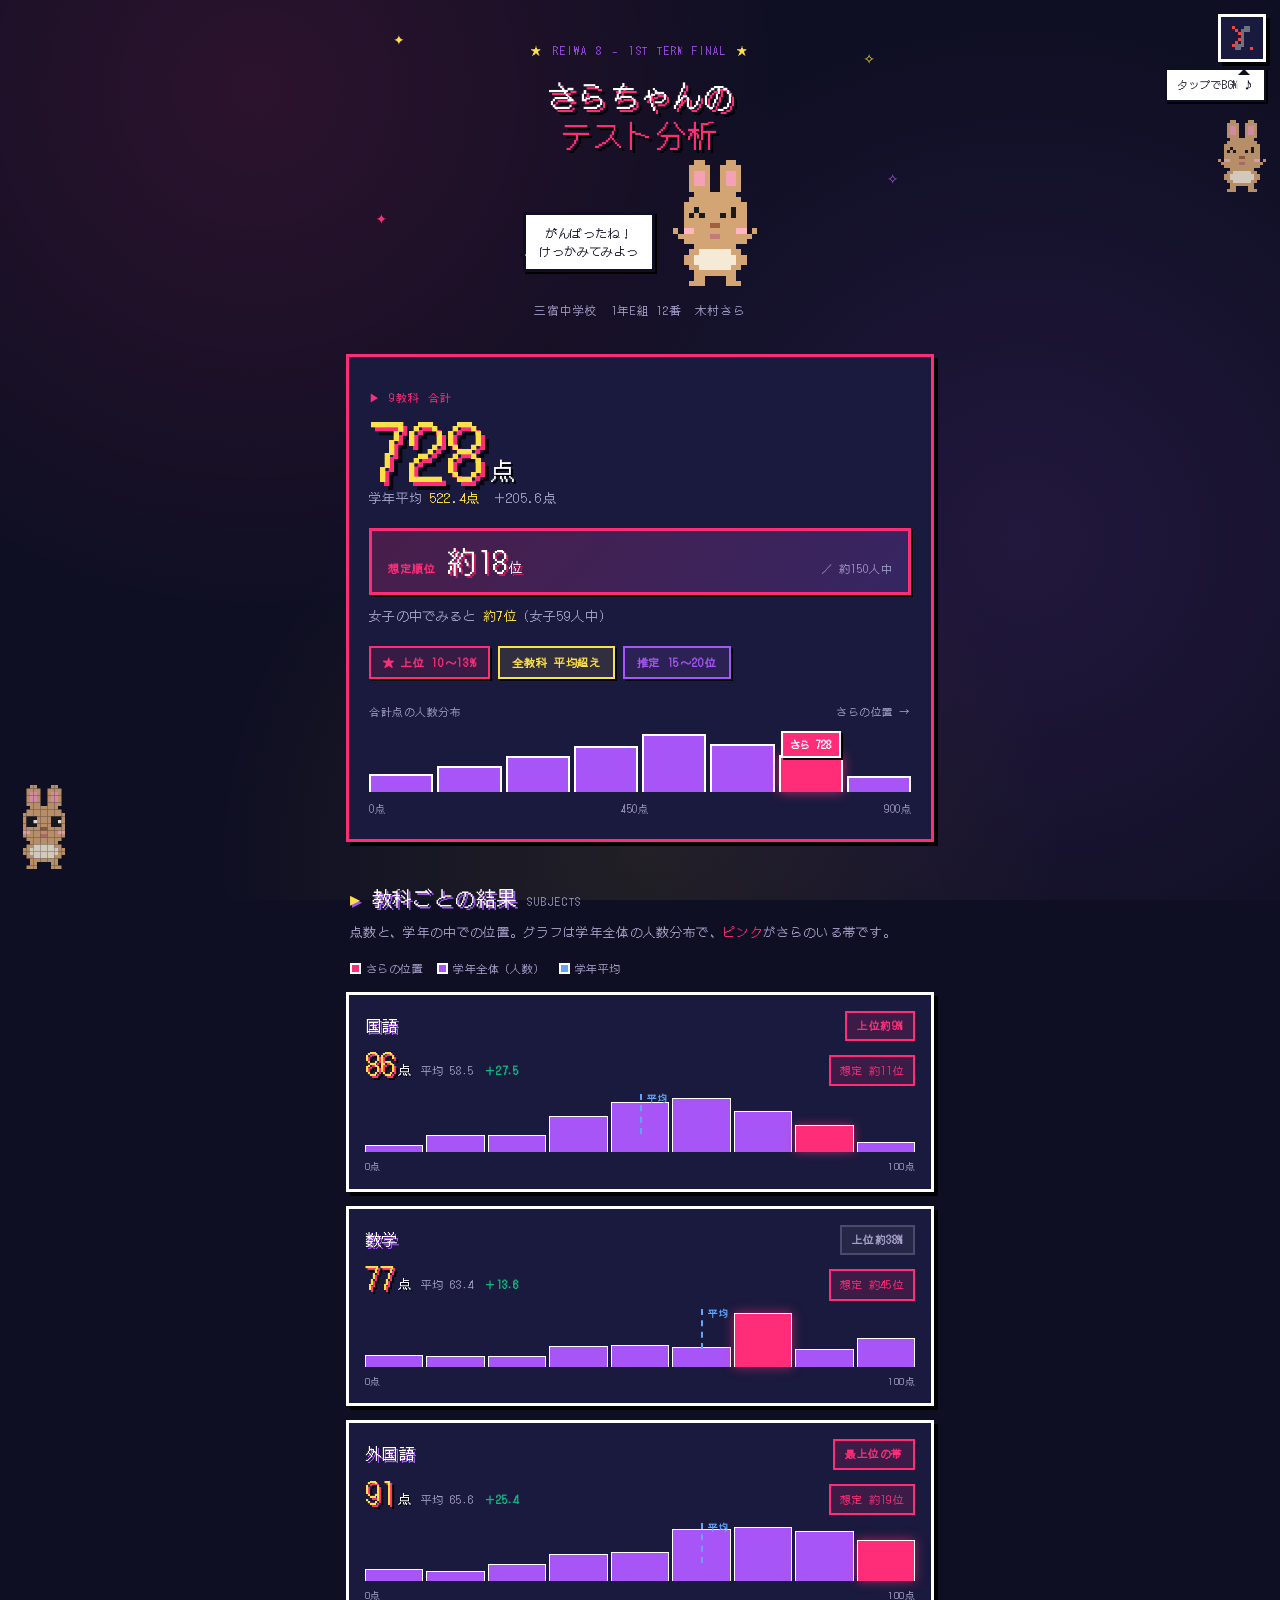
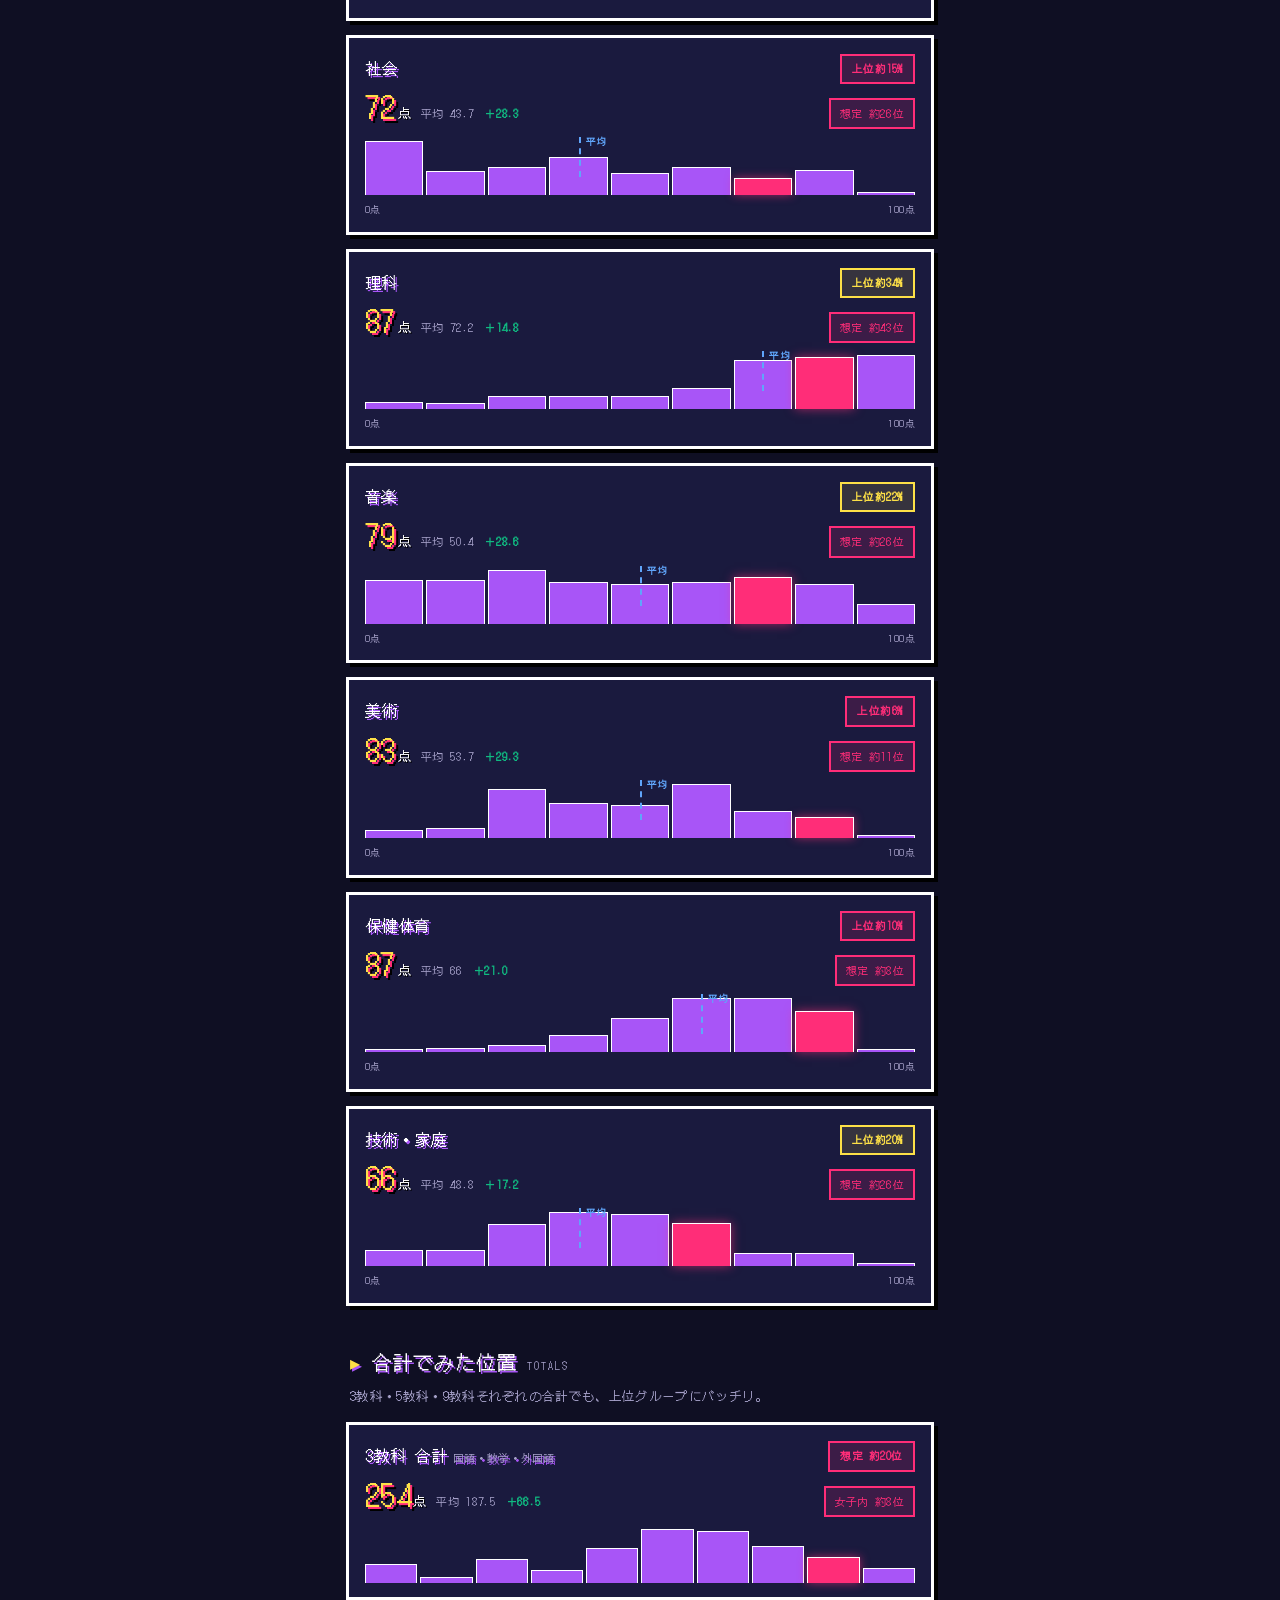
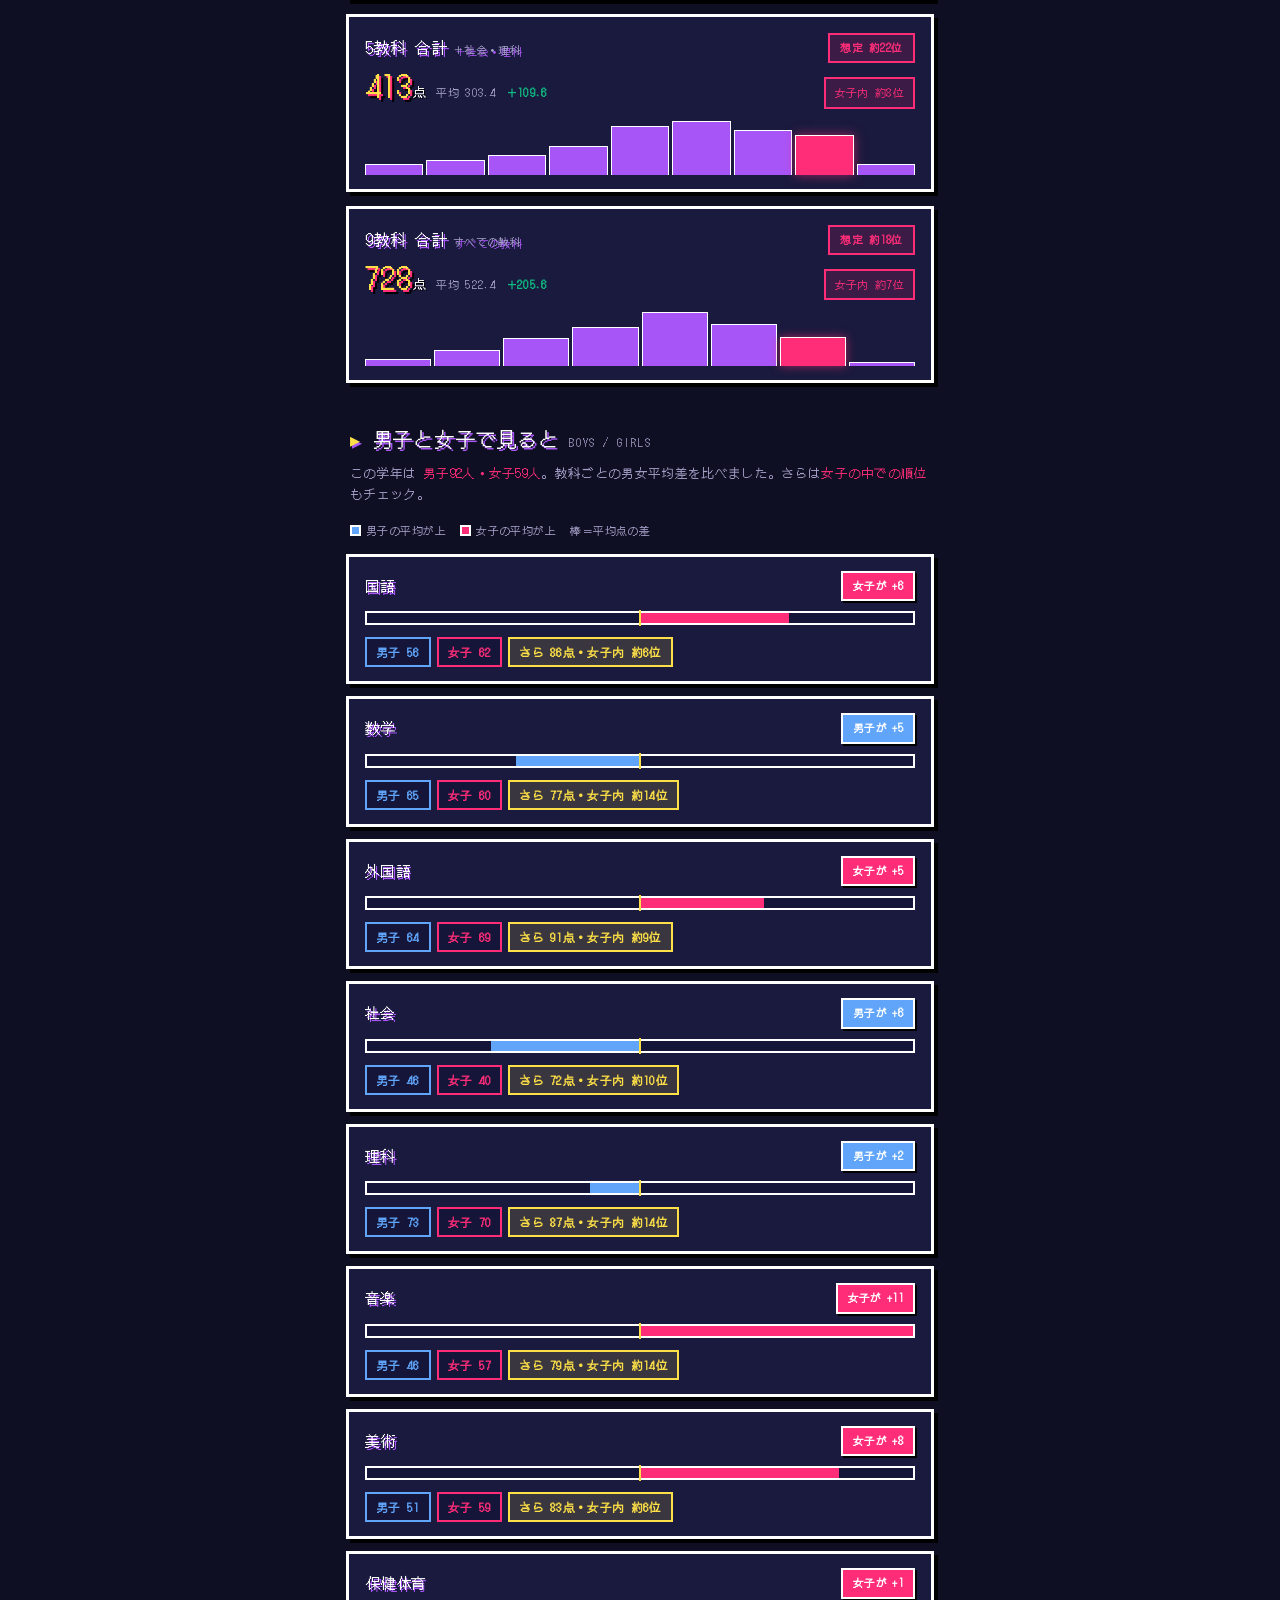
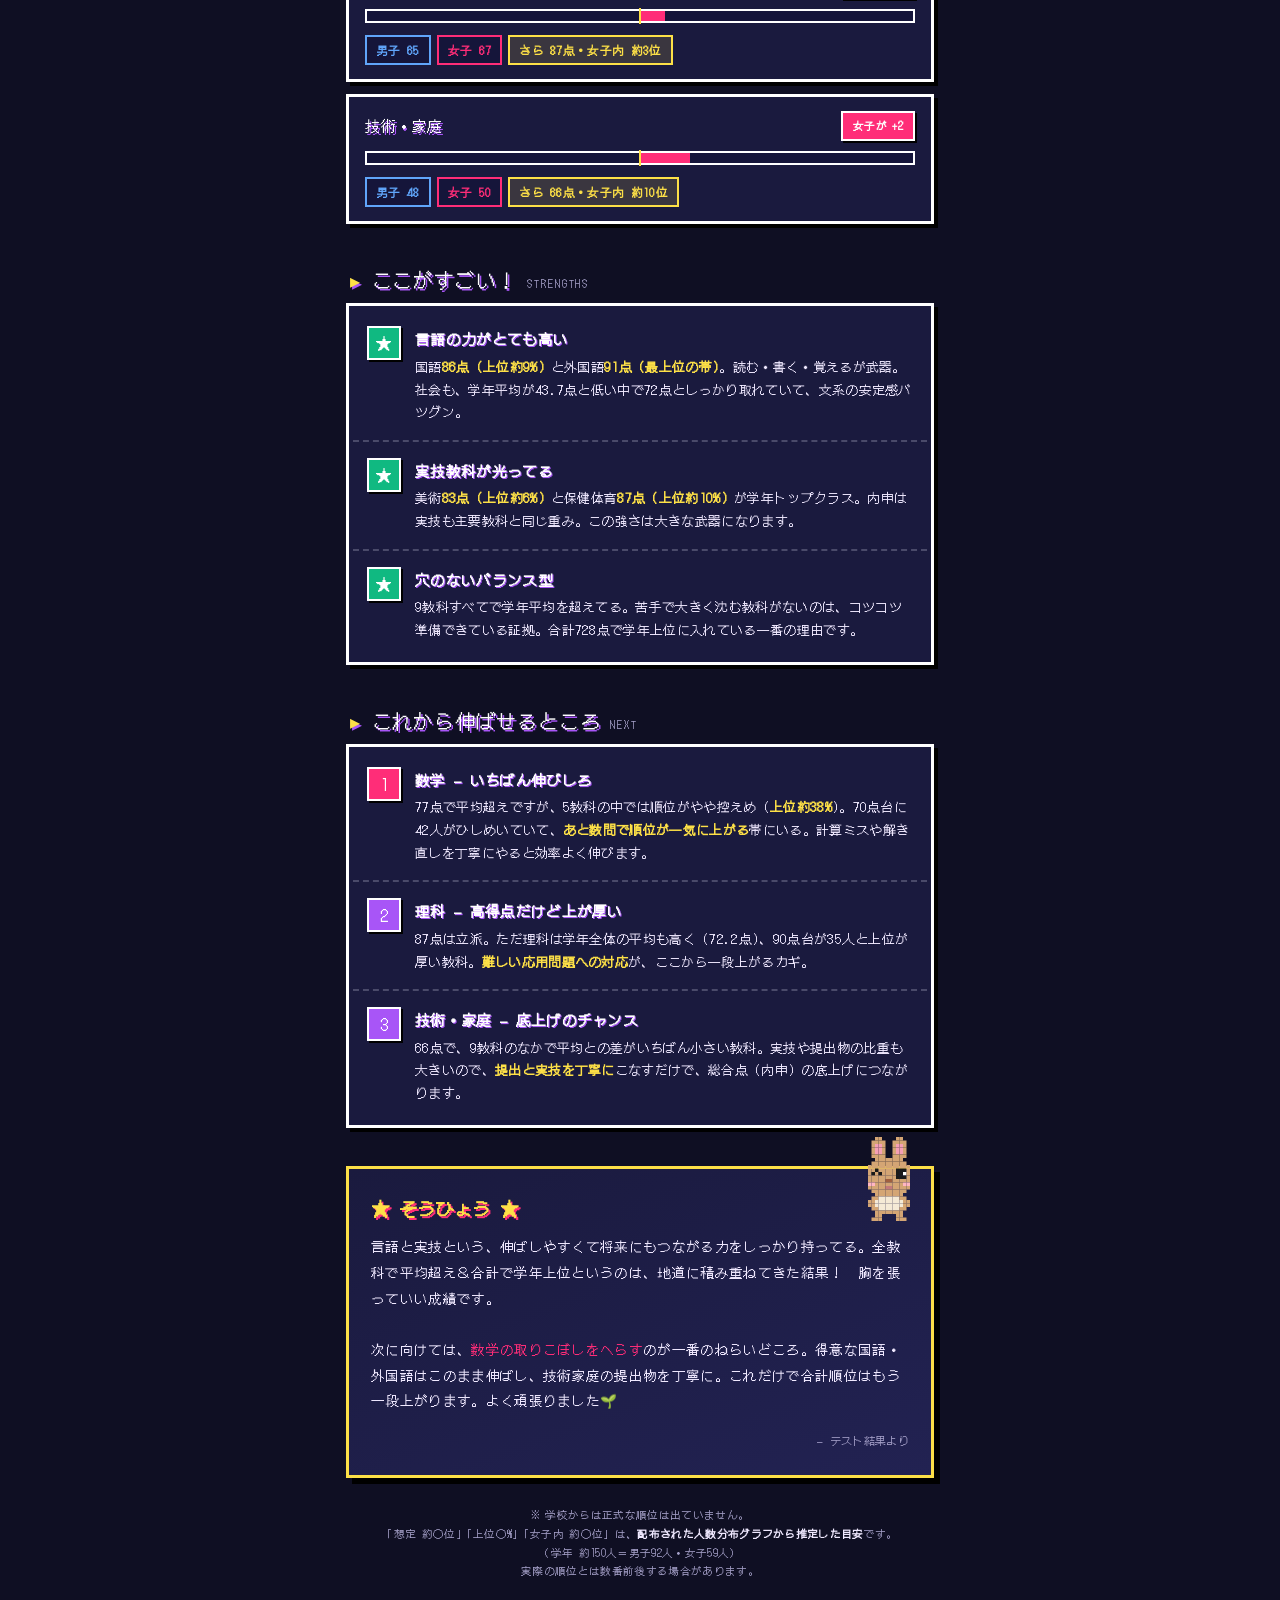
==== index.html @ 2b60c57f "feat: うさぎくるくる回転＋BGM追加 - うさぎちゃんを3D回転（rotateY 720°）でくるくるダンス - 浮遊うさぎ2匹もスピン - 8-bit音符ボタンでBGM ON/OFF（chop" ====
<!DOCTYPE html>
<html lang="ja">
<head>
<meta charset="UTF-8">
<meta name="viewport" content="width=device-width, initial-scale=1.0">
<title>さらちゃんのテスト分析</title>
<meta name="robots" content="noindex,nofollow">
<link rel="preconnect" href="https://fonts.googleapis.com">
<link rel="preconnect" href="https://fonts.gstatic.com" crossorigin>
<link href="https://fonts.googleapis.com/css2?family=DotGothic16&family=Zen+Kaku+Gothic+New:wght@400;500;700;900&display=swap" rel="stylesheet">
<style>
  :root{
    --kpink:#FF2D78;
    --kpink-deep:#C8195A;
    --kpurple:#A855F7;
    --kyellow:#FDE047;
    --kgreen:#10B981;
    --kblue:#60A5FA;
    --kdark:#0f0f23;
    --kdark2:#15153a;
    --kcard:#1a1a3e;
    --kcard2:#222252;
    --kborder:#4a4a6a;
    --kink:#f0e9ff;
    --kink-soft:#a5a0c8;
    --shadow-pixel:4px 4px 0 #000;
    --shadow-pixel-lg:6px 6px 0 #000;
    --shadow-pixel-sm:2px 2px 0 #000;
  }
  *{box-sizing:border-box;margin:0;padding:0}
  html{-webkit-text-size-adjust:100%}
  body{
    font-family:"Zen Kaku Gothic New",system-ui,sans-serif;
    background:var(--kdark);
    background-image:
      radial-gradient(circle at 20% 10%, rgba(255,45,120,.12) 0, transparent 40%),
      radial-gradient(circle at 80% 60%, rgba(168,85,247,.12) 0, transparent 45%),
      radial-gradient(circle at 50% 95%, rgba(253,224,71,.08) 0, transparent 40%);
    background-attachment:fixed;
    color:var(--kink);
    line-height:1.75;
    letter-spacing:.02em;
    padding-bottom:48px;
    -webkit-tap-highlight-color:transparent;
  }
  .wrap{max-width:620px;margin:0 auto;padding:0 16px}
  .pixel{font-family:"DotGothic16",monospace;letter-spacing:.04em;text-shadow:2px 2px 0 rgba(0,0,0,.7)}
  .pixel-sm{font-family:"DotGothic16",monospace;letter-spacing:.04em}

  /* ===== Pixel base styles ===== */
  .pixel-card{
    background:var(--kcard);
    border:3px solid #fff;
    box-shadow:var(--shadow-pixel);
    border-radius:0;
  }
  .pixel-card-pink{
    background:var(--kcard);
    border:3px solid var(--kpink);
    box-shadow:var(--shadow-pixel);
    border-radius:0;
  }
  .pixel-card-yellow{
    background:var(--kcard);
    border:3px solid var(--kyellow);
    box-shadow:var(--shadow-pixel);
    border-radius:0;
  }
  .pixel-card-purple{
    background:var(--kcard);
    border:3px solid var(--kpurple);
    box-shadow:var(--shadow-pixel);
    border-radius:0;
  }
  .pixel-chip{
    display:inline-flex;align-items:center;gap:6px;
    padding:5px 12px;font-family:"DotGothic16",monospace;
    font-size:11px;font-weight:700;border:2px solid #fff;
    box-shadow:var(--shadow-pixel-sm);background:var(--kcard);
    color:#fff;letter-spacing:.06em;
  }
  .pixel-chip.pink{border-color:var(--kpink);color:var(--kpink);background:rgba(255,45,120,.12)}
  .pixel-chip.purple{border-color:var(--kpurple);color:var(--kpurple);background:rgba(168,85,247,.12)}
  .pixel-chip.yellow{border-color:var(--kyellow);color:var(--kyellow);background:rgba(253,224,71,.1)}
  .pixel-chip.green{border-color:var(--kgreen);color:var(--kgreen);background:rgba(16,185,129,.1)}
  .pixel-chip.blue{border-color:var(--kblue);color:var(--kblue);background:rgba(96,165,250,.1)}

  /* ===== Animations ===== */
  @keyframes pixel-blink{0%,100%{opacity:1}50%{opacity:.45}}
  @keyframes pixel-float{0%,100%{transform:translateY(0)}50%{transform:translateY(-6px)}}
  @keyframes pixel-sparkle{0%,100%{opacity:.2;transform:scale(.6)}50%{opacity:1;transform:scale(1.3)}}
  @keyframes rise{from{opacity:0;transform:translateY(12px)}to{opacity:1;transform:none}}
  @keyframes star-pop{0%{opacity:0;transform:scale(0) rotate(0)}50%{opacity:1;transform:scale(1.2) rotate(180deg)}100%{opacity:0;transform:scale(.4) rotate(360deg)}}
  @keyframes rabbit-dance{0%,100%{transform:translateY(0) rotate(-3deg)}25%{transform:translateY(-4px) rotate(5deg)}50%{transform:translateY(-2px) rotate(-2deg)}75%{transform:translateY(-6px) rotate(4deg)}}
  @keyframes rabbit-hop{0%,100%{transform:translateY(0)}50%{transform:translateY(-10px)}}
  @keyframes rabbit-spin{
    0%{transform:translateY(0) rotateY(0deg) scale(1)}
    25%{transform:translateY(-8px) rotateY(180deg) scale(.95)}
    50%{transform:translateY(-12px) rotateY(360deg) scale(1)}
    75%{transform:translateY(-8px) rotateY(540deg) scale(.95)}
    100%{transform:translateY(0) rotateY(720deg) scale(1)}
  }
  @keyframes rabbit-spin-z{
    0%{transform:rotate(0deg)}
    100%{transform:rotate(360deg)}
  }

  .blink{animation:pixel-blink 1s steps(2,end) infinite}
  .float{animation:pixel-float 3s ease-in-out infinite}
  .rise{animation:rise .6s cubic-bezier(.2,.7,.3,1) both}
  .dance-rabbit{animation:rabbit-spin 2.4s ease-in-out infinite;transform-style:preserve-3d}
  .hop-rabbit{animation:rabbit-spin-z 3s linear infinite}
  .spin3d{animation:rabbit-spin 2.4s ease-in-out infinite;transform-style:preserve-3d}
  .spin2d{animation:rabbit-spin-z 3.6s linear infinite}

  /* ===== Header ===== */
  header{padding:34px 0 12px;text-align:center;position:relative}
  .eyebrow{
    display:inline-flex;align-items:center;gap:10px;
    font-family:"DotGothic16",monospace;font-size:11px;
    color:var(--kpurple);letter-spacing:.18em;
  }
  .eyebrow::before,.eyebrow::after{content:"★";color:var(--kyellow);font-size:10px}
  header h1{
    font-family:"DotGothic16",monospace;font-weight:400;font-size:30px;
    margin-top:14px;letter-spacing:.05em;
    color:#fff;
    text-shadow:3px 3px 0 var(--kpink),6px 6px 0 rgba(0,0,0,.8);
    line-height:1.3;
  }
  header h1 .pink{color:var(--kpink);text-shadow:3px 3px 0 #000}
  .who{
    font-family:"DotGothic16",monospace;font-size:11.5px;
    color:var(--kink-soft);margin-top:14px;letter-spacing:.06em;
  }

  /* Rabbit area */
  .rabbit-stage{
    position:relative;display:flex;justify-content:center;align-items:flex-end;
    margin:6px auto 14px;gap:18px;
  }
  .rabbit-stage svg{display:block;image-rendering:pixelated;shape-rendering:crispEdges}
  .rabbit-bubble{
    position:relative;background:#fff;color:var(--kdark);
    padding:9px 13px;font-family:"DotGothic16",monospace;font-size:12px;
    border:3px solid var(--kdark);box-shadow:var(--shadow-pixel-sm);
    margin-bottom:14px;line-height:1.5;max-width:170px;
  }
  .rabbit-bubble::after{
    content:"";position:absolute;left:-13px;bottom:8px;
    width:0;height:0;border:6px solid transparent;
    border-right-color:var(--kdark);
  }
  .rabbit-bubble::before{
    content:"";position:absolute;left:-7px;bottom:8px;
    width:0;height:0;border:6px solid transparent;
    border-right-color:#fff;z-index:1;
  }

  /* sparkle dots */
  .sparkle{position:absolute;color:var(--kyellow);font-size:14px;animation:pixel-sparkle 2s steps(6) infinite}
  .sparkle.s1{top:8%;left:8%}
  .sparkle.s2{top:14%;right:10%;animation-delay:.4s}
  .sparkle.s3{top:62%;left:5%;color:var(--kpink);animation-delay:.8s}
  .sparkle.s4{top:50%;right:6%;color:var(--kpurple);animation-delay:1.2s}

  /* ===== Hero ===== */
  .hero{
    margin-top:22px;padding:24px 20px 22px;position:relative;
  }
  .hero-tag{
    font-family:"DotGothic16",monospace;font-size:11px;color:var(--kpink);
    letter-spacing:.12em;
  }
  .bignum{
    font-family:"DotGothic16",monospace;font-weight:400;
    font-size:74px;line-height:.95;margin:4px 0 4px;
    color:var(--kyellow);
    text-shadow:4px 4px 0 var(--kpink),8px 8px 0 rgba(0,0,0,.7);
    letter-spacing:.02em;
  }
  .bignum span{font-size:24px;margin-left:6px;color:#fff;text-shadow:2px 2px 0 #000}
  .hero .sub{font-size:13px;color:var(--kink-soft);font-family:"DotGothic16",monospace}
  .hero .sub b{color:var(--kyellow);font-weight:400}

  .rankbig{
    display:flex;align-items:baseline;gap:10px;margin-top:18px;
    padding:14px 16px;background:linear-gradient(135deg,rgba(255,45,120,.2),rgba(168,85,247,.2));
    border:3px solid var(--kpink);box-shadow:var(--shadow-pixel-sm);
  }
  .rankbig .lab{font-family:"DotGothic16",monospace;font-size:11px;font-weight:700;color:var(--kpink);letter-spacing:.1em}
  .rankbig .num{font-family:"DotGothic16",monospace;font-size:30px;color:#fff;line-height:1;text-shadow:2px 2px 0 var(--kpink-deep)}
  .rankbig .num small{font-size:14px;margin-left:2px;color:var(--kink)}
  .rankbig .of{font-family:"DotGothic16",monospace;font-size:11px;color:var(--kink-soft);margin-left:auto}

  .pillrow{display:flex;gap:8px;flex-wrap:wrap;margin-top:18px}

  .strip{margin-top:24px}
  .strip-label{
    font-family:"DotGothic16",monospace;font-size:10.5px;
    color:var(--kink-soft);margin-bottom:10px;
    display:flex;justify-content:space-between;letter-spacing:.05em;
  }
  .track{display:flex;align-items:flex-end;gap:4px;height:60px}
  .seg{flex:1;background:var(--kpurple);border:2px solid #fff;border-bottom:0;position:relative;image-rendering:pixelated}
  .seg.me{background:var(--kpink);box-shadow:0 0 12px rgba(255,45,120,.7)}
  .seg .flag{
    position:absolute;top:-26px;left:50%;transform:translateX(-50%);
    font-family:"DotGothic16",monospace;font-size:10px;font-weight:700;
    color:#fff;background:var(--kpink);padding:3px 7px;
    border:2px solid #fff;box-shadow:var(--shadow-pixel-sm);
    white-space:nowrap;
  }
  .axis{display:flex;justify-content:space-between;font-family:"DotGothic16",monospace;font-size:10px;color:var(--kink-soft);margin-top:8px;letter-spacing:.05em}

  /* ===== Section heading ===== */
  section{margin-top:38px}
  .sec-head{
    display:flex;align-items:baseline;gap:10px;margin-bottom:6px;padding-left:4px;
  }
  .sec-head h2{
    font-family:"DotGothic16",monospace;font-weight:400;font-size:20px;
    letter-spacing:.04em;color:#fff;
    text-shadow:2px 2px 0 var(--kpurple);
  }
  .sec-head h2::before{content:"▸ ";color:var(--kyellow)}
  .sec-head .en{font-family:"DotGothic16",monospace;font-size:10.5px;color:var(--kink-soft);letter-spacing:.18em;text-transform:uppercase}
  .sec-note{font-size:12.5px;color:var(--kink-soft);margin:4px 0 16px;padding-left:4px;font-family:"DotGothic16",monospace;line-height:1.7}
  .sec-note b{color:var(--kpink);font-weight:400}

  .legend{
    display:flex;gap:14px;font-family:"DotGothic16",monospace;font-size:11px;
    color:var(--kink-soft);margin:0 0 14px;padding-left:4px;flex-wrap:wrap;letter-spacing:.04em;
  }
  .legend i{display:inline-block;width:11px;height:11px;border:2px solid #fff;margin-right:5px;vertical-align:-1px}

  /* ===== Subject card ===== */
  .card{
    padding:16px 16px 14px;margin-bottom:14px;
    background:var(--kcard);border:3px solid #fff;box-shadow:var(--shadow-pixel);
  }
  .c-top{display:flex;justify-content:space-between;align-items:flex-start;gap:10px}
  .c-name{
    font-family:"DotGothic16",monospace;font-size:16px;color:#fff;
    text-shadow:2px 2px 0 var(--kpurple);
  }
  .c-rank{
    font-family:"DotGothic16",monospace;font-size:10.5px;font-weight:700;
    color:var(--kpink);background:rgba(255,45,120,.15);
    padding:4px 10px;border:2px solid var(--kpink);white-space:nowrap;letter-spacing:.05em;
  }
  .c-rank.mid{color:var(--kyellow);background:rgba(253,224,71,.12);border-color:var(--kyellow)}
  .c-rank.soft{color:var(--kink-soft);background:rgba(255,255,255,.05);border-color:var(--kborder)}
  .c-score{display:flex;align-items:baseline;gap:10px;margin:6px 0 12px;flex-wrap:wrap}
  .c-score .pt{
    font-family:"DotGothic16",monospace;font-size:30px;line-height:1;color:var(--kyellow);
    text-shadow:2px 2px 0 var(--kpink),4px 4px 0 #000;
  }
  .c-score .pt small{font-size:13px;margin-left:2px;color:#fff;text-shadow:1px 1px 0 #000}
  .c-score .avg{font-family:"DotGothic16",monospace;font-size:11px;color:var(--kink-soft)}
  .c-score .gap{font-family:"DotGothic16",monospace;font-size:11px;font-weight:700;color:var(--kgreen)}
  .c-score .srank{
    margin-left:auto;font-family:"DotGothic16",monospace;font-size:11px;
    color:var(--kpink);background:rgba(255,45,120,.15);
    padding:4px 9px;border:2px solid var(--kpink);white-space:nowrap;
  }

  .mini{position:relative}
  .mbars{display:flex;align-items:flex-end;gap:3px;height:54px;position:relative;z-index:1}
  .mbars .b{flex:1;background:var(--kpurple);border:1.5px solid #fff;border-bottom:0;min-height:3px}
  .mbars .b.me{background:var(--kpink);box-shadow:0 0 10px rgba(255,45,120,.6)}
  .avgline{position:absolute;top:-4px;bottom:18px;width:0;border-left:2px dashed var(--kblue);z-index:2}
  .avgline span{
    position:absolute;top:-4px;left:5px;font-family:"DotGothic16",monospace;
    font-size:9.5px;color:var(--kblue);white-space:nowrap;font-weight:700;
  }
  .mfoot{display:flex;justify-content:space-between;font-family:"DotGothic16",monospace;font-size:9.5px;color:var(--kink-soft);margin-top:6px;letter-spacing:.05em}

  /* ===== Analysis blocks ===== */
  .ana{
    background:var(--kcard);border:3px solid #fff;box-shadow:var(--shadow-pixel);
    padding:4px 4px;
  }
  .item{display:flex;gap:14px;padding:16px 14px;border-bottom:2px dashed var(--kborder)}
  .item:last-child{border-bottom:0}
  .ic{
    width:34px;height:34px;flex-shrink:0;display:flex;align-items:center;justify-content:center;
    font-family:"DotGothic16",monospace;font-size:16px;color:#fff;
    border:2px solid #fff;box-shadow:var(--shadow-pixel-sm);
  }
  .ic.g{background:var(--kgreen)}
  .ic.r{background:var(--kpink)}
  .ic.b{background:var(--kpurple)}
  .item h3{
    font-family:"DotGothic16",monospace;font-size:14.5px;color:#fff;margin-bottom:4px;
    text-shadow:1px 1px 0 var(--kpurple);
  }
  .item p{font-size:13px;color:var(--kink);line-height:1.75;font-family:"DotGothic16",monospace}
  .item .em{color:var(--kyellow);font-weight:700}

  /* ===== Closing ===== */
  .closing{
    background:linear-gradient(160deg,var(--kcard),var(--kcard2));
    border:3px solid var(--kyellow);
    box-shadow:var(--shadow-pixel-lg);
    padding:24px 22px;position:relative;
  }
  .closing h2{
    font-family:"DotGothic16",monospace;font-size:18px;margin-bottom:10px;
    color:var(--kyellow);text-shadow:2px 2px 0 var(--kpink);
  }
  .closing p{font-family:"DotGothic16",monospace;font-size:13.5px;color:var(--kink);line-height:1.9}
  .closing p b{color:var(--kpink);font-weight:400}
  .closing .sig{margin-top:16px;font-family:"DotGothic16",monospace;font-size:11px;color:var(--kink-soft);text-align:right}
  .closing-rabbit{position:absolute;right:14px;top:-32px}

  .foot{
    font-family:"DotGothic16",monospace;font-size:10.5px;color:var(--kink-soft);
    line-height:1.8;margin-top:28px;text-align:center;
  }
  .foot b{color:var(--kink)}

  /* ===== Gender section ===== */
  .gcard{
    background:var(--kcard);border:3px solid #fff;box-shadow:var(--shadow-pixel);
    padding:14px 16px;margin-bottom:12px;
  }
  .g-top{display:flex;justify-content:space-between;align-items:center;margin-bottom:10px}
  .g-name{font-family:"DotGothic16",monospace;font-size:15px;color:#fff;text-shadow:1.5px 1.5px 0 var(--kpurple)}
  .g-lead{
    font-family:"DotGothic16",monospace;font-size:10.5px;font-weight:700;
    padding:4px 10px;white-space:nowrap;border:2px solid #fff;box-shadow:var(--shadow-pixel-sm);
  }
  .g-lead.f{background:var(--kpink);color:#fff;border-color:#fff}
  .g-lead.m{background:var(--kblue);color:#fff;border-color:#fff}
  .dbar{position:relative;height:14px;background:var(--kdark2);border:2px solid #fff;margin:6px 0 12px}
  .dcenter{position:absolute;left:50%;top:-3px;bottom:-3px;width:2px;background:var(--kyellow);transform:translateX(-50%);z-index:2}
  .dfill{position:absolute;top:0;bottom:0;z-index:1}
  .dfill.f{background:var(--kpink)}
  .dfill.m{background:var(--kblue)}
  .g-stats{display:flex;gap:6px;flex-wrap:wrap;font-family:"DotGothic16",monospace;font-size:11.5px}
  .g-stats .chip{padding:3px 9px;font-weight:700;background:var(--kdark2);border:2px solid var(--kborder);color:#fff}
  .g-stats .chip.m{color:var(--kblue);border-color:var(--kblue)}
  .g-stats .chip.f{color:var(--kpink);border-color:var(--kpink)}
  .g-stats .chip.s{background:rgba(253,224,71,.14);color:var(--kyellow);border-color:var(--kyellow)}

  /* ===== Floating rabbits ===== */
  .float-rabbit{position:fixed;pointer-events:none;z-index:5;opacity:.85}
  .float-rabbit.fr1{bottom:24px;left:16px}
  .float-rabbit.fr2{top:120px;right:14px}
  @media (max-width:520px){
    .float-rabbit.fr2{display:none}
  }

  /* ===== BGM toggle button ===== */
  .bgm-btn{
    position:fixed;top:14px;right:14px;z-index:50;
    width:48px;height:48px;display:flex;align-items:center;justify-content:center;
    background:var(--kcard);border:3px solid #fff;box-shadow:var(--shadow-pixel);
    cursor:pointer;font-family:"DotGothic16",monospace;font-size:11px;
    color:var(--kyellow);padding:0;letter-spacing:.04em;
    transition:transform .05s,box-shadow .05s;
  }
  .bgm-btn:active{transform:translate(2px,2px);box-shadow:var(--shadow-pixel-sm)}
  .bgm-btn.on{border-color:var(--kpink);color:var(--kpink)}
  .bgm-btn svg{display:block;shape-rendering:crispEdges}
  .bgm-btn .label{position:absolute;bottom:-16px;left:50%;transform:translateX(-50%);font-size:9px;color:var(--kink-soft);white-space:nowrap}
  .bgm-hint{
    position:fixed;top:68px;right:14px;z-index:50;
    background:#fff;color:var(--kdark);
    padding:6px 10px;font-family:"DotGothic16",monospace;font-size:10.5px;
    border:2px solid var(--kdark);box-shadow:var(--shadow-pixel-sm);
    animation:pixel-blink 1.4s steps(2,end) infinite;
  }
  .bgm-hint::after{
    content:"";position:absolute;top:-7px;right:14px;
    width:0;height:0;border:6px solid transparent;border-bottom-color:var(--kdark);
  }

  /* misc */
  @media (prefers-reduced-motion:no-preference){
    .hero,.card,.ana,.closing,.gcard{animation:rise .6s cubic-bezier(.2,.7,.3,1) both}
  }
</style>
</head>
<body>

<!-- BGM toggle -->
<button id="bgmBtn" class="bgm-btn" aria-label="BGM ON/OFF">
  <svg viewBox="0 0 7 8" width="22" height="24">
    <g id="bgmNote"></g>
  </svg>
</button>
<div id="bgmHint" class="bgm-hint">タップでBGM ♪</div>
<audio id="bgmAudio" src="bgm/chopsticks.mp3" loop preload="auto"></audio>

<!-- floating rabbits (decorative) -->
<div class="float-rabbit fr1" aria-hidden="true">
  <svg width="56" height="84" viewBox="0 0 16 24" id="float-rabbit-template" class="spin2d"></svg>
</div>
<div class="float-rabbit fr2" aria-hidden="true">
  <svg width="48" height="72" viewBox="0 0 16 24" id="float-rabbit-template2" class="spin3d"></svg>
</div>

<div class="wrap">

  <header>
    <span class="sparkle s1">✦</span>
    <span class="sparkle s2">✧</span>
    <span class="sparkle s3">✦</span>
    <span class="sparkle s4">✧</span>
    <span class="eyebrow">REIWA 8 - 1ST TERM FINAL</span>
    <h1>さらちゃんの<br><span class="pink">テスト分析</span></h1>

    <div class="rabbit-stage">
      <div class="rabbit-bubble pixel-sm">
        がんばったね！<br>けっかみてみよっ
      </div>
      <svg width="84" height="126" viewBox="0 0 16 24" id="rabbit-hero" class="dance-rabbit"></svg>
    </div>

    <p class="who pixel-sm">三宿中学校　1年E組 12番　木村さら</p>
  </header>

  <!-- HERO -->
  <div class="hero pixel-card-pink rise">
    <span class="hero-tag">▶ 9教科 合計</span>
    <div class="bignum">728<span>点</span></div>
    <p class="sub">学年平均 <b>522.4点</b>　＋205.6点</p>
    <div class="rankbig">
      <span class="lab">想定順位</span>
      <span class="num">約18<small>位</small></span>
      <span class="of">／ 約150人中</span>
    </div>
    <p class="sub" style="margin-top:10px;font-family:'DotGothic16',monospace">
      女子の中でみると <b>約7位</b>（女子59人中）
    </p>
    <div class="pillrow">
      <span class="pixel-chip pink">★ 上位 10〜13%</span>
      <span class="pixel-chip yellow">全教科 平均超え</span>
      <span class="pixel-chip purple">推定 15〜20位</span>
    </div>

    <div class="strip">
      <div class="strip-label"><span>合計点の人数分布</span><span>さらの位置 →</span></div>
      <div class="track" id="totalTrack"></div>
      <div class="axis"><span>0点</span><span>450点</span><span>900点</span></div>
    </div>
  </div>

  <!-- 教科別 -->
  <section>
    <div class="sec-head"><h2>教科ごとの結果</h2><span class="en">SUBJECTS</span></div>
    <p class="sec-note">点数と、学年の中での位置。グラフは学年全体の人数分布で、<b>ピンク</b>がさらのいる帯です。</p>
    <div class="legend">
      <span><i style="background:var(--kpink)"></i>さらの位置</span>
      <span><i style="background:var(--kpurple)"></i>学年全体（人数）</span>
      <span><i style="background:var(--kblue)"></i>学年平均</span>
    </div>
    <div id="subjects"></div>
  </section>

  <!-- まとめ位置 -->
  <section>
    <div class="sec-head"><h2>合計でみた位置</h2><span class="en">TOTALS</span></div>
    <p class="sec-note">3教科・5教科・9教科それぞれの合計でも、上位グループにバッチリ。</p>
    <div id="totals"></div>
  </section>

  <!-- 男子女子 -->
  <section>
    <div class="sec-head"><h2>男子と女子で見ると</h2><span class="en">BOYS / GIRLS</span></div>
    <p class="sec-note">この学年は <b>男子92人・女子59人</b>。教科ごとの男女平均差を比べました。さらは<b>女子の中での順位</b>もチェック。</p>
    <div class="legend">
      <span><i style="background:var(--kblue)"></i>男子の平均が上</span>
      <span><i style="background:var(--kpink)"></i>女子の平均が上</span>
      <span>棒＝平均点の差</span>
    </div>
    <div id="gender"></div>
  </section>

  <!-- 良いところ -->
  <section>
    <div class="sec-head"><h2>ここがすごい！</h2><span class="en">STRENGTHS</span></div>
    <div class="ana">
      <div class="item">
        <div class="ic g">★</div>
        <div><h3>言語の力がとても高い</h3>
        <p>国語<span class="em">86点（上位約9%）</span>と外国語<span class="em">91点（最上位の帯）</span>。読む・書く・覚えるが武器。社会も、学年平均が43.7点と低い中で72点としっかり取れていて、文系の安定感バツグン。</p></div>
      </div>
      <div class="item">
        <div class="ic g">★</div>
        <div><h3>実技教科が光ってる</h3>
        <p>美術<span class="em">83点（上位約6%）</span>と保健体育<span class="em">87点（上位約10%）</span>が学年トップクラス。内申は実技も主要教科と同じ重み。この強さは大きな武器になります。</p></div>
      </div>
      <div class="item">
        <div class="ic g">★</div>
        <div><h3>穴のないバランス型</h3>
        <p>9教科すべてで学年平均を超えてる。苦手で大きく沈む教科がないのは、コツコツ準備できている証拠。合計728点で学年上位に入れている一番の理由です。</p></div>
      </div>
    </div>
  </section>

  <!-- これから -->
  <section>
    <div class="sec-head"><h2>これから伸ばせるところ</h2><span class="en">NEXT</span></div>
    <div class="ana">
      <div class="item">
        <div class="ic r">1</div>
        <div><h3>数学 — いちばん伸びしろ</h3>
        <p>77点で平均超えですが、5教科の中では順位がやや控えめ（<span class="em">上位約38%</span>）。70点台に42人がひしめいていて、<span class="em">あと数問で順位が一気に上がる</span>帯にいる。計算ミスや解き直しを丁寧にやると効率よく伸びます。</p></div>
      </div>
      <div class="item">
        <div class="ic b">2</div>
        <div><h3>理科 — 高得点だけど上が厚い</h3>
        <p>87点は立派。ただ理科は学年全体の平均も高く（72.2点）、90点台が35人と上位が厚い教科。<span class="em">難しい応用問題への対応</span>が、ここから一段上がるカギ。</p></div>
      </div>
      <div class="item">
        <div class="ic b">3</div>
        <div><h3>技術・家庭 — 底上げのチャンス</h3>
        <p>66点で、9教科のなかで平均との差がいちばん小さい教科。実技や提出物の比重も大きいので、<span class="em">提出と実技を丁寧に</span>こなすだけで、総合点（内申）の底上げにつながります。</p></div>
      </div>
    </div>
  </section>

  <!-- 総評 -->
  <section>
    <div class="closing">
      <div class="closing-rabbit">
        <svg width="56" height="84" viewBox="0 0 16 24" id="rabbit-closing" class="hop-rabbit"></svg>
      </div>
      <h2>★ そうひょう ★</h2>
      <p>言語と実技という、伸ばしやすくて将来にもつながる力をしっかり持ってる。全教科で平均超え＆合計で学年上位というのは、地道に積み重ねてきた結果！　胸を張っていい成績です。<br><br>次に向けては、<b>数学の取りこぼしをへらす</b>のが一番のねらいどころ。得意な国語・外国語はこのまま伸ばし、技術家庭の提出物を丁寧に。これだけで合計順位はもう一段上がります。よく頑張りました🌱</p>
      <p class="sig">— テスト結果より</p>
    </div>
  </section>

  <p class="foot">
    ※ 学校からは正式な順位は出ていません。<br>
    「想定 約◯位」「上位◯%」「女子内 約◯位」は、<b>配布された人数分布グラフから推定した目安</b>です。<br>
    （学年 約150人＝男子92人・女子59人）<br>
    実際の順位とは数番前後する場合があります。
  </p>

</div>

<script>
/* =====================================================================
   PIXEL RABBIT  (16x24 sprite based on eiken-pre2-drill Rabbit)
   ===================================================================== */
const RABBIT_COLORS = {
  1:'#d4a574', 3:'#f5a0b5', 4:'#1a1a1a', 5:'#ffffff',
  6:'#a06040', 7:'#ffb6c1', 8:'#f5ead6', 9:'#c47a7a'
};
const RABBIT_BASE = [
  [0,0,0,0,1,1,0,0,0,0,1,1,0,0,0,0],
  [0,0,0,1,1,1,1,0,0,1,1,1,1,0,0,0],
  [0,0,0,1,3,3,1,0,0,1,3,3,1,0,0,0],
  [0,0,0,1,3,3,1,0,0,1,3,3,1,0,0,0],
  [0,0,0,1,3,3,1,0,0,1,3,3,1,0,0,0],
  [0,0,0,1,1,1,1,0,0,1,1,1,1,0,0,0],
  [0,0,0,0,1,1,1,1,1,1,1,1,0,0,0,0],
  [0,0,0,1,1,1,1,1,1,1,1,1,1,0,0,0],
  [0,0,1,1,1,1,1,1,1,1,1,1,1,1,0,0],
  [0,0,1,4,4,4,1,1,1,1,4,4,4,1,0,0],
  [0,0,1,4,4,5,1,1,1,1,4,4,5,1,0,0],
  [0,0,1,4,4,4,1,1,1,1,4,4,4,1,0,0],
  [0,0,1,1,1,1,1,6,6,1,1,1,1,1,0,0],
  [0,0,7,7,1,1,1,1,1,1,1,1,7,7,0,0],
  [0,0,1,1,1,1,1,9,9,1,1,1,1,1,0,0],
  [0,0,0,1,1,1,1,1,1,1,1,1,1,0,0,0],
  [0,0,0,0,1,1,1,1,1,1,1,1,0,0,0,0],
  [0,0,0,1,1,8,8,8,8,8,8,1,1,0,0,0],
  [0,0,1,1,8,8,8,8,8,8,8,8,1,1,0,0],
  [0,0,1,1,8,8,8,8,8,8,8,8,1,1,0,0],
  [0,0,0,1,1,8,8,8,8,8,8,1,1,0,0,0],
  [0,0,0,0,1,1,1,1,1,1,1,1,0,0,0,0],
  [0,0,0,0,1,1,0,0,0,0,1,1,0,0,0,0],
  [0,0,0,1,1,1,0,0,0,0,1,1,1,0,0,0]
];
function cheerFace(s){
  s[9]  = [0,0,1,1,4,1,1,1,1,1,1,4,1,1,0,0];
  s[10] = [0,0,1,4,1,4,1,1,1,4,1,4,1,1,0,0];
  s[11] = [0,0,1,1,1,1,1,1,1,1,1,1,1,1,0,0];
}
function winkFace(s){
  s[9]  = [0,0,1,1,4,1,1,1,1,1,4,4,4,1,0,0];
  s[10] = [0,0,1,4,1,4,1,1,1,1,4,4,5,1,0,0];
  s[11] = [0,0,1,1,1,1,1,1,1,1,4,4,4,1,0,0];
}
function bothArms(s){
  s[15][13]=1; s[15][2]=1;
  s[14][14]=1; s[14][1]=1;
  s[13][15]=1; s[13][0]=1;
}
function renderRabbit(svgId, mood){
  const svg = document.getElementById(svgId);
  if(!svg) return;
  const sprite = RABBIT_BASE.map(r=>[...r]);
  if(mood==='cheer'){cheerFace(sprite); bothArms(sprite);}
  else if(mood==='wink'){winkFace(sprite);}
  else if(mood==='happy'){/* default */}
  let parts = '';
  sprite.forEach((row,y)=>{
    row.forEach((c,x)=>{
      if(c>0) parts += `<rect x="${x}" y="${y}" width="1" height="1" fill="${RABBIT_COLORS[c]}"/>`;
    });
  });
  svg.innerHTML = parts;
}
renderRabbit('rabbit-hero','cheer');
renderRabbit('rabbit-closing','wink');
renderRabbit('float-rabbit-template','happy');
renderRabbit('float-rabbit-template2','cheer');

/* =====================================================================
   BGM
   ===================================================================== */
(function(){
  const audio = document.getElementById('bgmAudio');
  const btn   = document.getElementById('bgmBtn');
  const hint  = document.getElementById('bgmHint');
  const noteG = document.getElementById('bgmNote');
  audio.volume = 0.3;

  // 8-bit music note (7x8)
  const NOTE_ON = [
    [0,0,0,0,1,1,0],
    [0,0,0,1,1,1,0],
    [0,0,0,1,0,0,0],
    [0,0,0,1,0,0,0],
    [0,0,0,1,0,0,0],
    [0,0,0,1,0,0,0],
    [0,1,1,1,0,0,0],
    [0,1,1,0,0,0,0]
  ];
  const NOTE_OFF_EXTRA = [
    [1,0,0,0,0,0,0],
    [0,1,0,0,0,0,0],
    [0,0,1,0,0,0,0],
    [0,0,0,0,0,0,0],
    [0,0,1,0,0,0,0],
    [0,1,0,0,0,0,0],
    [1,0,0,0,0,0,0],
    [0,0,0,0,0,0,1]
  ];
  function drawNote(on){
    let p = '';
    NOTE_ON.forEach((r,y)=>r.forEach((c,x)=>{
      if(c) p += `<rect x="${x}" y="${y}" width="1" height="1" fill="${on?'#FF2D78':'#6b7280'}"/>`;
    }));
    if(!on){
      NOTE_OFF_EXTRA.forEach((r,y)=>r.forEach((c,x)=>{
        if(c) p += `<rect x="${x}" y="${y}" width="1" height="1" fill="#EF4444"/>`;
      }));
    }
    noteG.innerHTML = p;
  }

  const STORAGE = 'sara_bgm_on';
  let on = localStorage.getItem(STORAGE) === '1';
  function apply(){
    drawNote(on);
    btn.classList.toggle('on', on);
    if(on){
      audio.play().then(()=>{ hint.style.display='none'; }).catch(()=>{});
    } else {
      audio.pause();
    }
  }
  // initial: try autoplay if user opted in previously
  apply();
  // hide hint after first interaction
  function hideHint(){ hint.style.display='none'; }

  btn.addEventListener('click', ()=>{
    on = !on;
    localStorage.setItem(STORAGE, on?'1':'0');
    apply();
    hideHint();
  });

  // first tap anywhere starts BGM if not yet
  document.addEventListener('pointerdown', function once(){
    if(!on){
      on = true;
      localStorage.setItem(STORAGE,'1');
      apply();
    }
    hideHint();
    document.removeEventListener('pointerdown', once);
  }, { once:true });
})();

/* =====================================================================
   DATA
   ===================================================================== */
const subjects = [
  {name:"国語",   score:86, avg:58.5, totals:[4,10,10,21,29,31,24,16,6],  me:7, avgBand:4, rank:"上位約9%",  srank:"約11位", cls:""},
  {name:"数学",   score:77, avg:63.4, totals:[9,8,8,16,17,15,42,14,22],   me:6, avgBand:5, rank:"上位約38%", srank:"約45位", cls:"soft"},
  {name:"外国語", score:91, avg:65.6, totals:[6,5,9,14,15,27,28,26,21],   me:8, avgBand:5, rank:"最上位の帯", srank:"約19位", cls:""},
  {name:"社会",   score:72, avg:43.7, totals:[34,15,18,24,14,18,11,16,1], me:6, avgBand:3, rank:"上位約15%", srank:"約26位", cls:""},
  {name:"理科",   score:87, avg:72.2, totals:[5,4,9,9,9,14,32,34,35],     me:7, avgBand:6, rank:"上位約34%", srank:"約43位", cls:"mid"},
  {name:"音楽",   score:79, avg:50.4, totals:[18,18,22,17,16,17,19,16,8], me:6, avgBand:4, rank:"上位約22%", srank:"約26位", cls:"mid"},
  {name:"美術",   score:83, avg:53.7, totals:[5,6,31,22,21,34,17,13,2],   me:7, avgBand:4, rank:"上位約6%",  srank:"約11位", cls:""},
  {name:"保健体育",score:87, avg:66.0, totals:[1,3,5,12,24,38,38,29,1],    me:7, avgBand:5, rank:"上位約10%", srank:"約8位",  cls:""},
  {name:"技術・家庭",score:66,avg:48.8,totals:[10,10,25,32,31,26,8,8,1],  me:5, avgBand:3, rank:"上位約20%", srank:"約26位", cls:"mid"},
];

/* ---- hero total strip ---- */
const totalDist = [5,11,19,27,37,29,20,3];
const totalMe = 6;
(function(){
  const max = Math.max(...totalDist);
  const t = document.getElementById('totalTrack');
  totalDist.forEach((v,i)=>{
    const s = document.createElement('div');
    s.className = 'seg' + (i===totalMe?' me':'');
    s.style.height = (12 + v/max*46) + 'px';
    if(i===totalMe){ s.innerHTML = '<span class="flag">さら 728</span>'; }
    t.appendChild(s);
  });
})();

/* ---- subject cards ---- */
(function(){
  const root = document.getElementById('subjects');
  subjects.forEach(s=>{
    const max = Math.max(...s.totals);
    const gap = (s.score - s.avg).toFixed(1);
    let bars = '';
    s.totals.forEach((v,i)=>{
      const h = (v/max*100);
      bars += `<div class="b${i===s.me?' me':''}" style="height:${Math.max(h,4)}%"></div>`;
    });
    const leftPct = ((s.avgBand + 0.5) / 9) * 100;
    const card = document.createElement('div');
    card.className = 'card';
    card.innerHTML = `
      <div class="c-top">
        <span class="c-name">${s.name}</span>
        <span class="c-rank ${s.cls}">${s.rank}</span>
      </div>
      <div class="c-score">
        <span class="pt">${s.score}<small>点</small></span>
        <span class="avg">平均 ${s.avg}</span>
        <span class="gap">＋${gap}</span>
        <span class="srank">想定 ${s.srank}</span>
      </div>
      <div class="mini">
        <div class="mbars">${bars}
          <div class="avgline" style="left:${leftPct}%"><span>平均</span></div>
        </div>
        <div class="mfoot"><span>0点</span><span>100点</span></div>
      </div>`;
    root.appendChild(card);
  });
})();

/* ---- totals ---- */
const totalsData = [
  {name:"3教科 合計", note:"国語・数学・外国語", score:254, avg:187.5, rank:"想定 約20位", grank:"約8位", dist:[10,3,13,7,19,29,28,20,14,8], me:8},
  {name:"5教科 合計", note:"＋社会・理科",       score:413, avg:303.4, rank:"想定 約22位", grank:"約8位", dist:[6,8,11,16,27,30,25,22,6],    me:7},
  {name:"9教科 合計", note:"すべての教科",       score:728, avg:522.4, rank:"想定 約18位", grank:"約7位", dist:[5,11,19,27,37,29,20,3],      me:6},
];
(function(){
  const root = document.getElementById('totals');
  totalsData.forEach(s=>{
    const max = Math.max(...s.dist);
    const gap = (s.score - s.avg).toFixed(1);
    let bars='';
    s.dist.forEach((v,i)=>{
      const h=(v/max*100);
      bars += `<div class="b${i===s.me?' me':''}" style="height:${Math.max(h,4)}%"></div>`;
    });
    const card=document.createElement('div');
    card.className='card';
    card.innerHTML=`
      <div class="c-top">
        <span class="c-name">${s.name}<span style="font-size:10.5px;color:var(--kink-soft);margin-left:6px">${s.note}</span></span>
        <span class="c-rank">${s.rank}</span>
      </div>
      <div class="c-score">
        <span class="pt">${s.score}<small>点</small></span>
        <span class="avg">平均 ${s.avg}</span>
        <span class="gap">＋${gap}</span>
        <span class="srank">女子内 ${s.grank}</span>
      </div>
      <div class="mini"><div class="mbars">${bars}</div></div>`;
    root.appendChild(card);
  });
})();

/* ---- gender ---- */
const gender = [
  {n:"国語",   m:56, f:62, gap:6,  lead:"f", s:86, gr:"約6位"},
  {n:"数学",   m:65, f:60, gap:5,  lead:"m", s:77, gr:"約14位"},
  {n:"外国語", m:64, f:69, gap:5,  lead:"f", s:91, gr:"約9位"},
  {n:"社会",   m:46, f:40, gap:6,  lead:"m", s:72, gr:"約10位"},
  {n:"理科",   m:73, f:70, gap:2,  lead:"m", s:87, gr:"約14位"},
  {n:"音楽",   m:46, f:57, gap:11, lead:"f", s:79, gr:"約14位"},
  {n:"美術",   m:51, f:59, gap:8,  lead:"f", s:83, gr:"約6位"},
  {n:"保健体育",m:65, f:67, gap:1,  lead:"f", s:87, gr:"約3位"},
  {n:"技術・家庭",m:48,f:50, gap:2,  lead:"f", s:66, gr:"約10位"},
];
(function(){
  const maxGap = 11;
  const root = document.getElementById('gender');
  gender.forEach(g=>{
    const w = Math.max(Math.abs(g.gap)/maxGap*50, 4);
    const fill = g.lead==='f'
      ? `<div class="dfill f" style="left:50%;width:${w}%"></div>`
      : `<div class="dfill m" style="right:50%;width:${w}%"></div>`;
    const lead = g.lead==='f'
      ? `<span class="g-lead f">女子が +${g.gap}</span>`
      : `<span class="g-lead m">男子が +${g.gap}</span>`;
    const card = document.createElement('div');
    card.className = 'gcard';
    card.innerHTML = `
      <div class="g-top"><span class="g-name">${g.n}</span>${lead}</div>
      <div class="dbar"><div class="dcenter"></div>${fill}</div>
      <div class="g-stats">
        <span class="chip m">男子 ${g.m}</span>
        <span class="chip f">女子 ${g.f}</span>
        <span class="chip s">さら ${g.s}点・女子内 ${g.gr}</span>
      </div>`;
    root.appendChild(card);
  });
})();
</script>
</body>
</html>
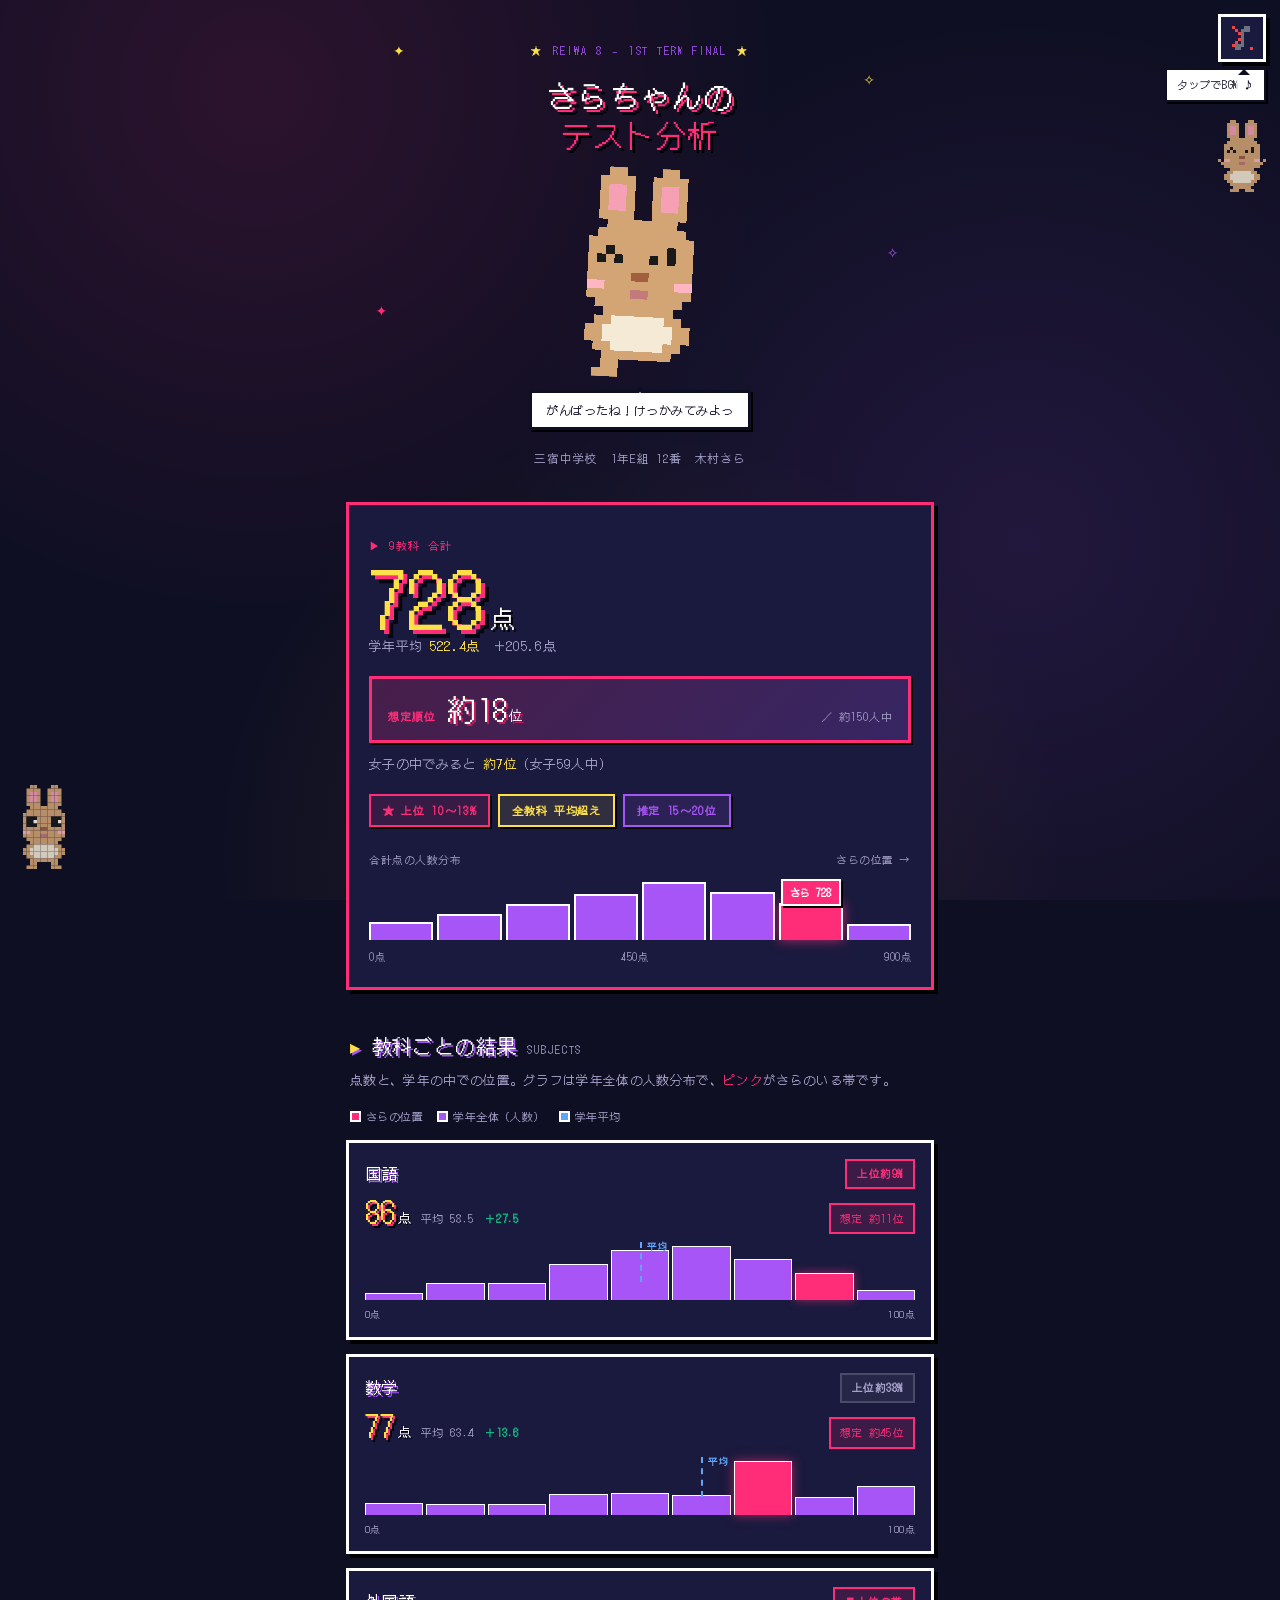
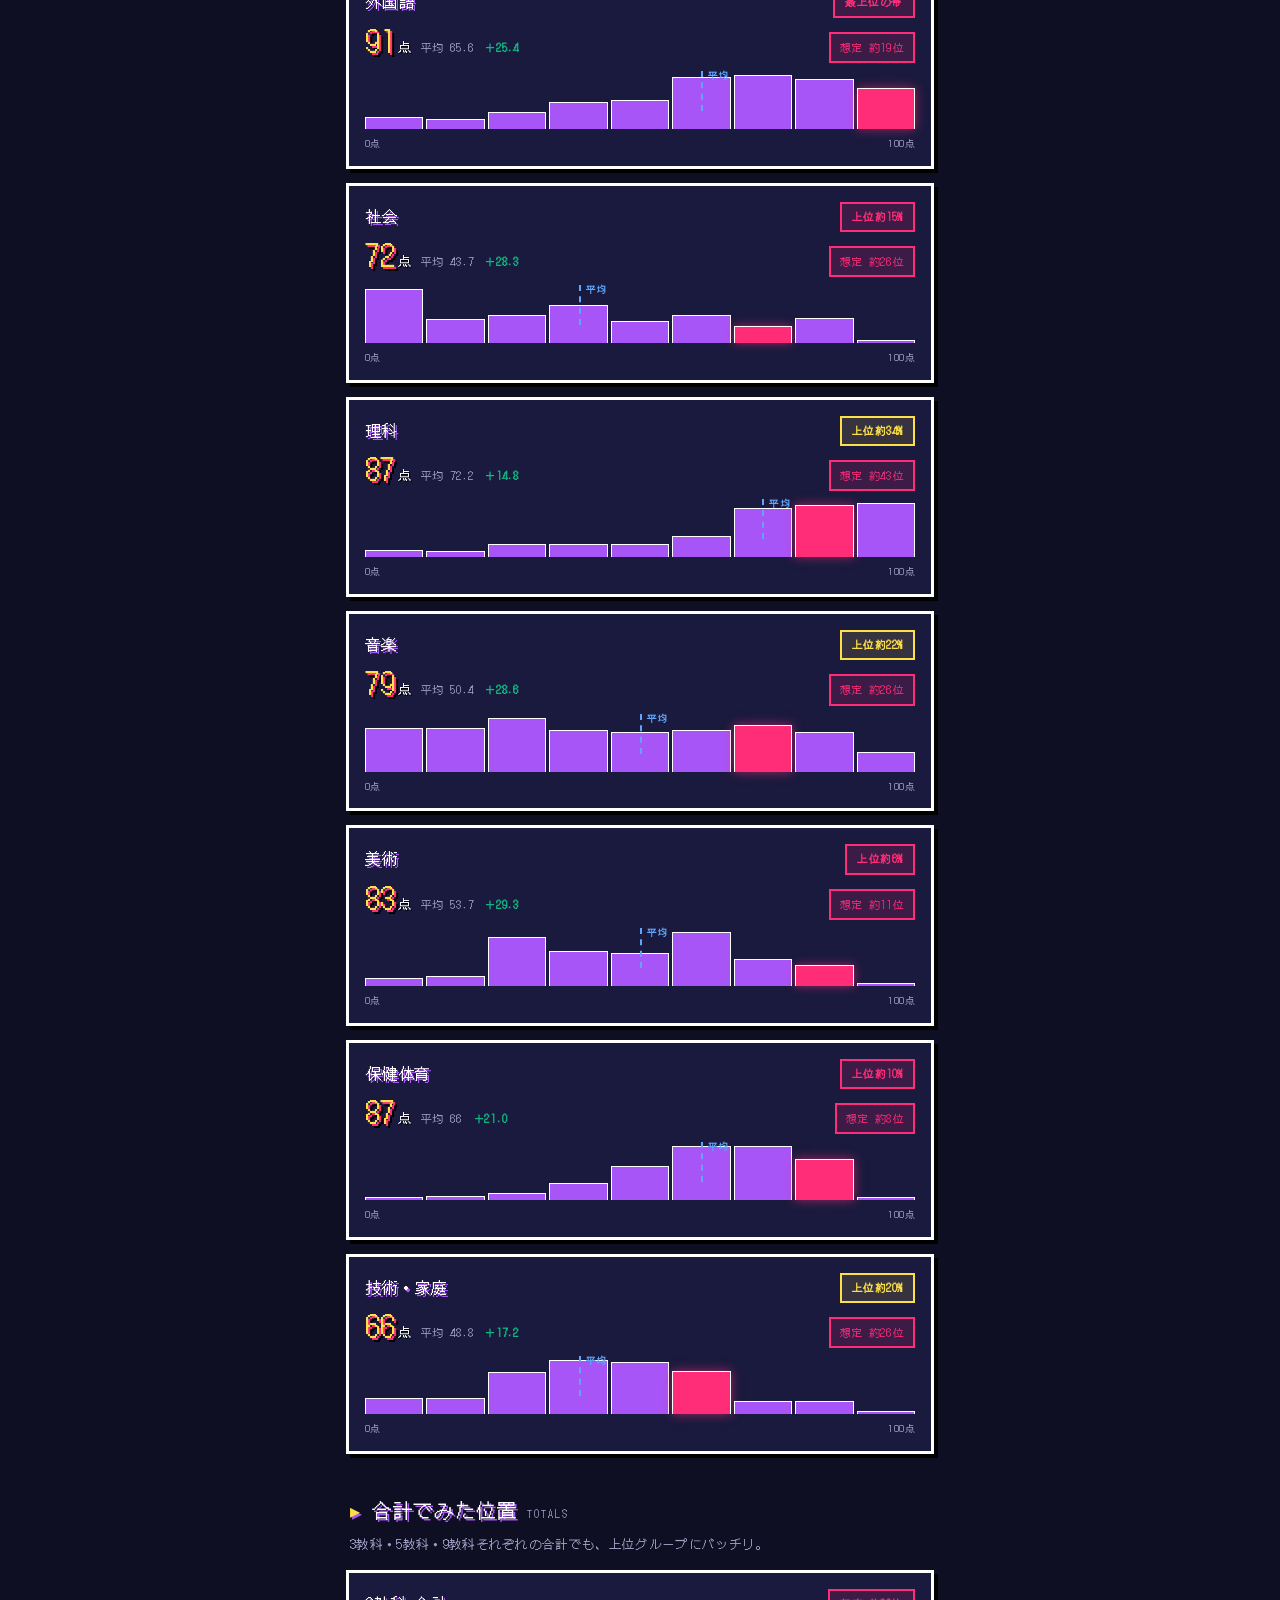
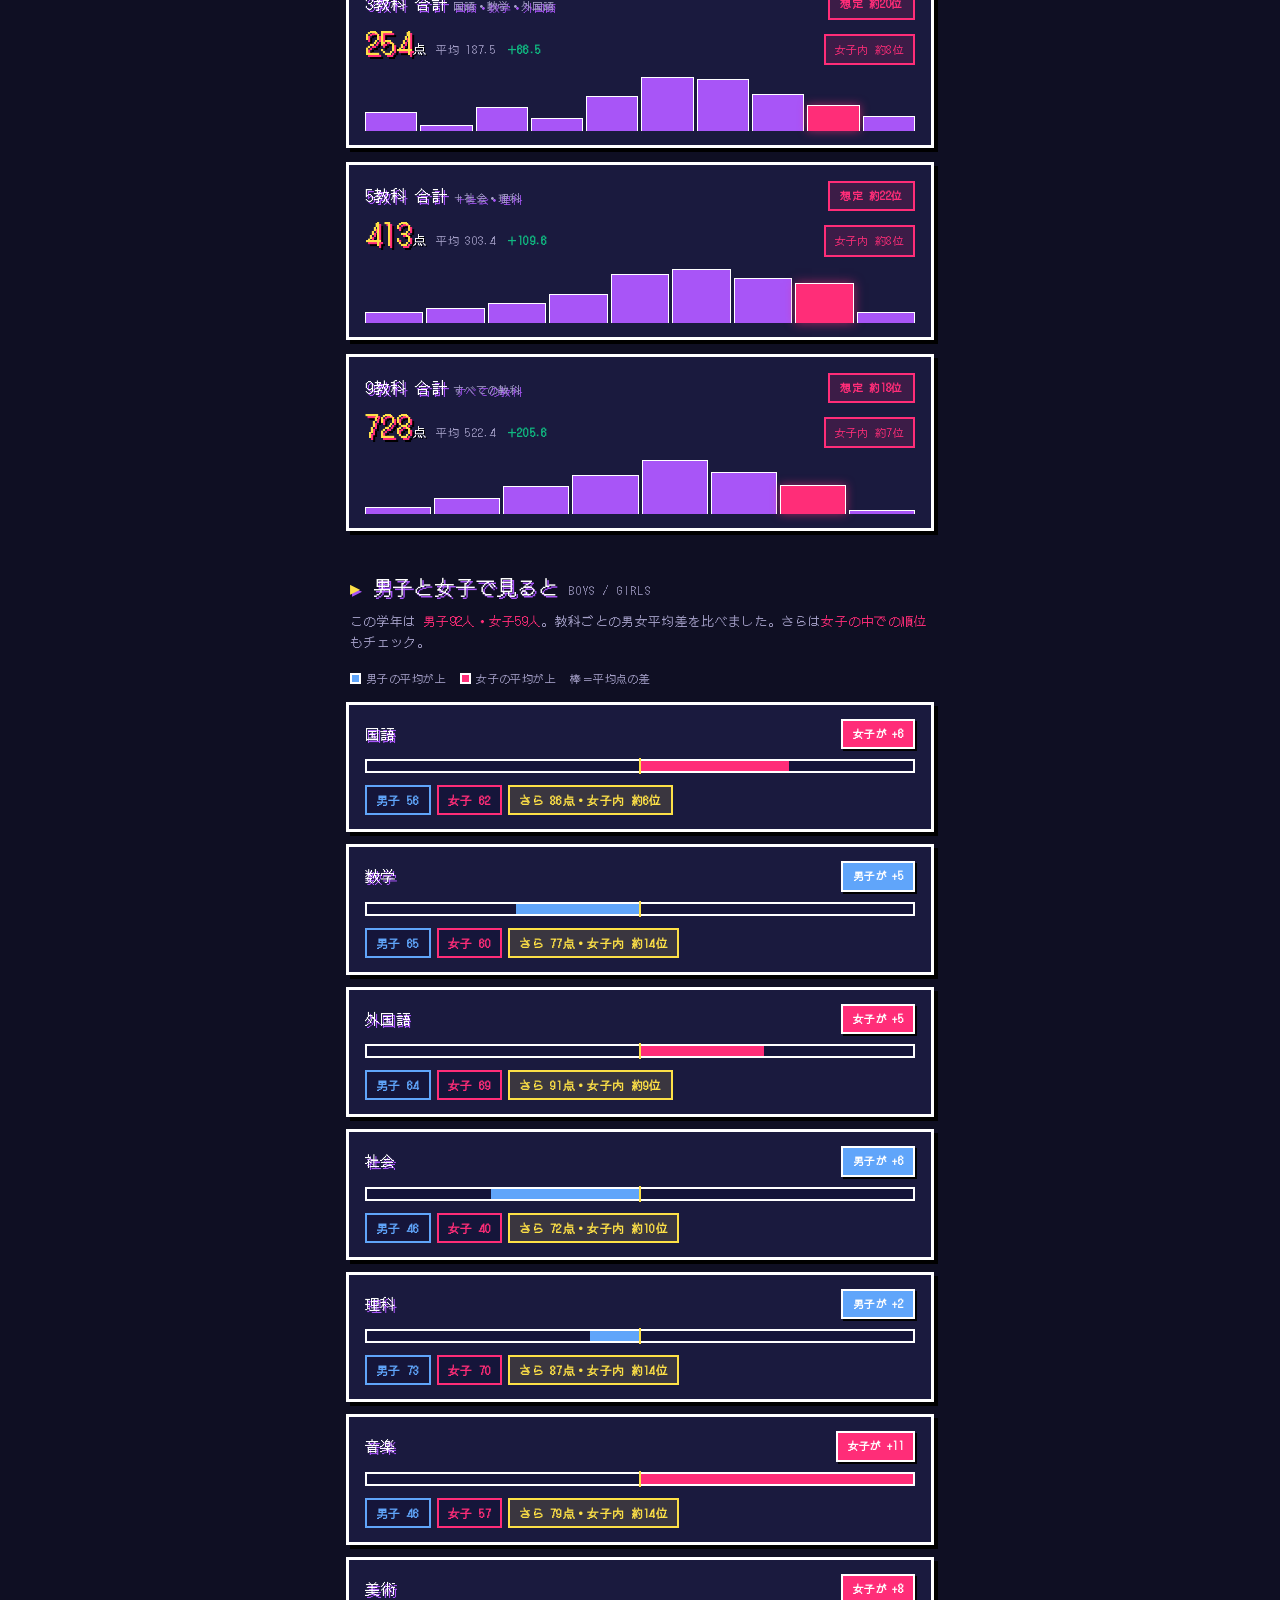
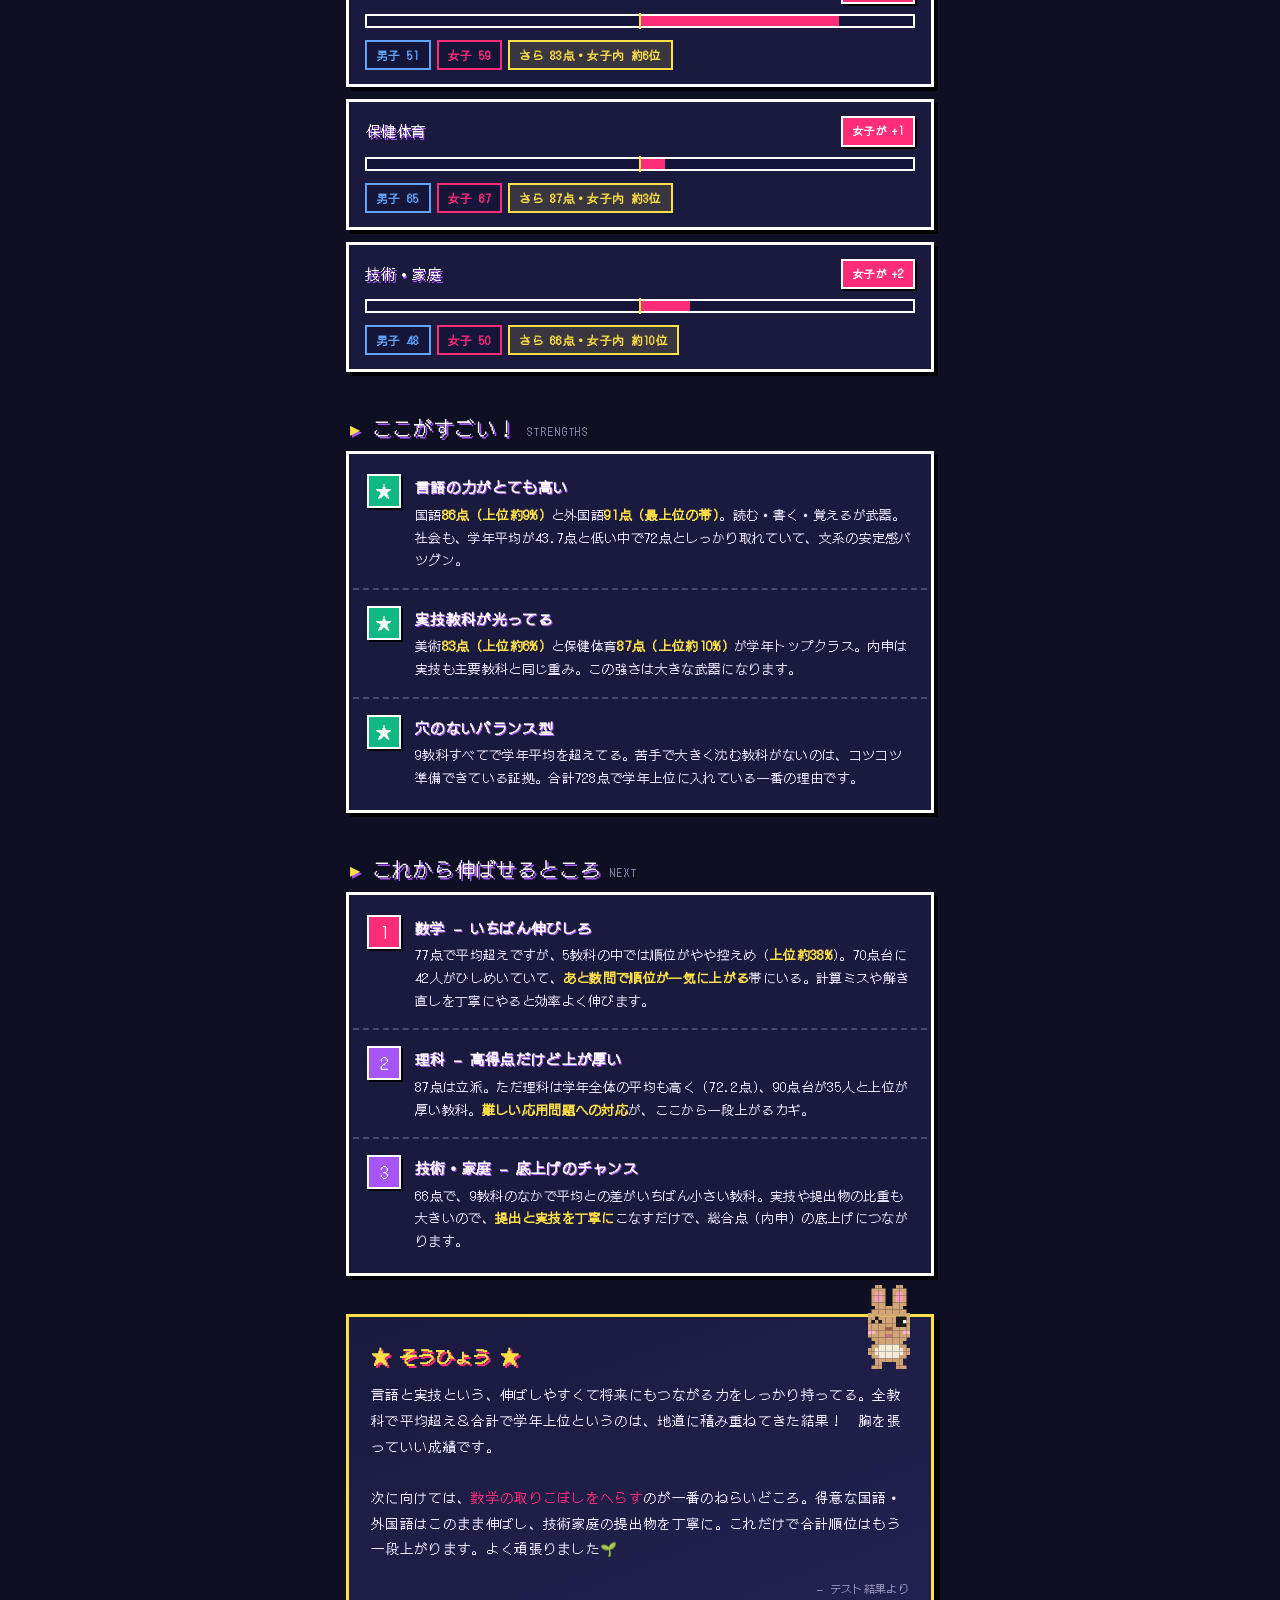
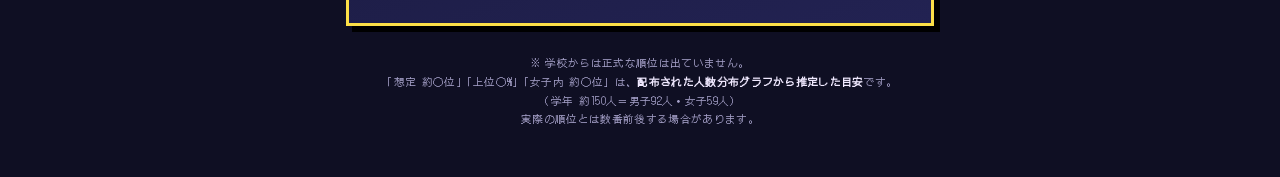
==== commit 01bb7f5e: "feat: うさぎ中央配置＋本物のダンスアニメーション移植 eiken-pre2-drillのRabbit.tsxのDANCE_SEQUENCE（12フレーム）を vanilla JSに移植。腕振り/" ====
--- a/index.html
+++ b/index.html
@@ -136,25 +136,42 @@
 
   /* Rabbit area */
   .rabbit-stage{
-    position:relative;display:flex;justify-content:center;align-items:flex-end;
-    margin:6px auto 14px;gap:18px;
+    position:relative;display:flex;flex-direction:column;align-items:center;
+    margin:14px auto 18px;gap:12px;
+  }
+  .rabbit-wrap{
+    position:relative;width:140px;height:210px;
+    display:flex;align-items:flex-end;justify-content:center;
+    overflow:visible;
   }
   .rabbit-stage svg{display:block;image-rendering:pixelated;shape-rendering:crispEdges}
+  #rabbit-hero{
+    transition:transform .15s ease-out;
+  }
   .rabbit-bubble{
     position:relative;background:#fff;color:var(--kdark);
-    padding:9px 13px;font-family:"DotGothic16",monospace;font-size:12px;
+    padding:8px 14px;font-family:"DotGothic16",monospace;font-size:12px;
     border:3px solid var(--kdark);box-shadow:var(--shadow-pixel-sm);
-    margin-bottom:14px;line-height:1.5;max-width:170px;
+    line-height:1.5;
   }
   .rabbit-bubble::after{
-    content:"";position:absolute;left:-13px;bottom:8px;
+    content:"";position:absolute;top:-13px;left:50%;transform:translateX(-50%);
     width:0;height:0;border:6px solid transparent;
-    border-right-color:var(--kdark);
+    border-bottom-color:var(--kdark);
   }
   .rabbit-bubble::before{
-    content:"";position:absolute;left:-7px;bottom:8px;
+    content:"";position:absolute;top:-7px;left:50%;transform:translateX(-50%);
     width:0;height:0;border:6px solid transparent;
-    border-right-color:#fff;z-index:1;
+    border-bottom-color:#fff;z-index:1;
+  }
+  /* star burst overlay */
+  .star-burst{position:absolute;inset:0;pointer-events:none;overflow:visible}
+  .star-burst .s{position:absolute;left:50%;top:42%;image-rendering:pixelated;shape-rendering:crispEdges}
+  @keyframes star-pop2{
+    0%{opacity:0;transform:scale(0) rotate(0deg) translate(0,0)}
+    25%{opacity:1;transform:scale(1.6) rotate(90deg) translate(var(--sx),var(--sy))}
+    50%{opacity:1;transform:scale(1) rotate(180deg) translate(var(--sx),var(--sy))}
+    100%{opacity:0;transform:scale(.3) rotate(360deg) translate(calc(var(--sx)*2),calc(var(--sy)*2))}
   }
 
   /* sparkle dots */
@@ -413,10 +430,11 @@
     <h1>さらちゃんの<br><span class="pink">テスト分析</span></h1>
 
     <div class="rabbit-stage">
-      <div class="rabbit-bubble pixel-sm">
-        がんばったね！<br>けっかみてみよっ
-      </div>
-      <svg width="84" height="126" viewBox="0 0 16 24" id="rabbit-hero" class="dance-rabbit"></svg>
+      <div class="rabbit-wrap">
+        <div class="star-burst" id="starBurst"></div>
+        <svg width="140" height="210" viewBox="0 0 16 24" id="rabbit-hero"></svg>
+      </div>
+      <div class="rabbit-bubble pixel-sm">がんばったね！けっかみてみよっ</div>
     </div>
 
     <p class="who pixel-sm">三宿中学校　1年E組 12番　木村さら</p>
@@ -578,40 +596,157 @@
   [0,0,0,0,1,1,0,0,0,0,1,1,0,0,0,0],
   [0,0,0,1,1,1,0,0,0,0,1,1,1,0,0,0]
 ];
-function cheerFace(s){
-  s[9]  = [0,0,1,1,4,1,1,1,1,1,1,4,1,1,0,0];
-  s[10] = [0,0,1,4,1,4,1,1,1,4,1,4,1,1,0,0];
-  s[11] = [0,0,1,1,1,1,1,1,1,1,1,1,1,1,0,0];
+function applyFace(s, face){
+  if(face==='cheer'){
+    s[9]  = [0,0,1,1,4,1,1,1,1,1,1,4,1,1,0,0];
+    s[10] = [0,0,1,4,1,4,1,1,1,4,1,4,1,1,0,0];
+    s[11] = [0,0,1,1,1,1,1,1,1,1,1,1,1,1,0,0];
+  } else if(face==='wink'){
+    s[9]  = [0,0,1,1,4,1,1,1,1,1,4,4,4,1,0,0];
+    s[10] = [0,0,1,4,1,4,1,1,1,1,4,4,5,1,0,0];
+    s[11] = [0,0,1,1,1,1,1,1,1,1,4,4,4,1,0,0];
+  } else if(face==='excited'){
+    s[9]  = [0,0,1,1,4,1,1,1,1,1,1,4,1,1,0,0];
+    s[10] = [0,0,1,4,1,4,1,1,1,4,1,4,1,1,0,0];
+    s[11] = [0,0,1,1,1,1,1,1,1,1,1,1,1,1,0,0];
+    s[14] = [0,0,1,1,1,9,9,9,9,9,9,1,1,1,0,0];
+  } else if(face==='angry'){
+    s[9]  = [0,0,1,4,1,1,1,1,1,1,1,1,4,1,0,0];
+    s[10] = [0,0,1,1,4,1,1,1,1,1,1,4,1,1,0,0];
+    s[11] = [0,0,1,1,1,4,1,1,1,1,4,1,1,1,0,0];
+    s[14] = [0,0,1,1,1,1,9,9,9,9,1,1,1,1,0,0];
+  }
 }
-function winkFace(s){
-  s[9]  = [0,0,1,1,4,1,1,1,1,1,4,4,4,1,0,0];
-  s[10] = [0,0,1,4,1,4,1,1,1,1,4,4,5,1,0,0];
-  s[11] = [0,0,1,1,1,1,1,1,1,1,4,4,4,1,0,0];
+function applyPose(s, pose){
+  if(pose==='base') return s;
+  switch(pose){
+    case 'rightArm':
+      s[15][13]=1; s[14][14]=1; s[13][15]=1; break;
+    case 'leftArm':
+      s[15][2]=1; s[14][1]=1; s[13][0]=1; break;
+    case 'bothArms':
+      s[15][13]=1; s[15][2]=1;
+      s[14][14]=1; s[14][1]=1;
+      s[13][15]=1; s[13][0]=1;
+      s[22]=[0,0,0,0,0,1,1,1,1,1,1,0,0,0,0,0];
+      s[23]=[0,0,0,0,1,1,1,0,0,1,1,1,0,0,0,0];
+      break;
+    case 'rightKick':
+      s[22]=[0,0,0,0,1,1,0,0,0,0,0,0,1,1,0,0];
+      s[23]=[0,0,0,1,1,1,0,0,0,0,0,1,1,1,0,0]; break;
+    case 'leftKick':
+      s[22]=[0,0,1,1,0,0,0,0,0,0,1,1,0,0,0,0];
+      s[23]=[0,0,1,1,1,0,0,0,0,0,1,1,1,0,0,0]; break;
+    case 'stepRight':
+      s[22]=[0,0,0,0,1,1,0,0,0,0,0,0,0,0,0,0];
+      s[23]=[0,0,0,1,1,1,0,0,0,0,0,0,0,0,0,0]; break;
+    case 'stepLeft':
+      s[22]=[0,0,0,0,0,0,0,0,0,0,1,1,0,0,0,0];
+      s[23]=[0,0,0,0,0,0,0,0,0,0,1,1,1,0,0,0]; break;
+    case 'crouch':
+      s[22]=[0,0,0,1,1,1,0,0,0,0,1,1,1,0,0,0];
+      s[23]=[0,0,1,1,1,1,0,0,0,0,1,1,1,1,0,0]; break;
+    case 'spin':
+      for(let y=0;y<s.length;y++) s[y].reverse();
+      break;
+  }
+  return s;
 }
-function bothArms(s){
-  s[15][13]=1; s[15][2]=1;
-  s[14][14]=1; s[14][1]=1;
-  s[13][15]=1; s[13][0]=1;
+function spriteToSVG(svg, sprite){
+  let p='';
+  sprite.forEach((row,y)=>row.forEach((c,x)=>{
+    if(c>0) p += `<rect x="${x}" y="${y}" width="1" height="1" fill="${RABBIT_COLORS[c]}"/>`;
+  }));
+  svg.innerHTML = p;
 }
-function renderRabbit(svgId, mood){
-  const svg = document.getElementById(svgId);
+function staticRabbit(svgId, mood){
+  const svg=document.getElementById(svgId); if(!svg) return;
+  const s=RABBIT_BASE.map(r=>[...r]);
+  if(mood==='cheer'){applyFace(s,'cheer'); applyPose(s,'bothArms');}
+  else if(mood==='wink'){applyFace(s,'wink');}
+  spriteToSVG(svg,s);
+}
+
+/* ---- Dance sequence (ported from eiken-pre2-drill Rabbit.tsx) ---- */
+const DANCE_SEQUENCE = [
+  {pose:'rightArm', face:'wink',    t:'translateY(-4px) rotate(4deg)'},
+  {pose:'leftArm',  face:'wink',    t:'translateY(-4px) rotate(-4deg)'},
+  {pose:'stepRight',face:'cheer',   t:'translateY(0px) rotate(3deg)'},
+  {pose:'stepLeft', face:'cheer',   t:'translateY(0px) rotate(-3deg)'},
+  {pose:'crouch',   face:'excited', t:'translateY(4px) rotate(0deg)'},
+  {pose:'bothArms', face:'excited', t:'translateY(-12px) rotate(0deg)'},
+  {pose:'base',     face:'cheer',   t:'translateY(2px) rotate(0deg)'},
+  {pose:'rightKick',face:'cheer',   t:'translateY(0px) rotate(5deg)'},
+  {pose:'leftKick', face:'cheer',   t:'translateY(0px) rotate(-5deg)'},
+  {pose:'bothArms', face:'excited', t:'translateY(-6px) rotate(0deg)'},
+  {pose:'spin',     face:'cheer',   t:'translateY(-2px) scaleX(-1)'},
+  {pose:'base',     face:'excited', t:'translateY(0px) rotate(0deg)'}
+];
+const SPIN_STARS = [
+  {x:-60,y:-50,dx:-12,dy:-10,color:'#FF2D78',s:10},
+  {x: 65,y:-40,dx: 14,dy: -8,color:'#A855F7',s: 8},
+  {x:-55,y: 40,dx:-10,dy: 12,color:'#FDE047',s:10},
+  {x: 58,y: 48,dx: 12,dy: 10,color:'#FF2D78',s: 8},
+  {x:-70,y:  5,dx:-14,dy:  0,color:'#A855F7',s:12},
+  {x: 72,y: -8,dx: 14,dy: -4,color:'#FDE047',s:10},
+  {x:  6,y:-58,dx:  0,dy:-14,color:'#FF2D78',s: 8},
+  {x:-10,y: 55,dx: -4,dy: 14,color:'#A855F7',s:12}
+];
+const STAR_PIXELS = [
+  [0,0,1,0,0],
+  [0,1,1,1,0],
+  [1,1,1,1,1],
+  [0,1,1,1,0],
+  [0,0,1,0,0]
+];
+function pixelStar(size,color){
+  let p='';
+  STAR_PIXELS.forEach((r,y)=>r.forEach((c,x)=>{
+    if(c) p += `<rect x="${x}" y="${y}" width="1" height="1" fill="${color}"/>`;
+  }));
+  return `<svg width="${size}" height="${size}" viewBox="0 0 5 5" style="display:block">${p}</svg>`;
+}
+function burstStars(){
+  const root = document.getElementById('starBurst');
+  if(!root) return;
+  root.innerHTML = '';
+  SPIN_STARS.forEach((star,i)=>{
+    const d = document.createElement('div');
+    d.className = 's';
+    d.style.marginLeft = star.x + 'px';
+    d.style.marginTop  = star.y + 'px';
+    d.style.setProperty('--sx', star.dx + 'px');
+    d.style.setProperty('--sy', star.dy + 'px');
+    d.style.animation = `star-pop2 .7s ease-out ${i*0.04}s both`;
+    d.innerHTML = pixelStar(star.s, star.color);
+    root.appendChild(d);
+  });
+  setTimeout(()=>{ root.innerHTML=''; }, 900);
+}
+
+/* ---- Run hero rabbit dance ---- */
+(function(){
+  const svg = document.getElementById('rabbit-hero');
   if(!svg) return;
-  const sprite = RABBIT_BASE.map(r=>[...r]);
-  if(mood==='cheer'){cheerFace(sprite); bothArms(sprite);}
-  else if(mood==='wink'){winkFace(sprite);}
-  else if(mood==='happy'){/* default */}
-  let parts = '';
-  sprite.forEach((row,y)=>{
-    row.forEach((c,x)=>{
-      if(c>0) parts += `<rect x="${x}" y="${y}" width="1" height="1" fill="${RABBIT_COLORS[c]}"/>`;
-    });
-  });
-  svg.innerHTML = parts;
-}
-renderRabbit('rabbit-hero','cheer');
-renderRabbit('rabbit-closing','wink');
-renderRabbit('float-rabbit-template','happy');
-renderRabbit('float-rabbit-template2','cheer');
+  let i = 0;
+  function tick(){
+    const frame = DANCE_SEQUENCE[i];
+    const s = RABBIT_BASE.map(r=>[...r]);
+    applyFace(s, frame.face);
+    applyPose(s, frame.pose);
+    spriteToSVG(svg, s);
+    svg.style.transform = frame.t;
+    if(frame.pose === 'spin') burstStars();
+    i = (i + 1) % DANCE_SEQUENCE.length;
+  }
+  tick();
+  setInterval(tick, 250);
+})();
+
+/* ---- Static rabbits ---- */
+staticRabbit('rabbit-closing','wink');
+staticRabbit('float-rabbit-template','happy');
+staticRabbit('float-rabbit-template2','cheer');
 
 /* =====================================================================
    BGM
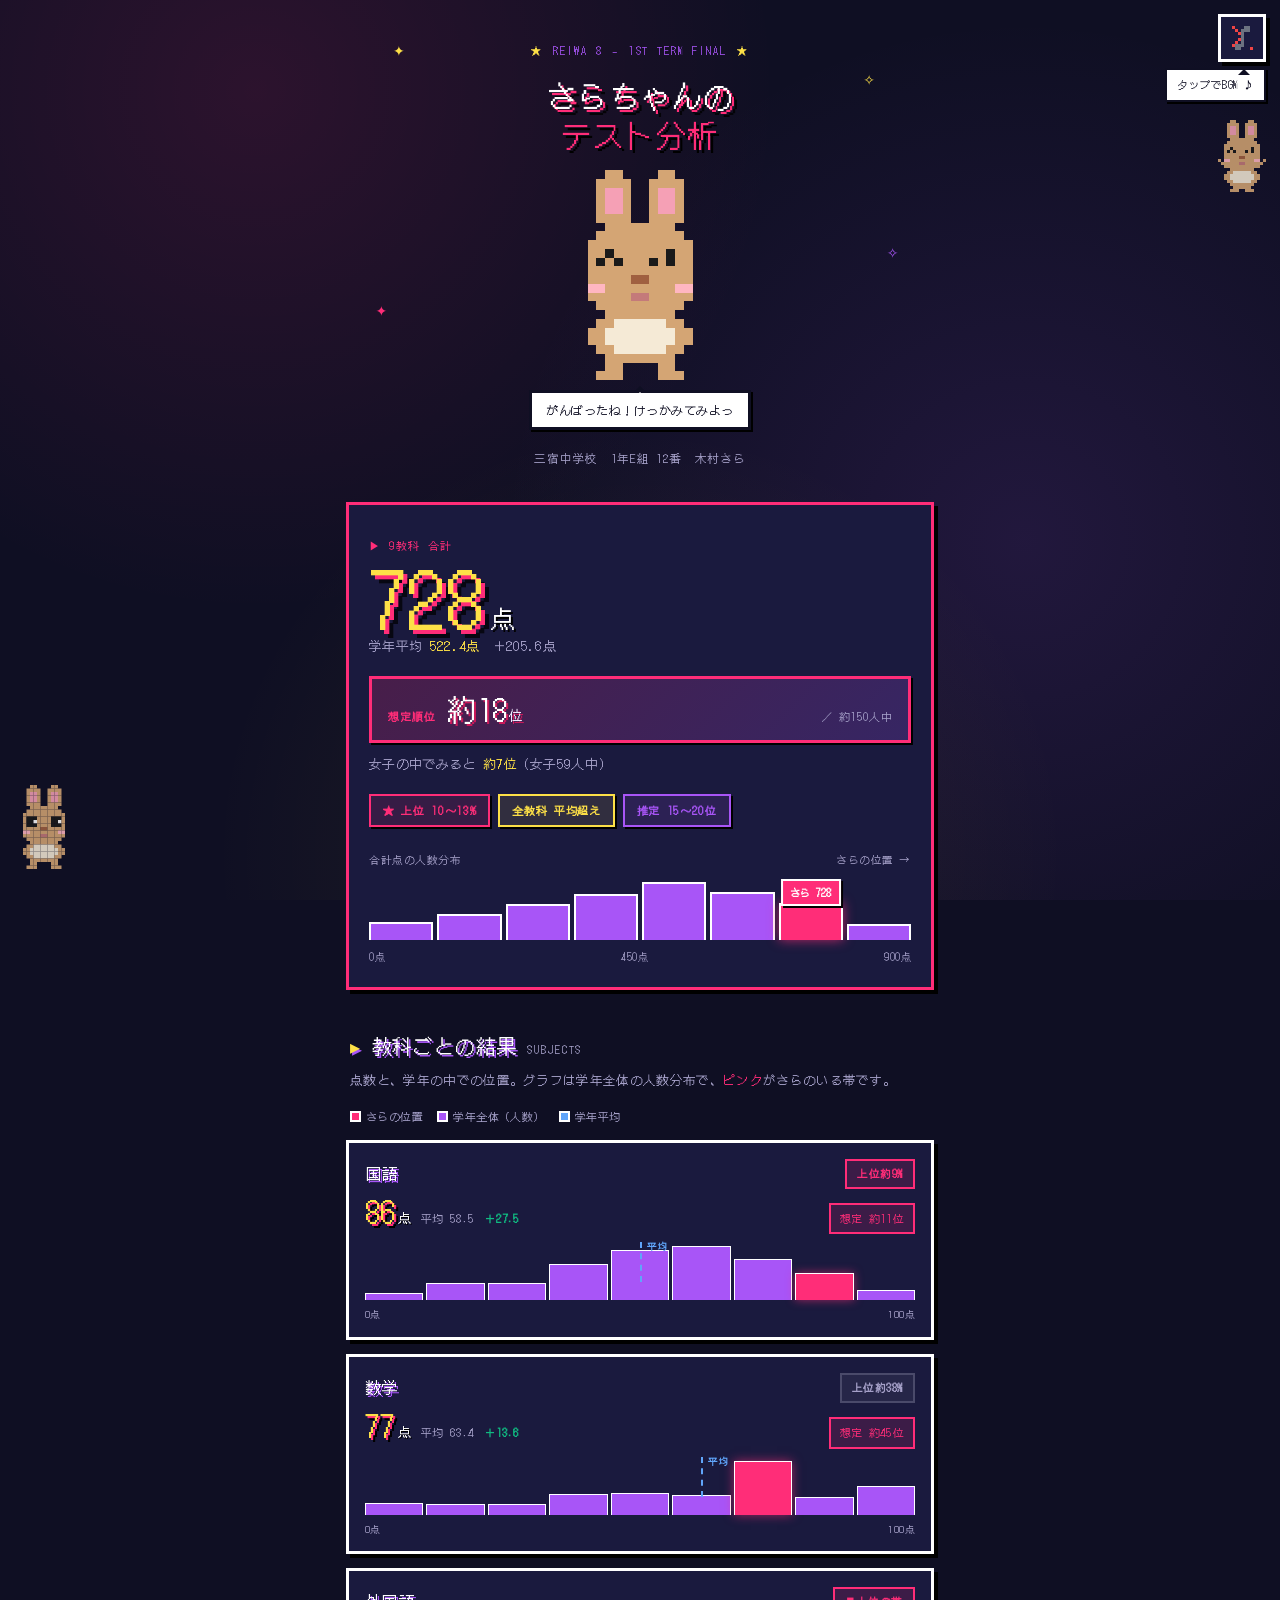
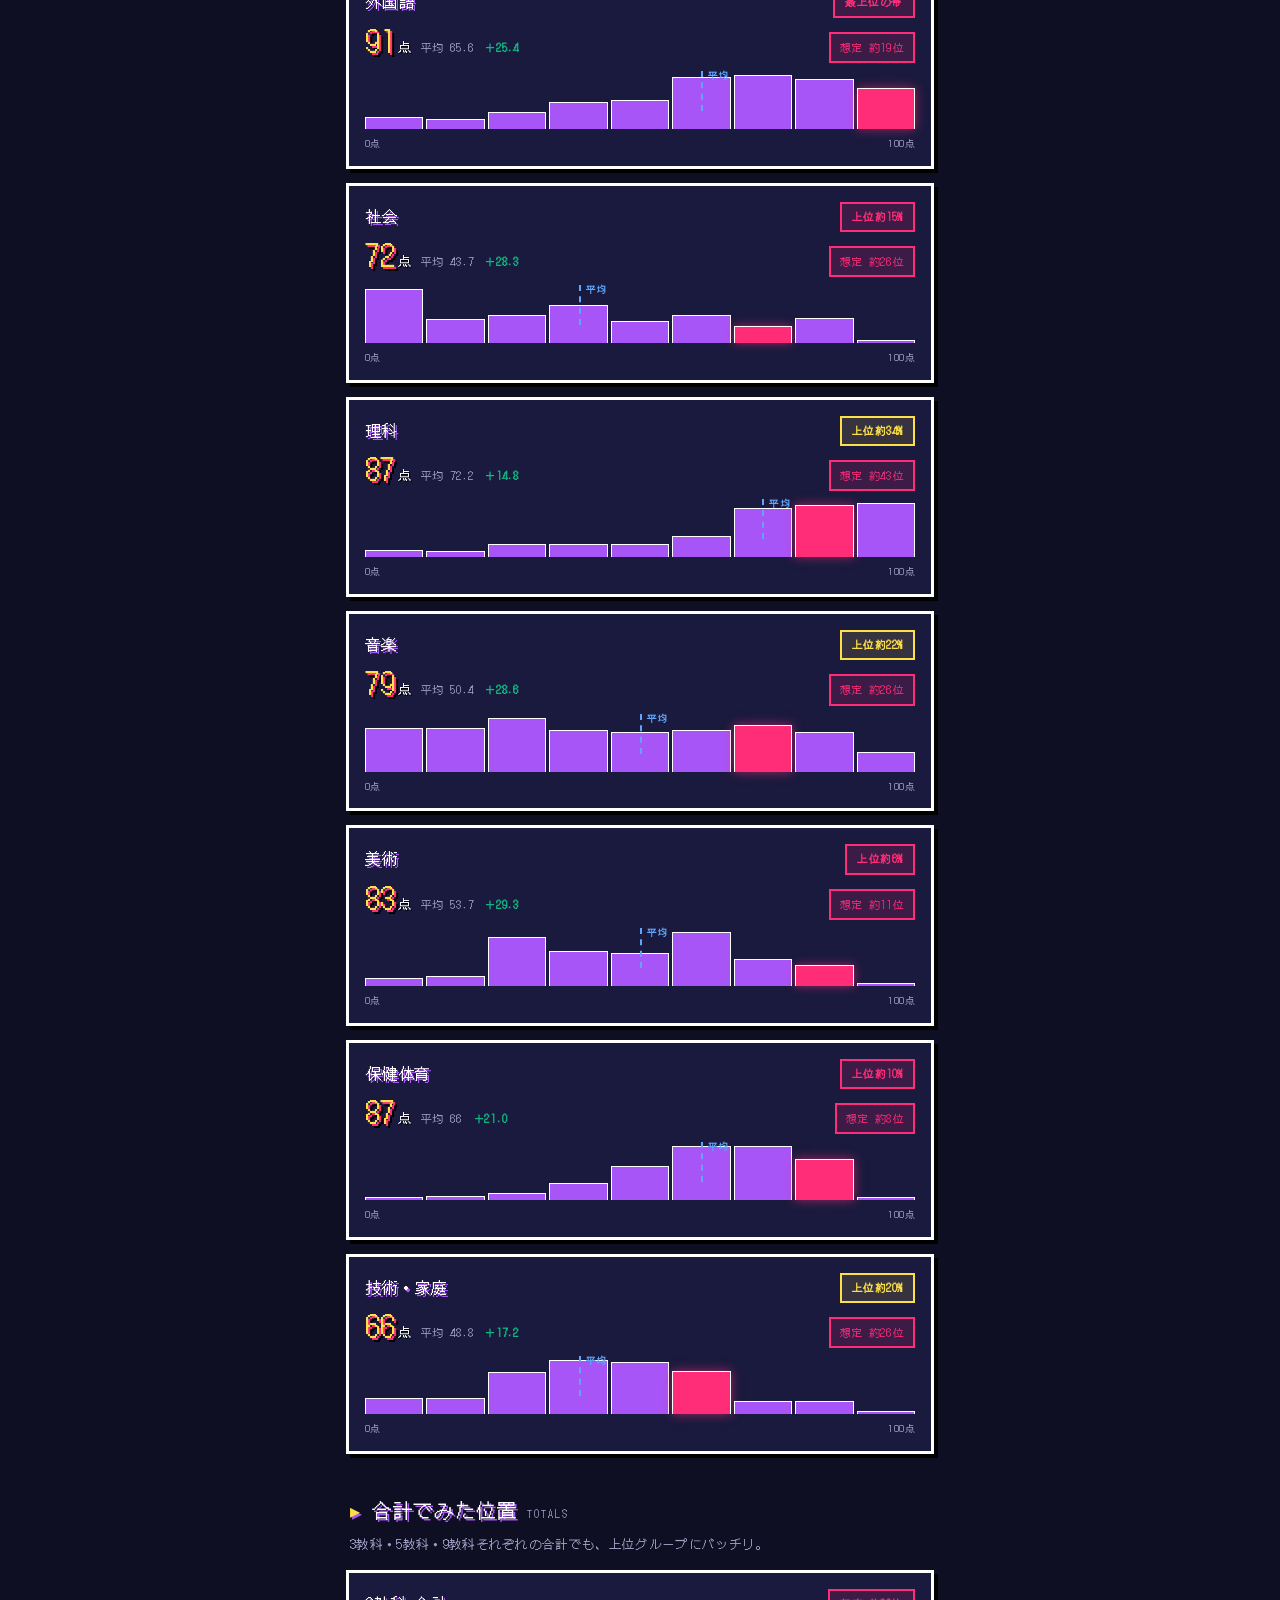
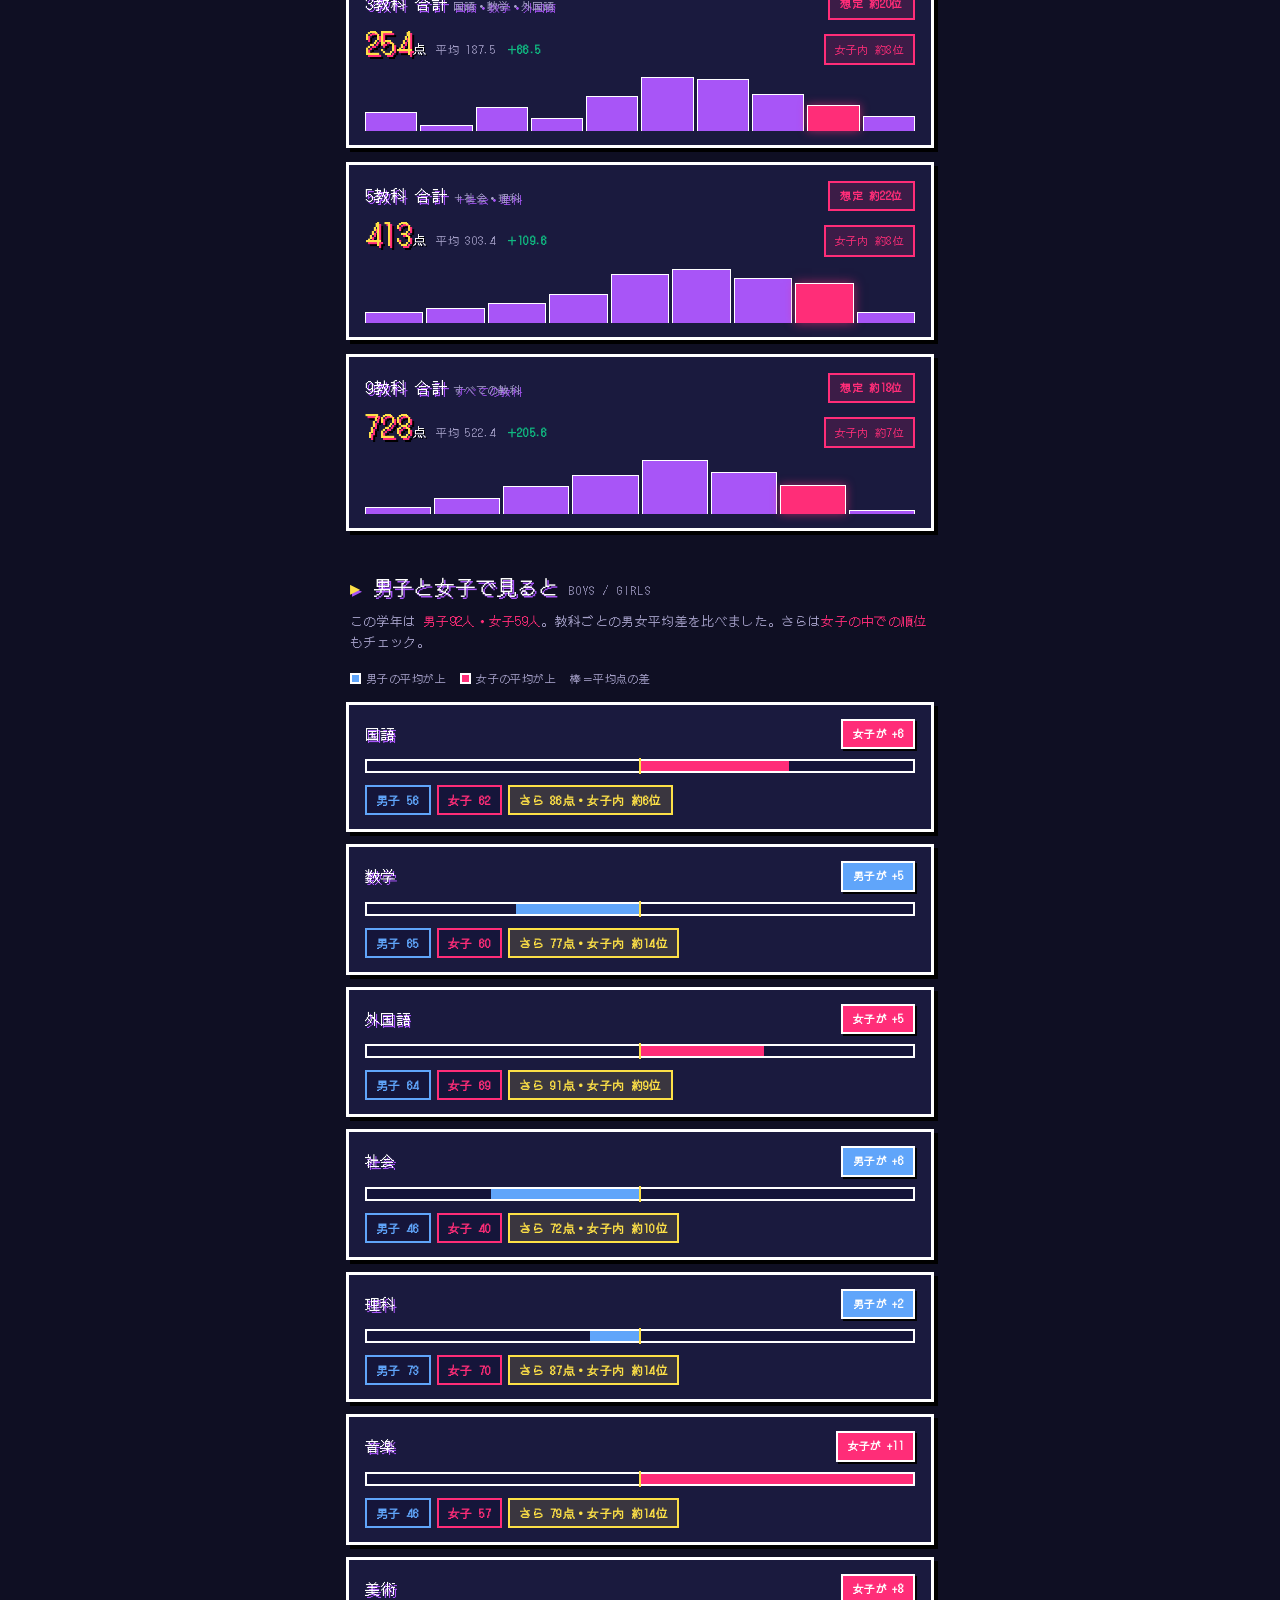
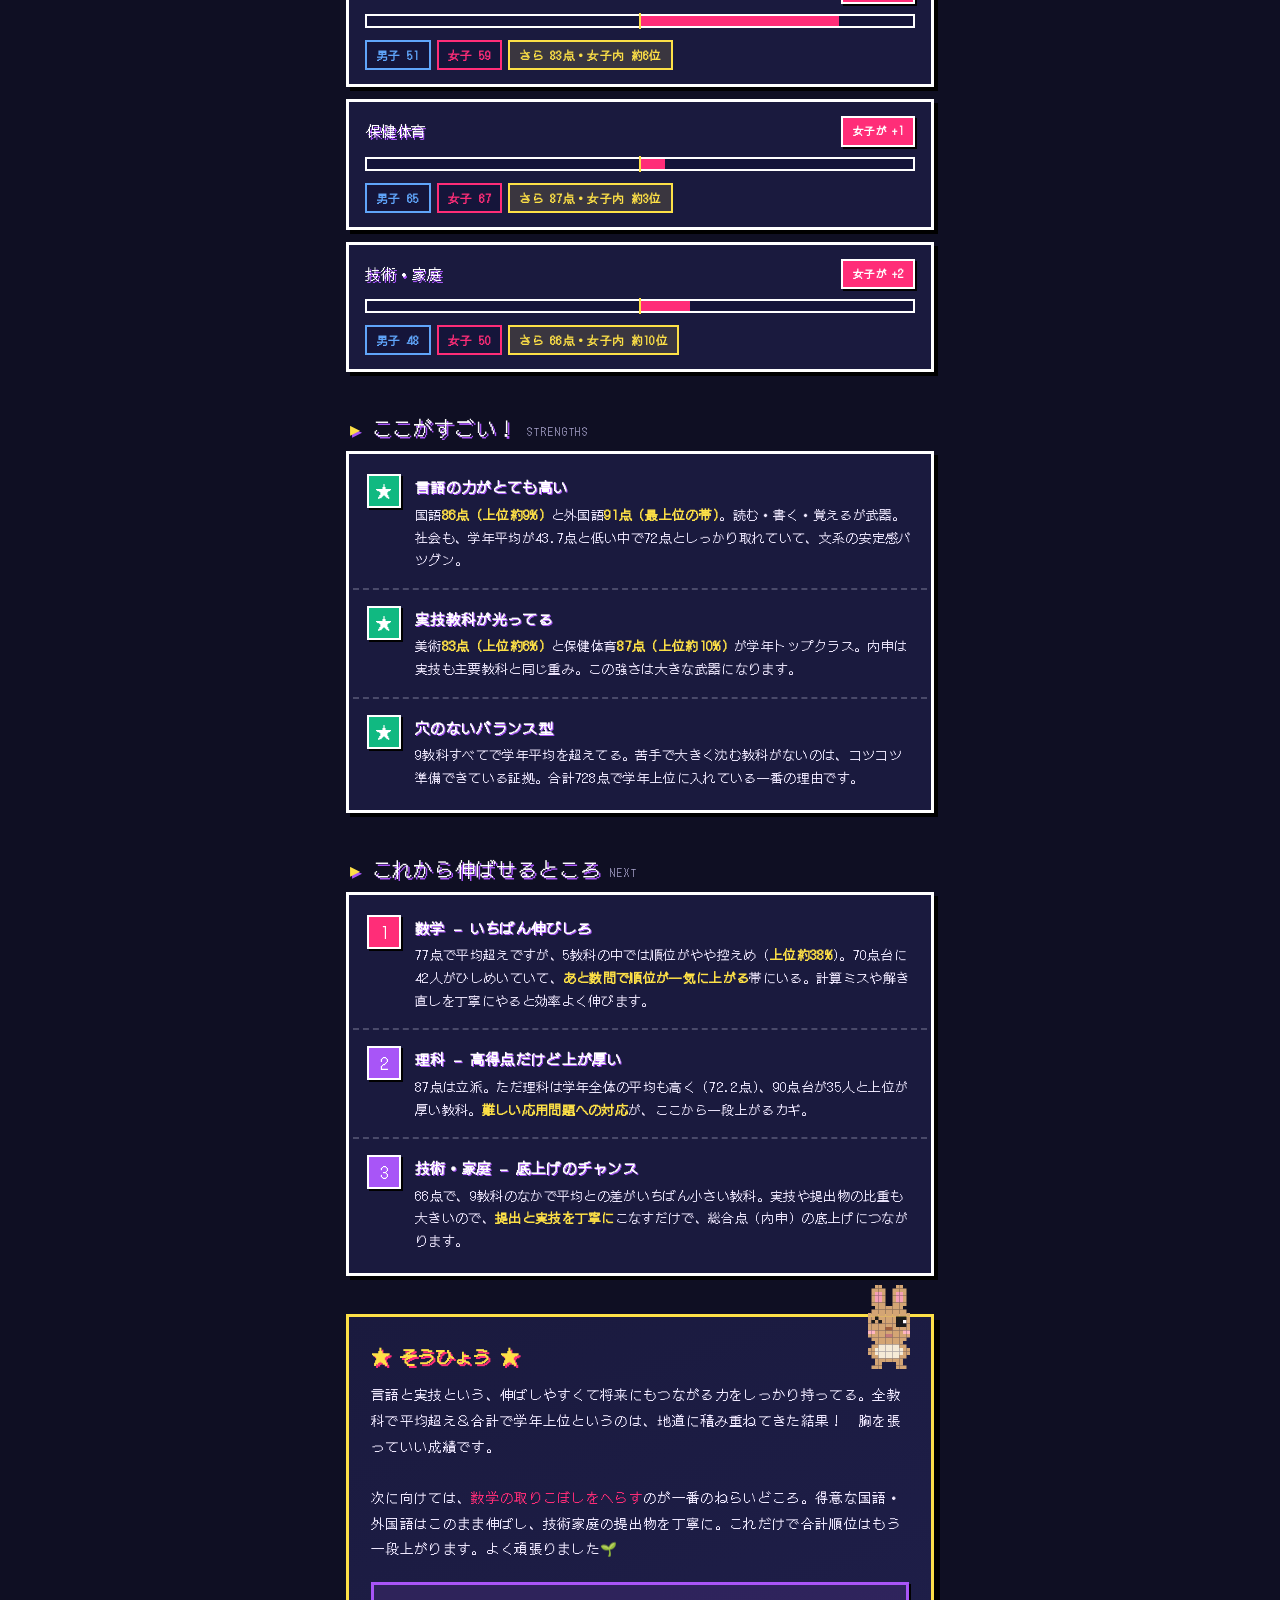
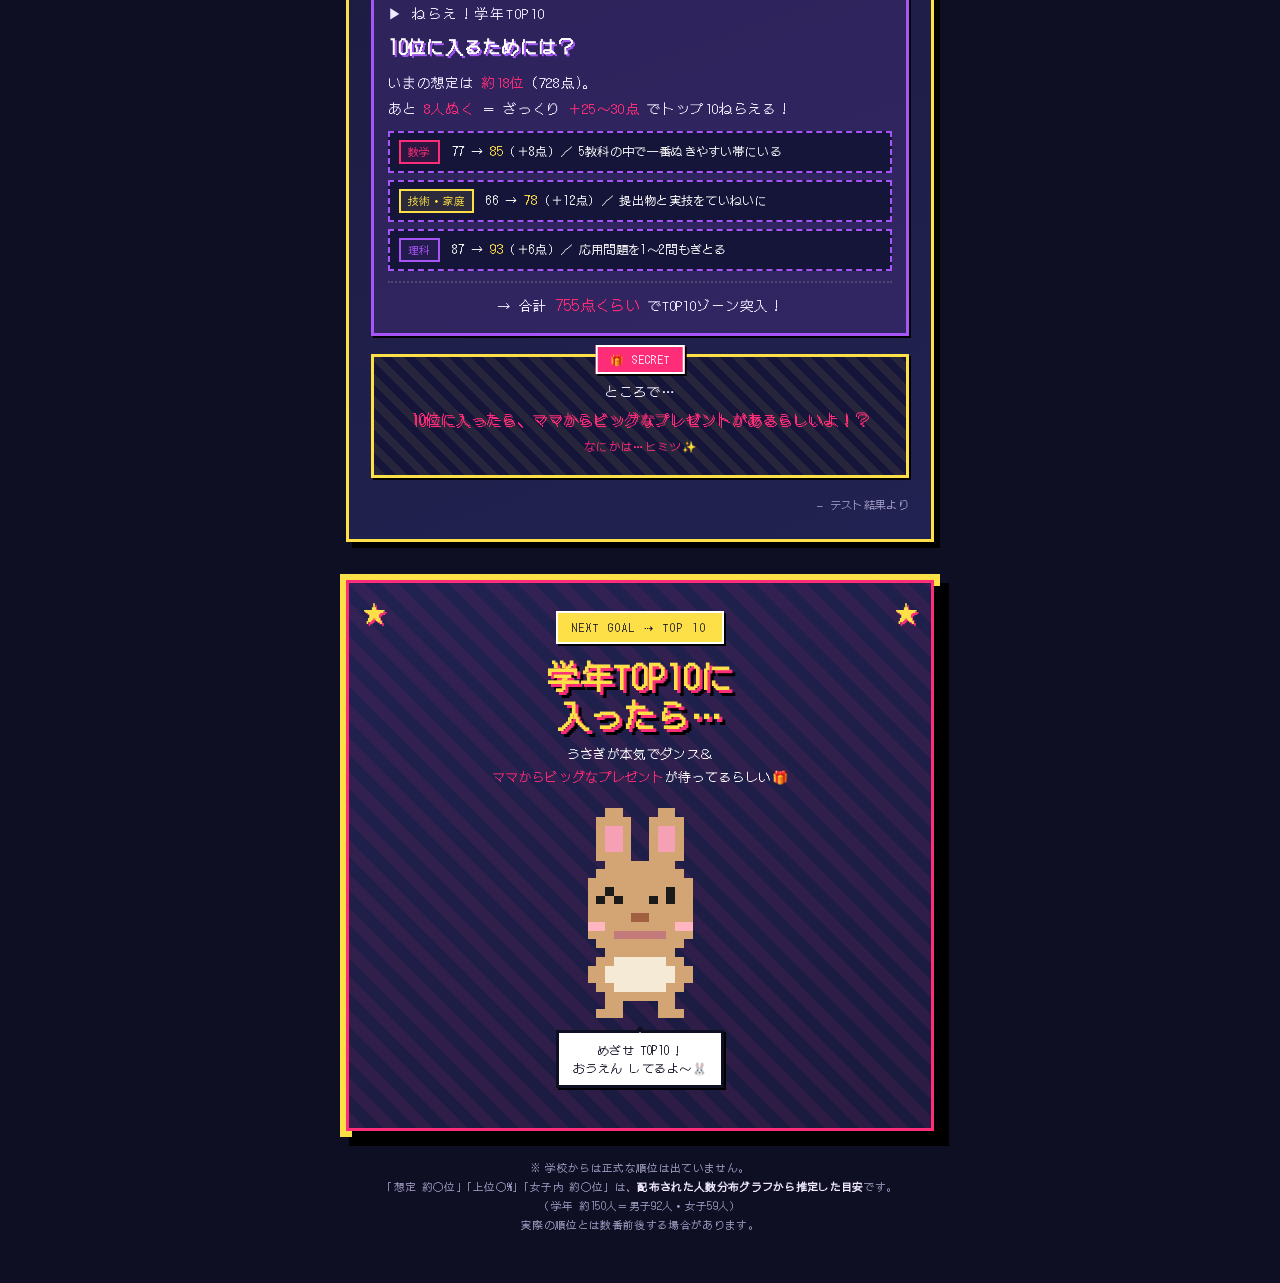
==== commit d9e0ca7c: "feat: TOP10ゴール演出＋ママのプレゼント告知＋2匹目ダンスうさぎ - そうひょうに「10位に入るためには」具体策を追加（数学+8/技家+12/理科+6） - 「ママからビッグなプレゼント」シ" ====
--- a/index.html
+++ b/index.html
@@ -337,6 +337,104 @@
   }
   .foot b{color:var(--kink)}
 
+  /* ===== Goal box (10位に入るためには) ===== */
+  .goal-box{
+    margin-top:20px;padding:16px 14px 14px;
+    background:rgba(168,85,247,.12);
+    border:3px solid var(--kpurple);box-shadow:var(--shadow-pixel-sm);
+  }
+  .goal-eyebrow{
+    font-family:"DotGothic16",monospace;font-size:11px;
+    color:var(--kpurple);letter-spacing:.12em;margin-bottom:4px;
+  }
+  .goal-title{
+    font-family:"DotGothic16",monospace;font-size:18px;color:#fff;
+    text-shadow:2px 2px 0 var(--kpurple);margin-bottom:8px;letter-spacing:.04em;
+  }
+  .goal-lead{
+    font-family:"DotGothic16",monospace;font-size:12.5px;color:var(--kink);
+    line-height:1.7;margin-bottom:10px;
+  }
+  .goal-lead b{color:var(--kyellow);font-weight:400}
+  .goal-list{
+    list-style:none;padding:0;margin:0 0 10px;
+    display:flex;flex-direction:column;gap:7px;
+  }
+  .goal-list li{
+    font-family:"DotGothic16",monospace;font-size:12px;color:#fff;
+    padding:7px 9px;background:var(--kdark2);border:2px dashed var(--kpurple);
+    line-height:1.5;
+  }
+  .goal-list b{color:var(--kyellow);font-weight:400;font-size:13px}
+  .g-tag{
+    display:inline-block;font-family:"DotGothic16",monospace;font-size:10.5px;
+    padding:2px 7px;border:2px solid;margin-right:6px;letter-spacing:.04em;
+  }
+  .g-tag.pink{color:var(--kpink);border-color:var(--kpink);background:rgba(255,45,120,.1)}
+  .g-tag.yellow{color:var(--kyellow);border-color:var(--kyellow);background:rgba(253,224,71,.1)}
+  .g-tag.purple{color:var(--kpurple);border-color:var(--kpurple);background:rgba(168,85,247,.1)}
+  .goal-foot{
+    font-family:"DotGothic16",monospace;font-size:13px;color:var(--kpink);
+    text-align:center;padding-top:8px;border-top:2px dotted var(--kborder);
+  }
+  .goal-foot b{color:var(--kyellow);font-weight:400;font-size:15px}
+
+  /* ===== Present box (ママのプレゼント) ===== */
+  .present-box{
+    margin-top:18px;padding:16px 14px;text-align:center;position:relative;
+    background:
+      repeating-linear-gradient(45deg,rgba(253,224,71,.08) 0 8px,transparent 8px 16px),
+      var(--kdark2);
+    border:3px solid var(--kyellow);box-shadow:var(--shadow-pixel-sm);
+  }
+  .present-ribbon{
+    position:absolute;top:-12px;left:50%;transform:translateX(-50%);
+    font-family:"DotGothic16",monospace;font-size:11px;
+    background:var(--kpink);color:#fff;padding:3px 12px;
+    border:2px solid #fff;box-shadow:var(--shadow-pixel-sm);
+    letter-spacing:.12em;
+  }
+  .present-msg{
+    font-family:"DotGothic16",monospace;font-size:13.5px;color:#fff;
+    line-height:1.85;margin-top:6px;
+  }
+  .present-msg b{color:var(--kyellow);font-weight:400;font-size:14.5px;text-shadow:1.5px 1.5px 0 var(--kpink)}
+  .present-sub{font-size:11.5px;color:var(--kpink);display:inline-block;margin-top:4px;animation:pixel-blink 1.4s steps(2,end) infinite}
+
+  /* ===== TOP10 celebration ===== */
+  .top10{
+    margin-top:32px;padding:28px 18px 22px;text-align:center;
+    background:
+      repeating-linear-gradient(45deg,rgba(255,45,120,.08) 0 12px,transparent 12px 24px),
+      linear-gradient(160deg,var(--kcard2),var(--kcard));
+    border:3px solid var(--kpink);
+    box-shadow:6px 6px 0 #000,0 0 0 6px var(--kyellow),9px 9px 0 6px #000;
+    position:relative;
+  }
+  .top10-deco-l,.top10-deco-r{
+    position:absolute;top:10px;font-family:"DotGothic16",monospace;font-size:22px;
+    color:var(--kyellow);text-shadow:2px 2px 0 var(--kpink);
+    animation:pixel-sparkle 1.6s steps(6) infinite;
+  }
+  .top10-deco-l{left:14px}
+  .top10-deco-r{right:14px;animation-delay:.5s}
+  .top10-badge{
+    display:inline-block;font-family:"DotGothic16",monospace;font-size:11px;
+    color:var(--kdark);background:var(--kyellow);
+    padding:5px 14px;border:2px solid #fff;box-shadow:var(--shadow-pixel-sm);
+    letter-spacing:.18em;margin-bottom:12px;
+  }
+  .top10-title{
+    font-family:"DotGothic16",monospace;font-size:32px;color:var(--kyellow);
+    text-shadow:3px 3px 0 var(--kpink),6px 6px 0 #000;
+    letter-spacing:.04em;line-height:1.2;
+    animation:pixel-blink 1.2s steps(2,end) infinite;
+  }
+  .top10-sub{
+    margin-top:10px;font-family:"DotGothic16",monospace;font-size:13px;color:#fff;
+  }
+  .top10-sub b{color:var(--kpink);font-weight:400}
+
   /* ===== Gender section ===== */
   .gcard{
     background:var(--kcard);border:3px solid #fff;box-shadow:var(--shadow-pixel);
@@ -549,7 +647,50 @@
       </div>
       <h2>★ そうひょう ★</h2>
       <p>言語と実技という、伸ばしやすくて将来にもつながる力をしっかり持ってる。全教科で平均超え＆合計で学年上位というのは、地道に積み重ねてきた結果！　胸を張っていい成績です。<br><br>次に向けては、<b>数学の取りこぼしをへらす</b>のが一番のねらいどころ。得意な国語・外国語はこのまま伸ばし、技術家庭の提出物を丁寧に。これだけで合計順位はもう一段上がります。よく頑張りました🌱</p>
+
+      <!-- 10位に入るためには -->
+      <div class="goal-box">
+        <p class="goal-eyebrow">▶ ねらえ！学年TOP10</p>
+        <h3 class="goal-title">10位に入るためには？</h3>
+        <p class="goal-lead">いまの想定は <b>約18位</b>（728点）。<br>あと <b>8人ぬく</b> ＝ ざっくり <b>＋25〜30点</b> でトップ10ねらえる！</p>
+        <ul class="goal-list">
+          <li><span class="g-tag pink">数学</span> 77 → <b>85</b>（＋8点）／ 5教科の中で一番ぬきやすい帯にいる</li>
+          <li><span class="g-tag yellow">技術・家庭</span> 66 → <b>78</b>（＋12点）／ 提出物と実技をていねいに</li>
+          <li><span class="g-tag purple">理科</span> 87 → <b>93</b>（＋6点）／ 応用問題を1〜2問もぎとる</li>
+        </ul>
+        <p class="goal-foot">→ 合計 <b>755点くらい</b> でTOP10ゾーン突入！</p>
+      </div>
+
+      <!-- ママのプレゼント -->
+      <div class="present-box">
+        <div class="present-ribbon">🎁 SECRET</div>
+        <p class="present-msg">
+          ところで…<br>
+          <b>10位に入ったら、ママからビッグなプレゼントがあるらしいよ！？</b><br>
+          <span class="present-sub">なにかは…ヒミツ✨</span>
+        </p>
+      </div>
+
       <p class="sig">— テスト結果より</p>
+    </div>
+  </section>
+
+  <!-- TOP 10 ねらえセクション -->
+  <section>
+    <div class="top10">
+      <div class="top10-deco-l">★</div>
+      <div class="top10-deco-r">★</div>
+      <p class="top10-badge">NEXT GOAL ⇢ TOP 10</p>
+      <h2 class="top10-title">学年TOP10に<br>入ったら…</h2>
+      <p class="top10-sub">うさぎが本気でダンス＆<br><b>ママからビッグなプレゼント</b>が待ってるらしい🎁</p>
+
+      <div class="rabbit-stage" style="margin-top:20px">
+        <div class="rabbit-wrap">
+          <div class="star-burst" id="starBurst2"></div>
+          <svg width="140" height="210" viewBox="0 0 16 24" id="rabbit-top10"></svg>
+        </div>
+        <div class="rabbit-bubble pixel-sm">めざせ TOP10！<br>おうえん してるよ〜🐰</div>
+      </div>
     </div>
   </section>
 
@@ -706,8 +847,8 @@
   }));
   return `<svg width="${size}" height="${size}" viewBox="0 0 5 5" style="display:block">${p}</svg>`;
 }
-function burstStars(){
-  const root = document.getElementById('starBurst');
+function burstStars(id){
+  const root = document.getElementById(id || 'starBurst');
   if(!root) return;
   root.innerHTML = '';
   SPIN_STARS.forEach((star,i)=>{
@@ -724,11 +865,11 @@
   setTimeout(()=>{ root.innerHTML=''; }, 900);
 }
 
-/* ---- Run hero rabbit dance ---- */
-(function(){
-  const svg = document.getElementById('rabbit-hero');
+/* ---- Run dancing rabbits ---- */
+function runDance(svgId, burstId, offset){
+  const svg = document.getElementById(svgId);
   if(!svg) return;
-  let i = 0;
+  let i = offset || 0;
   function tick(){
     const frame = DANCE_SEQUENCE[i];
     const s = RABBIT_BASE.map(r=>[...r]);
@@ -736,12 +877,15 @@
     applyPose(s, frame.pose);
     spriteToSVG(svg, s);
     svg.style.transform = frame.t;
-    if(frame.pose === 'spin') burstStars();
+    svg.style.transition = 'transform .15s ease-out';
+    if(frame.pose === 'spin') burstStars(burstId);
     i = (i + 1) % DANCE_SEQUENCE.length;
   }
   tick();
   setInterval(tick, 250);
-})();
+}
+runDance('rabbit-hero',  'starBurst',  0);
+runDance('rabbit-top10', 'starBurst2', 5);
 
 /* ---- Static rabbits ---- */
 staticRabbit('rabbit-closing','wink');
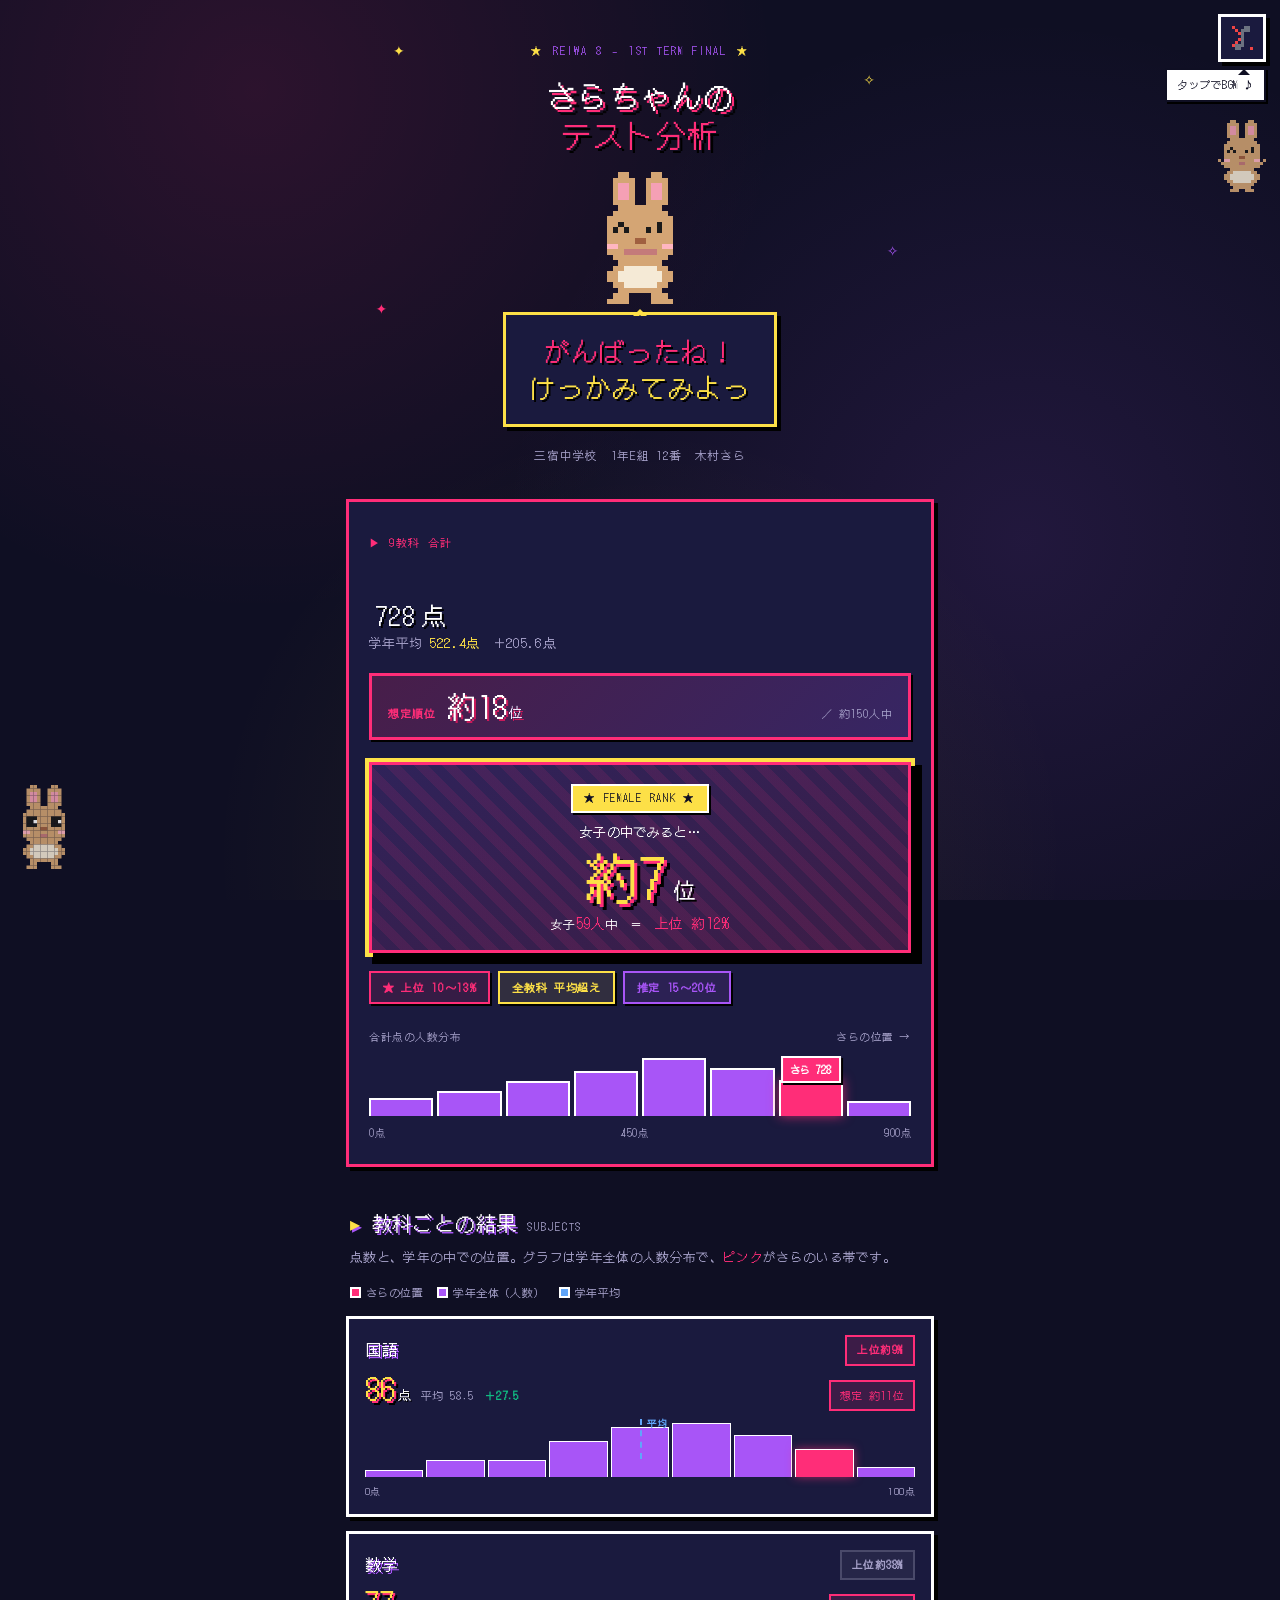
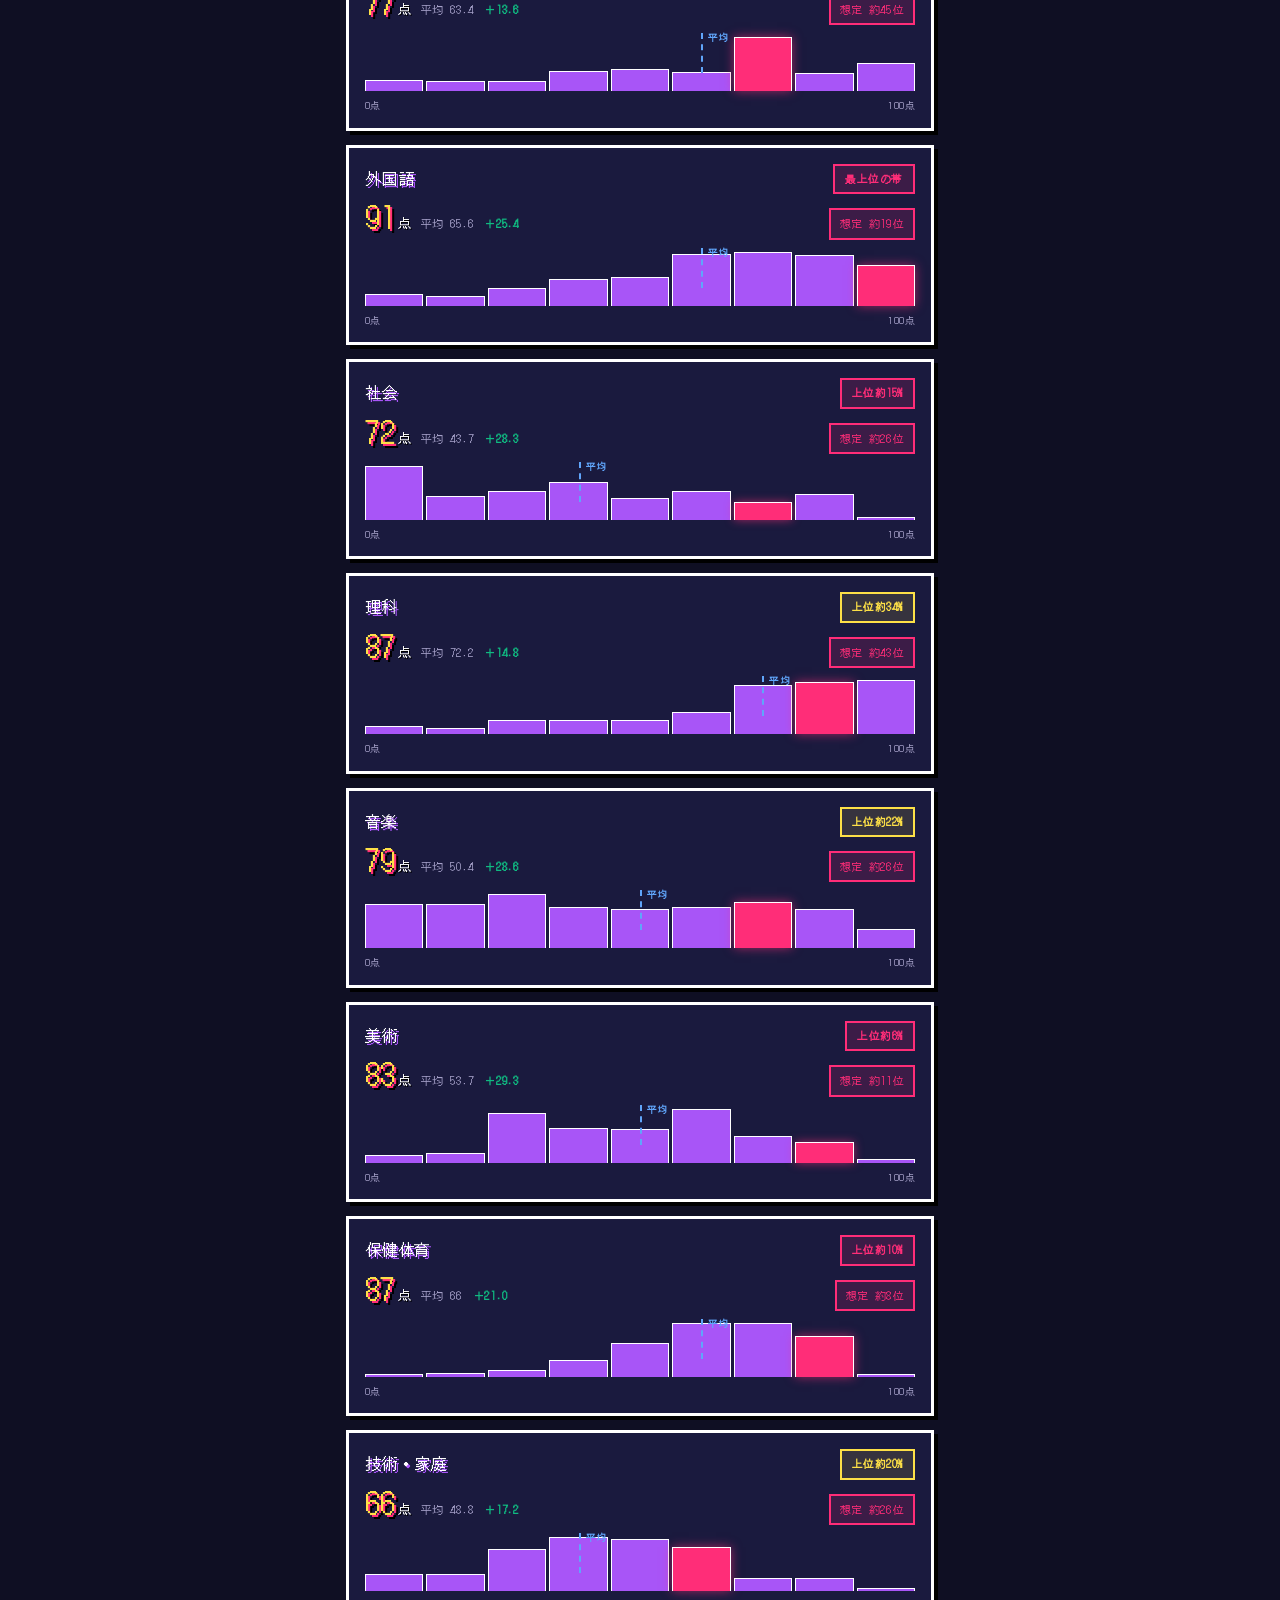
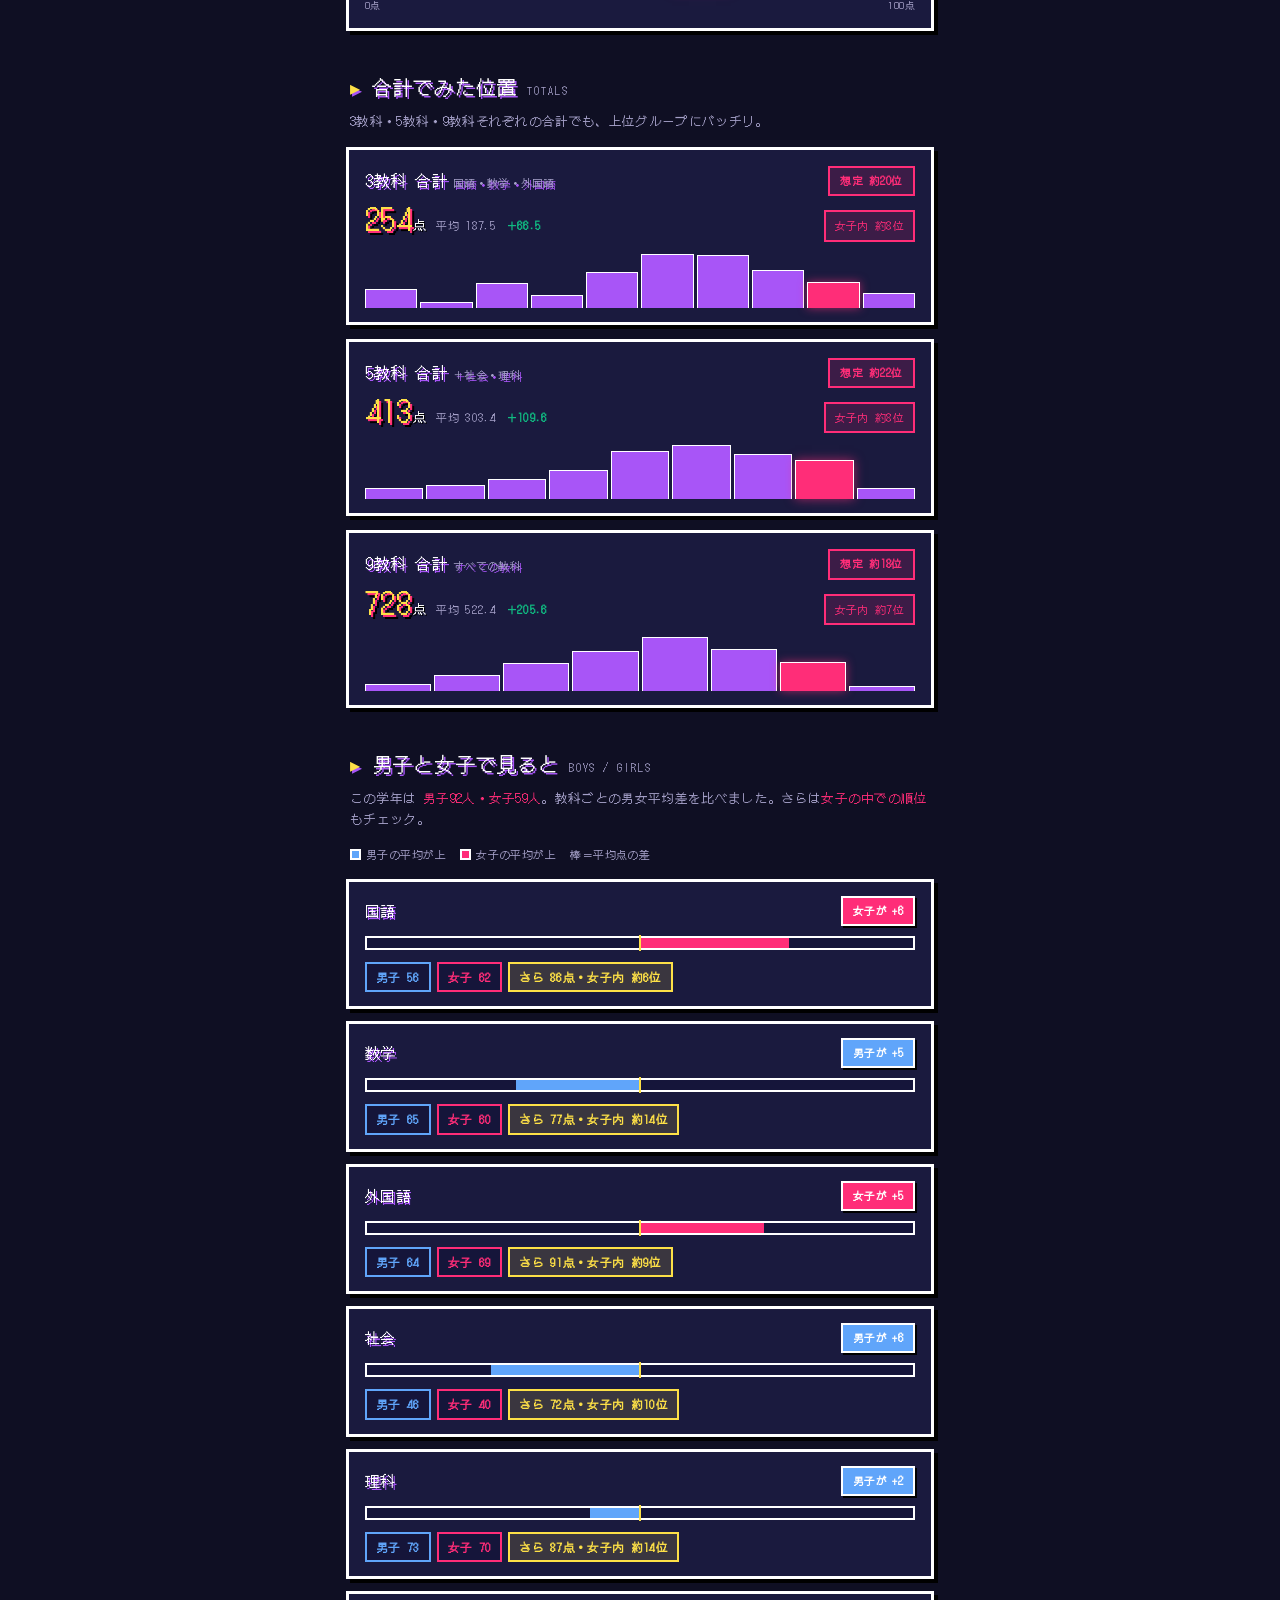
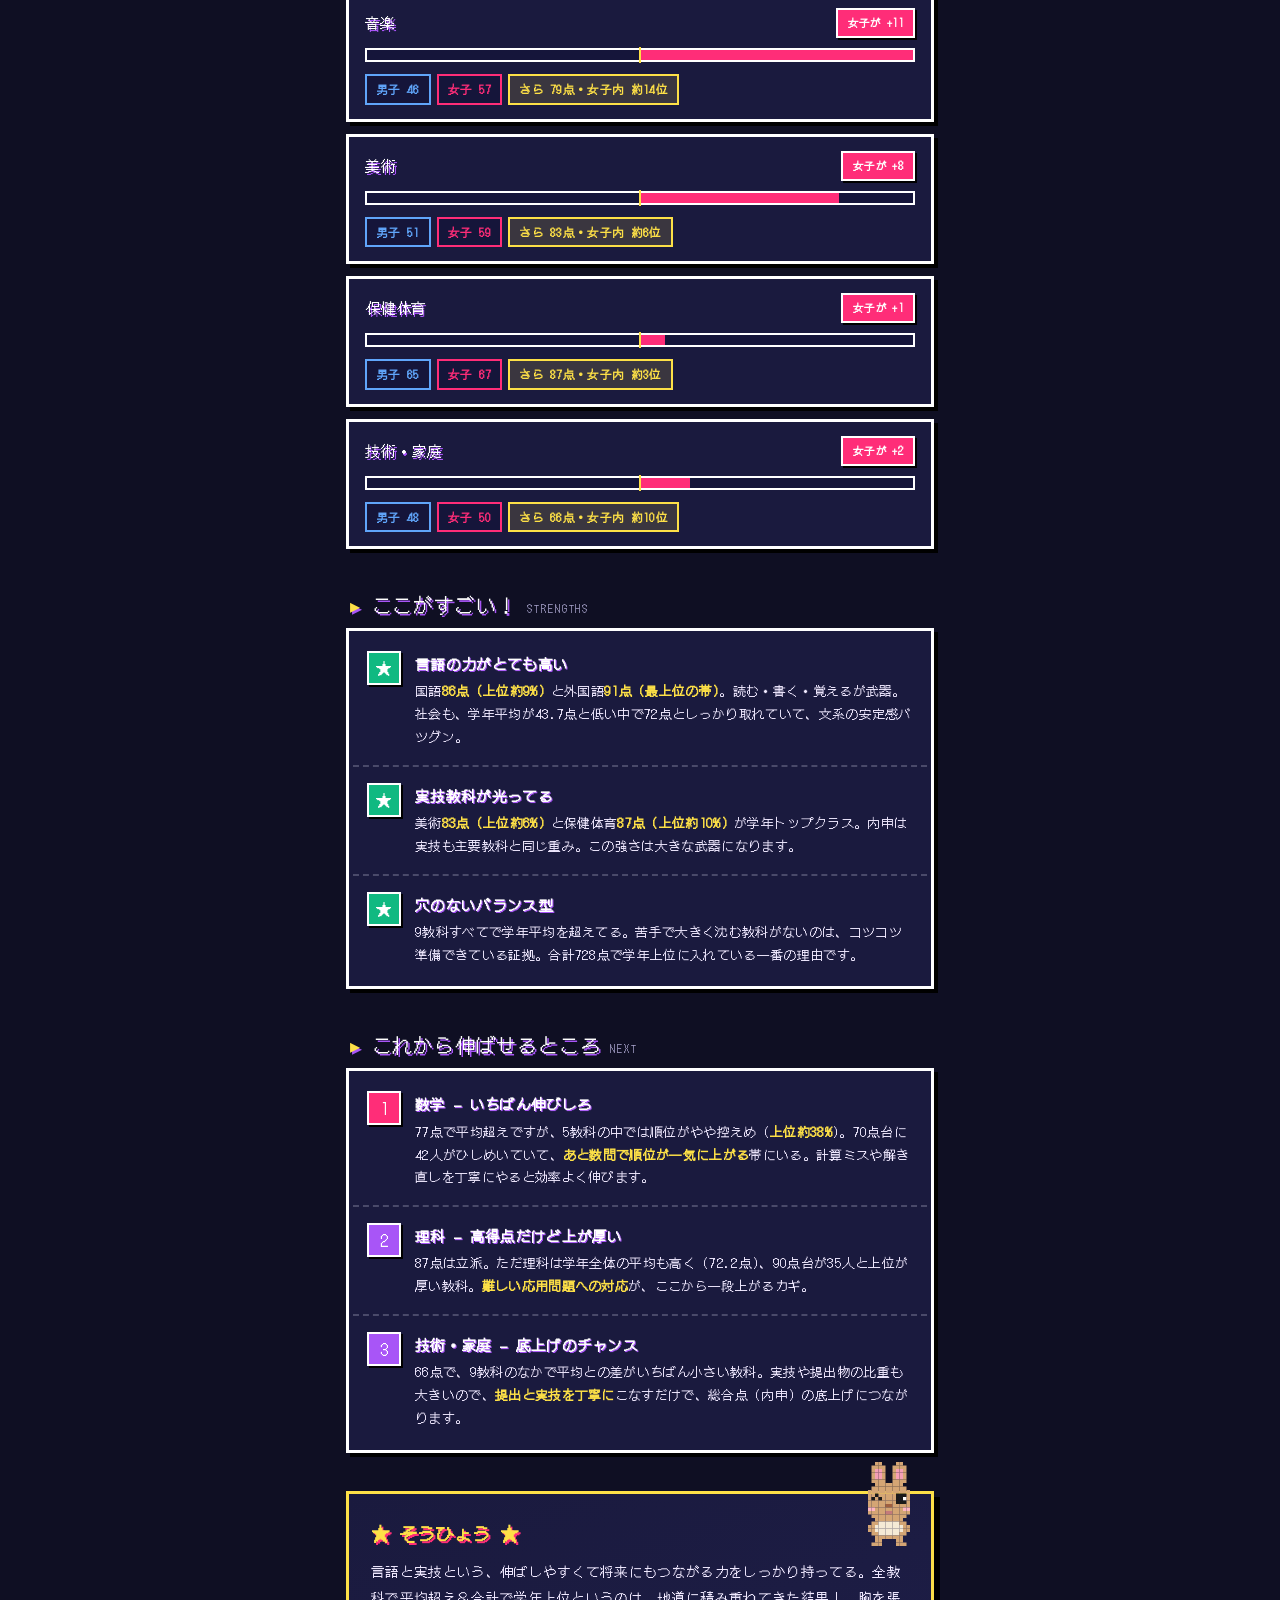
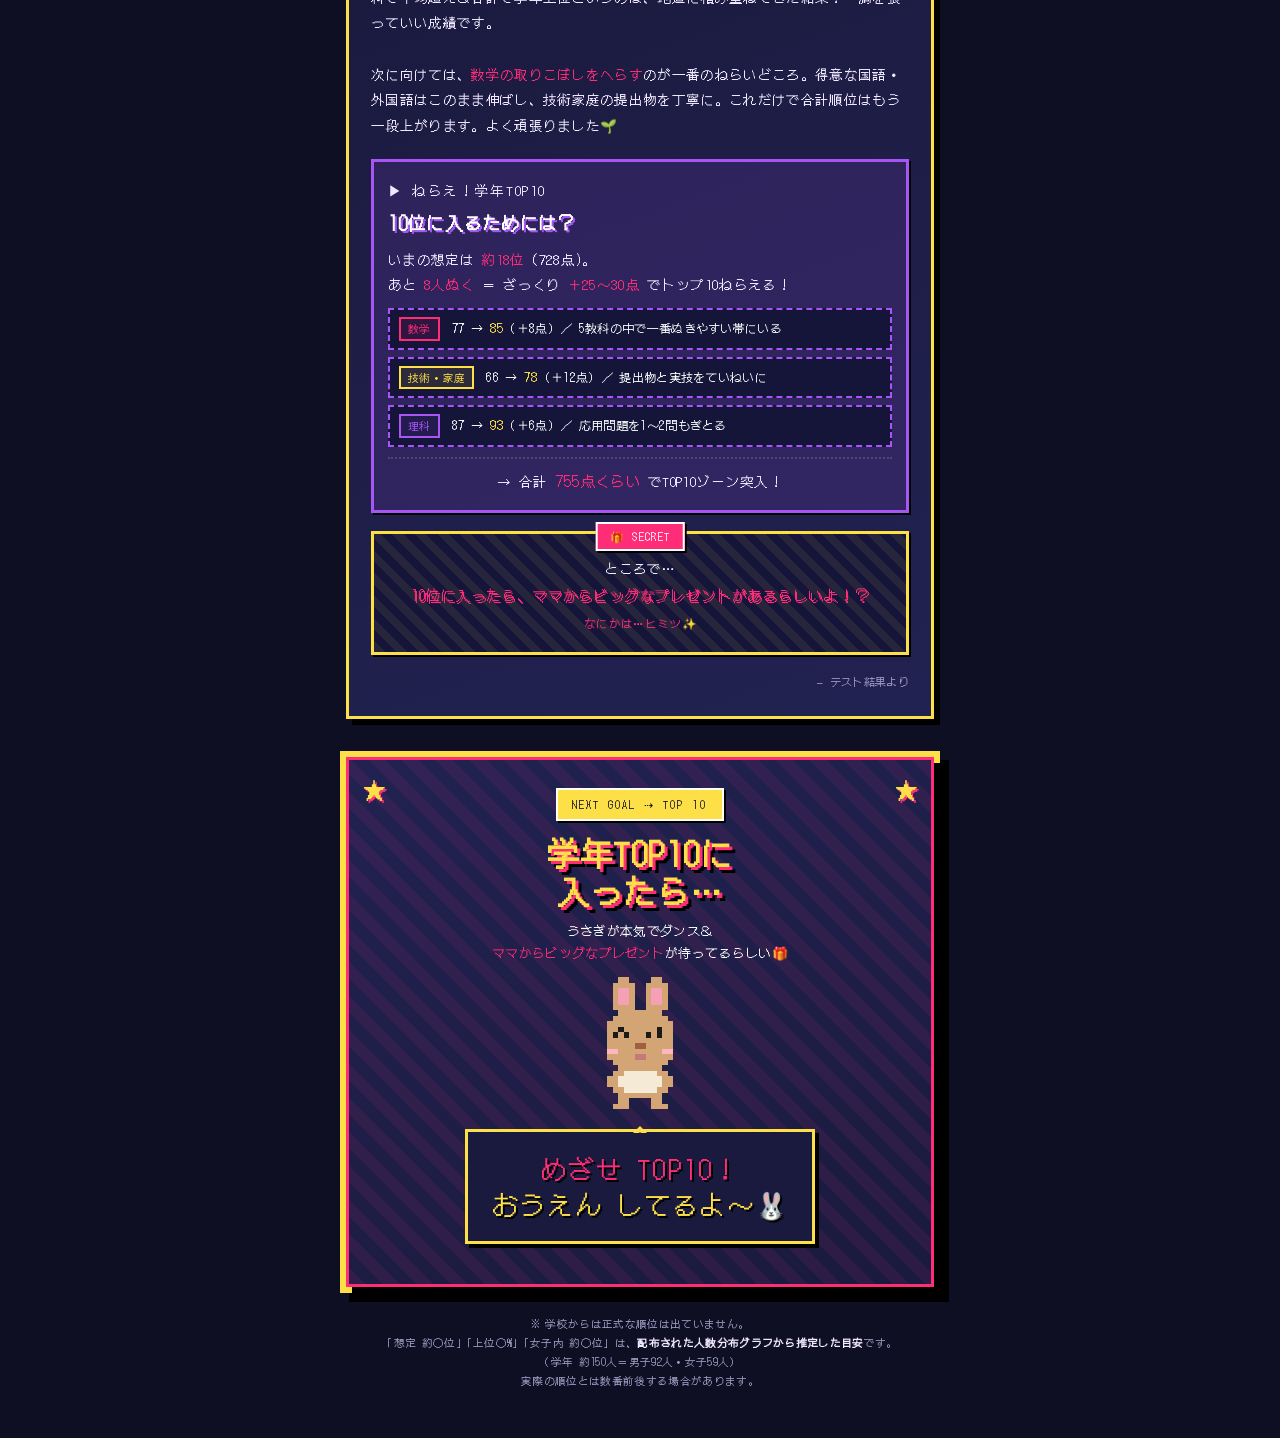
==== commit 32cf1a7b: "feat: 多数調整 - うさぎサイズ縮小（hero 140→88, top10 140→96） - noindex強化（複数bot指定）+ robots.txt追加 - 吹き出しを英検サイト風（黄枠" ====
--- a/index.html
+++ b/index.html
@@ -4,7 +4,9 @@
 <meta charset="UTF-8">
 <meta name="viewport" content="width=device-width, initial-scale=1.0">
 <title>さらちゃんのテスト分析</title>
-<meta name="robots" content="noindex,nofollow">
+<meta name="robots" content="noindex,nofollow,noarchive,nosnippet,noimageindex">
+<meta name="googlebot" content="noindex,nofollow,noarchive,nosnippet,noimageindex">
+<meta name="bingbot" content="noindex,nofollow,noarchive,nosnippet">
 <link rel="preconnect" href="https://fonts.googleapis.com">
 <link rel="preconnect" href="https://fonts.gstatic.com" crossorigin>
 <link href="https://fonts.googleapis.com/css2?family=DotGothic16&family=Zen+Kaku+Gothic+New:wght@400;500;700;900&display=swap" rel="stylesheet">
@@ -140,7 +142,7 @@
     margin:14px auto 18px;gap:12px;
   }
   .rabbit-wrap{
-    position:relative;width:140px;height:210px;
+    position:relative;width:88px;height:132px;
     display:flex;align-items:flex-end;justify-content:center;
     overflow:visible;
   }
@@ -149,20 +151,28 @@
     transition:transform .15s ease-out;
   }
   .rabbit-bubble{
-    position:relative;background:#fff;color:var(--kdark);
-    padding:8px 14px;font-family:"DotGothic16",monospace;font-size:12px;
-    border:3px solid var(--kdark);box-shadow:var(--shadow-pixel-sm);
-    line-height:1.5;
-  }
+    position:relative;background:var(--kcard);color:var(--kyellow);
+    padding:14px 20px;font-family:"DotGothic16",monospace;font-size:22px;
+    border:3px solid var(--kyellow);box-shadow:var(--shadow-pixel);
+    line-height:1.4;letter-spacing:.04em;text-align:center;font-weight:400;
+    text-shadow:2px 2px 0 #000;
+  }
+  .rabbit-bubble.big{font-size:26px;padding:18px 24px;letter-spacing:.06em}
+  .rabbit-bubble .pink{color:var(--kpink);text-shadow:2px 2px 0 #000}
+  .rabbit-bubble .white{color:#fff;text-shadow:2px 2px 0 #000}
   .rabbit-bubble::after{
     content:"";position:absolute;top:-13px;left:50%;transform:translateX(-50%);
-    width:0;height:0;border:6px solid transparent;
-    border-bottom-color:var(--kdark);
+    width:0;height:0;border:7px solid transparent;
+    border-bottom-color:var(--kyellow);
   }
   .rabbit-bubble::before{
     content:"";position:absolute;top:-7px;left:50%;transform:translateX(-50%);
-    width:0;height:0;border:6px solid transparent;
-    border-bottom-color:#fff;z-index:1;
+    width:0;height:0;border:7px solid transparent;
+    border-bottom-color:var(--kcard);z-index:1;
+  }
+  @media (max-width:480px){
+    .rabbit-bubble{font-size:18px}
+    .rabbit-bubble.big{font-size:21px;padding:14px 18px}
   }
   /* star burst overlay */
   .star-burst{position:absolute;inset:0;pointer-events:none;overflow:visible}
@@ -211,6 +221,51 @@
   .rankbig .of{font-family:"DotGothic16",monospace;font-size:11px;color:var(--kink-soft);margin-left:auto}
 
   .pillrow{display:flex;gap:8px;flex-wrap:wrap;margin-top:18px}
+
+  /* ===== Roulette ===== */
+  .roul{
+    display:inline-block;
+    font-variant-numeric:tabular-nums;
+    font-feature-settings:"tnum";
+  }
+  .roul.spinning{
+    animation:pixel-blink .12s steps(2,end) infinite;
+    color:var(--kyellow);
+  }
+
+  /* ===== Girls rank highlight ===== */
+  .girls-rank{
+    margin-top:22px;padding:16px 14px 14px;text-align:center;
+    background:
+      repeating-linear-gradient(45deg,rgba(255,45,120,.1) 0 10px,transparent 10px 20px),
+      linear-gradient(160deg,rgba(168,85,247,.15),rgba(255,45,120,.15));
+    border:3px solid var(--kpink);
+    box-shadow:4px 4px 0 #000, 0 0 0 4px var(--kyellow), 7px 7px 0 4px #000;
+    position:relative;
+  }
+  .gr-eyebrow{
+    display:inline-block;font-family:"DotGothic16",monospace;font-size:10.5px;
+    color:var(--kdark);background:var(--kyellow);
+    padding:3px 11px;border:2px solid #fff;box-shadow:var(--shadow-pixel-sm);
+    letter-spacing:.16em;margin-bottom:8px;
+  }
+  .gr-lead{
+    font-family:"DotGothic16",monospace;font-size:13px;color:#fff;margin-bottom:4px;
+  }
+  .gr-bignum{
+    font-family:"DotGothic16",monospace;font-size:54px;line-height:1;
+    color:var(--kyellow);
+    text-shadow:3px 3px 0 var(--kpink),6px 6px 0 #000;
+    letter-spacing:.04em;margin:6px 0 8px;
+  }
+  .gr-bignum small{font-size:22px;margin-left:4px;color:#fff;text-shadow:2px 2px 0 #000}
+  .gr-foot{
+    font-family:"DotGothic16",monospace;font-size:12px;color:#fff;letter-spacing:.04em;
+  }
+  .gr-foot b{color:var(--kpink);font-weight:400;font-size:14px}
+  @media (max-width:480px){
+    .gr-bignum{font-size:46px}
+  }
 
   .strip{margin-top:24px}
   .strip-label{
@@ -530,9 +585,9 @@
     <div class="rabbit-stage">
       <div class="rabbit-wrap">
         <div class="star-burst" id="starBurst"></div>
-        <svg width="140" height="210" viewBox="0 0 16 24" id="rabbit-hero"></svg>
-      </div>
-      <div class="rabbit-bubble pixel-sm">がんばったね！けっかみてみよっ</div>
+        <svg width="88" height="132" viewBox="0 0 16 24" id="rabbit-hero"></svg>
+      </div>
+      <div class="rabbit-bubble big"><span class="pink">がんばったね！</span><br>けっかみてみよっ</div>
     </div>
 
     <p class="who pixel-sm">三宿中学校　1年E組 12番　木村さら</p>
@@ -541,16 +596,24 @@
   <!-- HERO -->
   <div class="hero pixel-card-pink rise">
     <span class="hero-tag">▶ 9教科 合計</span>
-    <div class="bignum">728<span>点</span></div>
+    <div class="bignum"><span class="roul" data-target="728" data-duration="1800">000</span><span>点</span></div>
     <p class="sub">学年平均 <b>522.4点</b>　＋205.6点</p>
     <div class="rankbig">
       <span class="lab">想定順位</span>
-      <span class="num">約18<small>位</small></span>
+      <span class="num">約<span class="roul" data-target="18" data-duration="2200" data-pad="2">00</span><small>位</small></span>
       <span class="of">／ 約150人中</span>
     </div>
-    <p class="sub" style="margin-top:10px;font-family:'DotGothic16',monospace">
-      女子の中でみると <b>約7位</b>（女子59人中）
-    </p>
+
+    <!-- 女子内順位を強調 -->
+    <div class="girls-rank">
+      <span class="gr-eyebrow">★ FEMALE RANK ★</span>
+      <p class="gr-lead">女子の中でみると…</p>
+      <div class="gr-bignum">
+        約<span class="roul" data-target="7" data-duration="2600" data-pad="1">0</span><small>位</small>
+      </div>
+      <p class="gr-foot">女子<b>59人</b>中　＝　<b>上位 約12%</b></p>
+    </div>
+
     <div class="pillrow">
       <span class="pixel-chip pink">★ 上位 10〜13%</span>
       <span class="pixel-chip yellow">全教科 平均超え</span>
@@ -687,9 +750,9 @@
       <div class="rabbit-stage" style="margin-top:20px">
         <div class="rabbit-wrap">
           <div class="star-burst" id="starBurst2"></div>
-          <svg width="140" height="210" viewBox="0 0 16 24" id="rabbit-top10"></svg>
+          <svg width="96" height="144" viewBox="0 0 16 24" id="rabbit-top10"></svg>
         </div>
-        <div class="rabbit-bubble pixel-sm">めざせ TOP10！<br>おうえん してるよ〜🐰</div>
+        <div class="rabbit-bubble big"><span class="pink">めざせ TOP10！</span><br>おうえん してるよ〜🐰</div>
       </div>
     </div>
   </section>
@@ -887,6 +950,61 @@
 runDance('rabbit-hero',  'starBurst',  0);
 runDance('rabbit-top10', 'starBurst2', 5);
 
+/* =====================================================================
+   ROULETTE NUMBER ANIMATION
+   ===================================================================== */
+function startRoulette(el){
+  const target = parseInt(el.dataset.target, 10);
+  const duration = parseInt(el.dataset.duration || '1800', 10);
+  const pad = parseInt(el.dataset.pad || String(String(target).length), 10);
+  const start = performance.now();
+  el.classList.add('spinning');
+
+  function fmt(n){
+    return String(Math.max(0, Math.floor(n))).padStart(pad, '0');
+  }
+  function frame(now){
+    const t = Math.min(1, (now - start) / duration);
+    // ease-out cubic
+    const eased = 1 - Math.pow(1 - t, 3);
+    if(t < 0.65){
+      // rapid random spin in early phase
+      const range = target * 3 + 30;
+      el.textContent = fmt(Math.random() * range);
+    } else {
+      // ease toward target
+      const v = target * eased + (1-eased) * (target*1.4);
+      el.textContent = fmt(v);
+    }
+    if(t < 1){
+      requestAnimationFrame(frame);
+    } else {
+      el.textContent = fmt(target);
+      el.classList.remove('spinning');
+    }
+  }
+  requestAnimationFrame(frame);
+}
+
+(function(){
+  const targets = document.querySelectorAll('.roul');
+  // start when in view
+  if('IntersectionObserver' in window){
+    const io = new IntersectionObserver(entries=>{
+      entries.forEach(e=>{
+        if(e.isIntersecting && !e.target.dataset.spun){
+          e.target.dataset.spun = '1';
+          startRoulette(e.target);
+          io.unobserve(e.target);
+        }
+      });
+    },{threshold:0.4});
+    targets.forEach(t=>io.observe(t));
+  } else {
+    targets.forEach(t=>startRoulette(t));
+  }
+})();
+
 /* ---- Static rabbits ---- */
 staticRabbit('rabbit-closing','wink');
 staticRabbit('float-rabbit-template','happy');
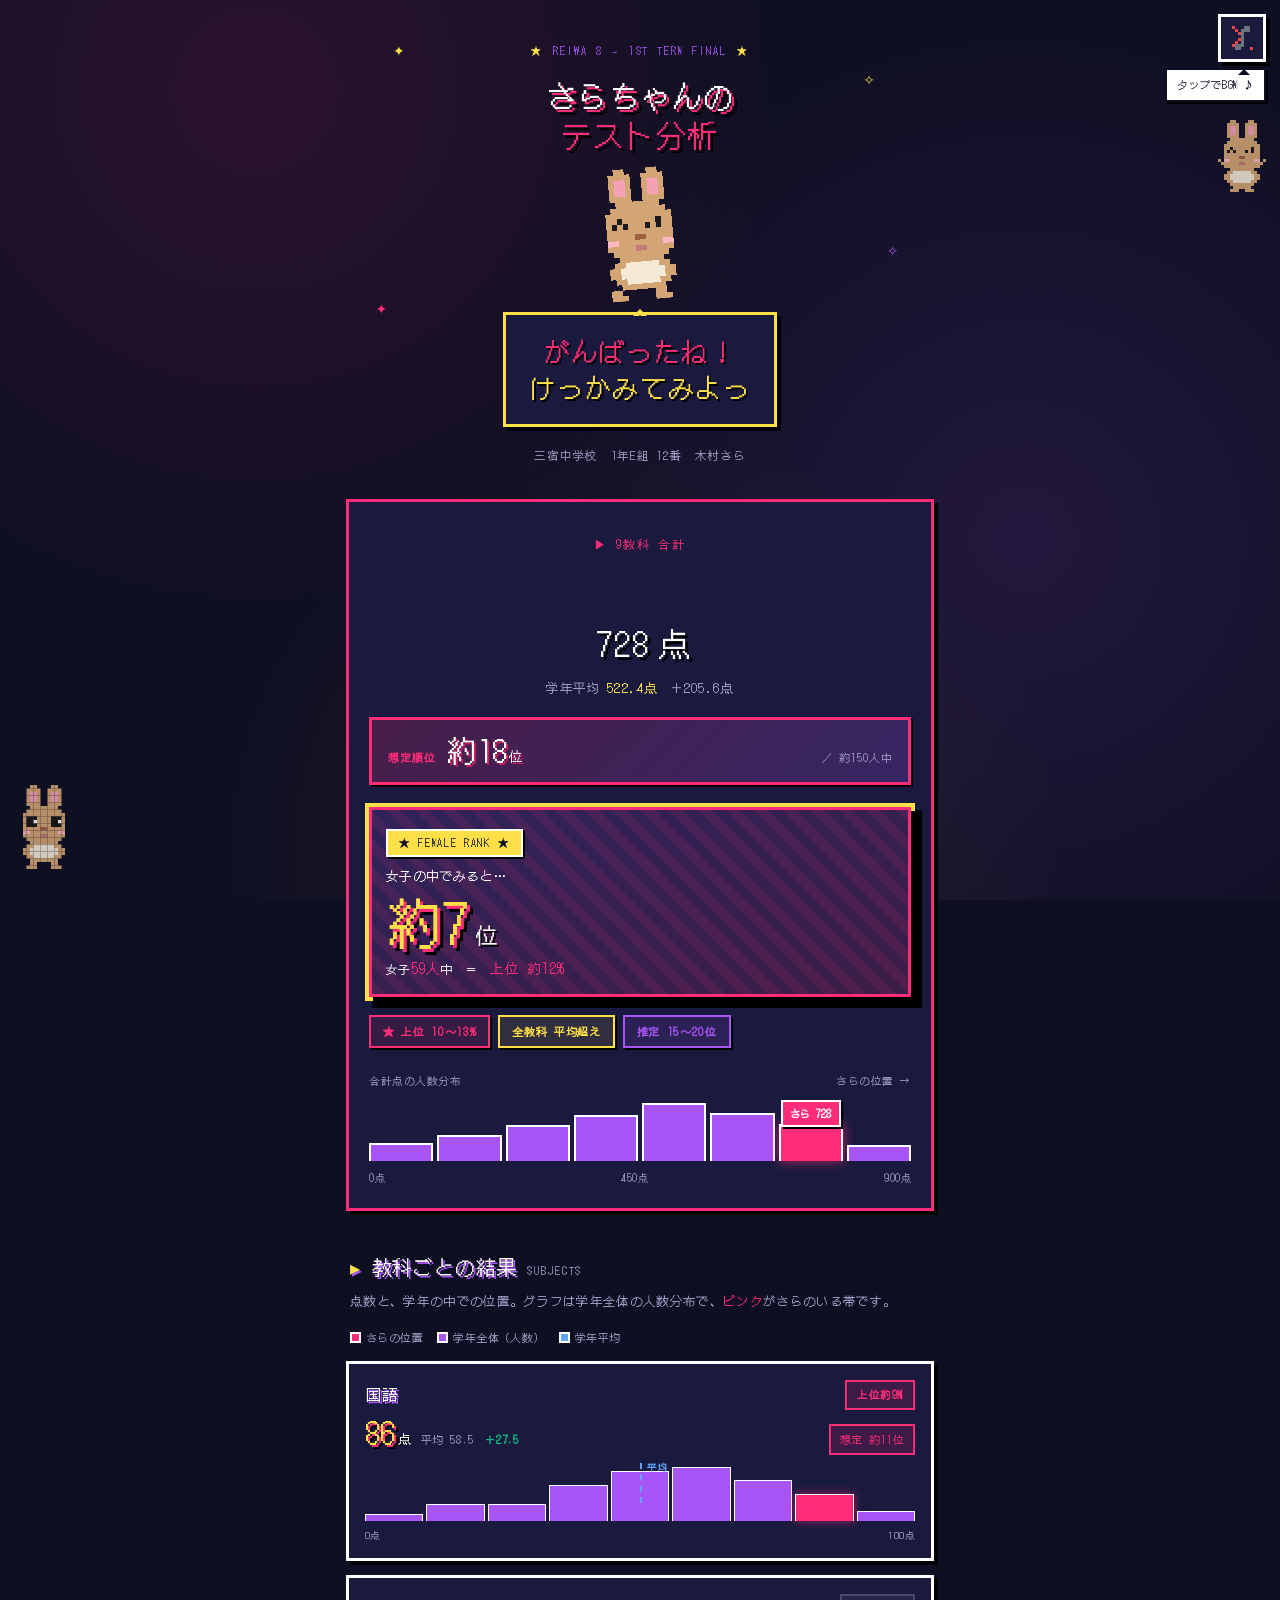
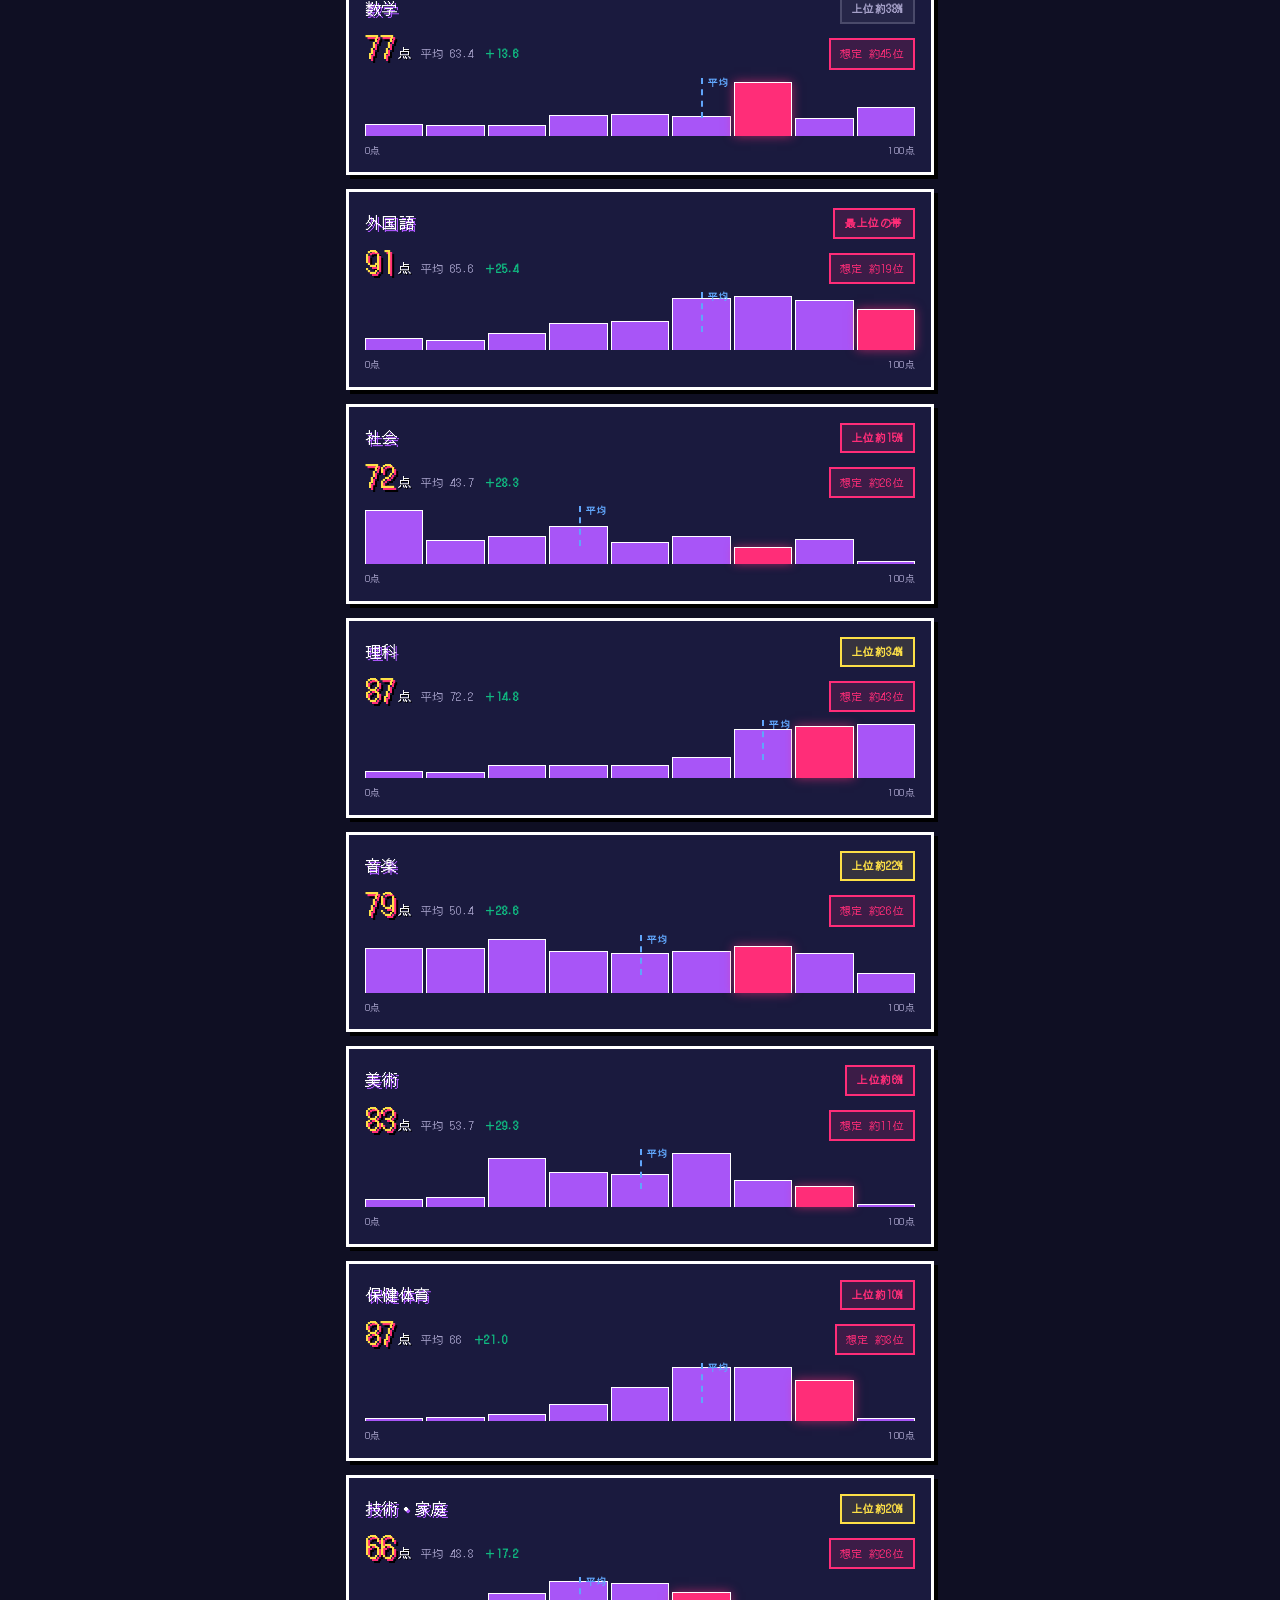
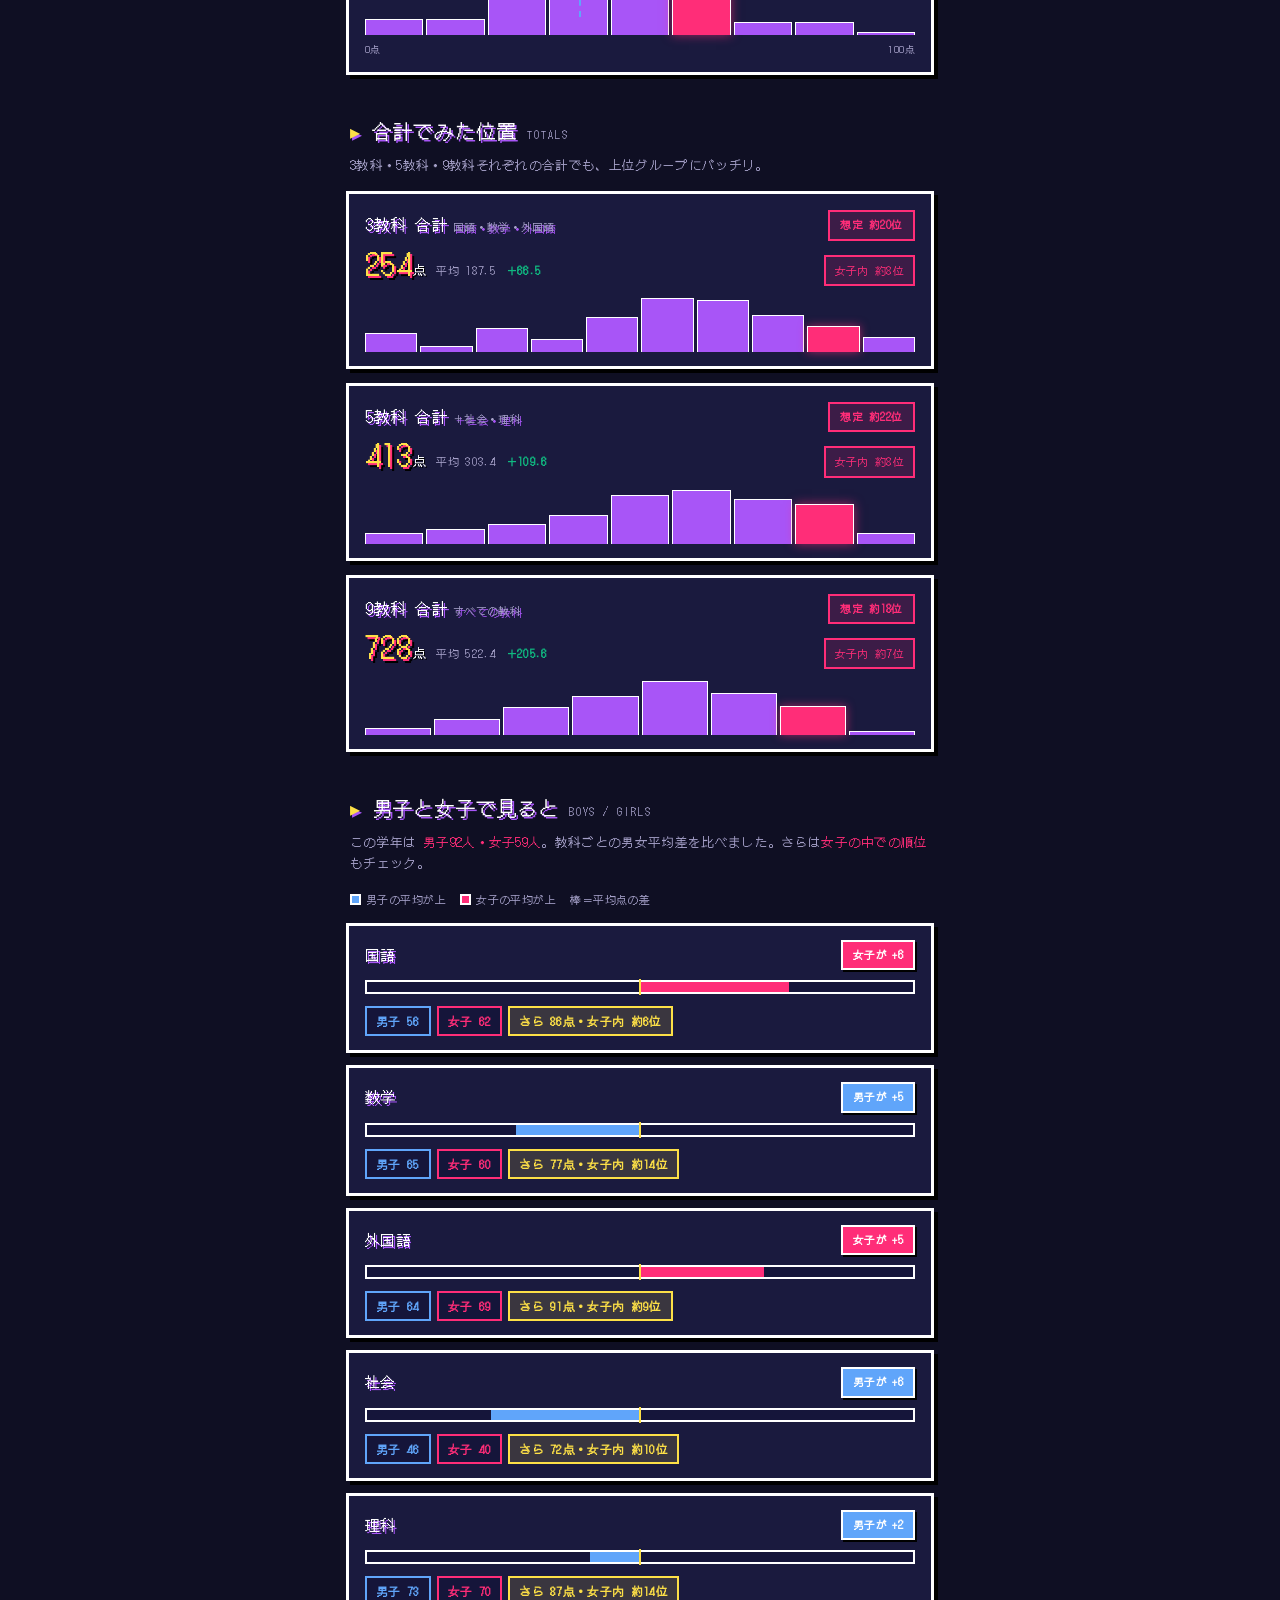
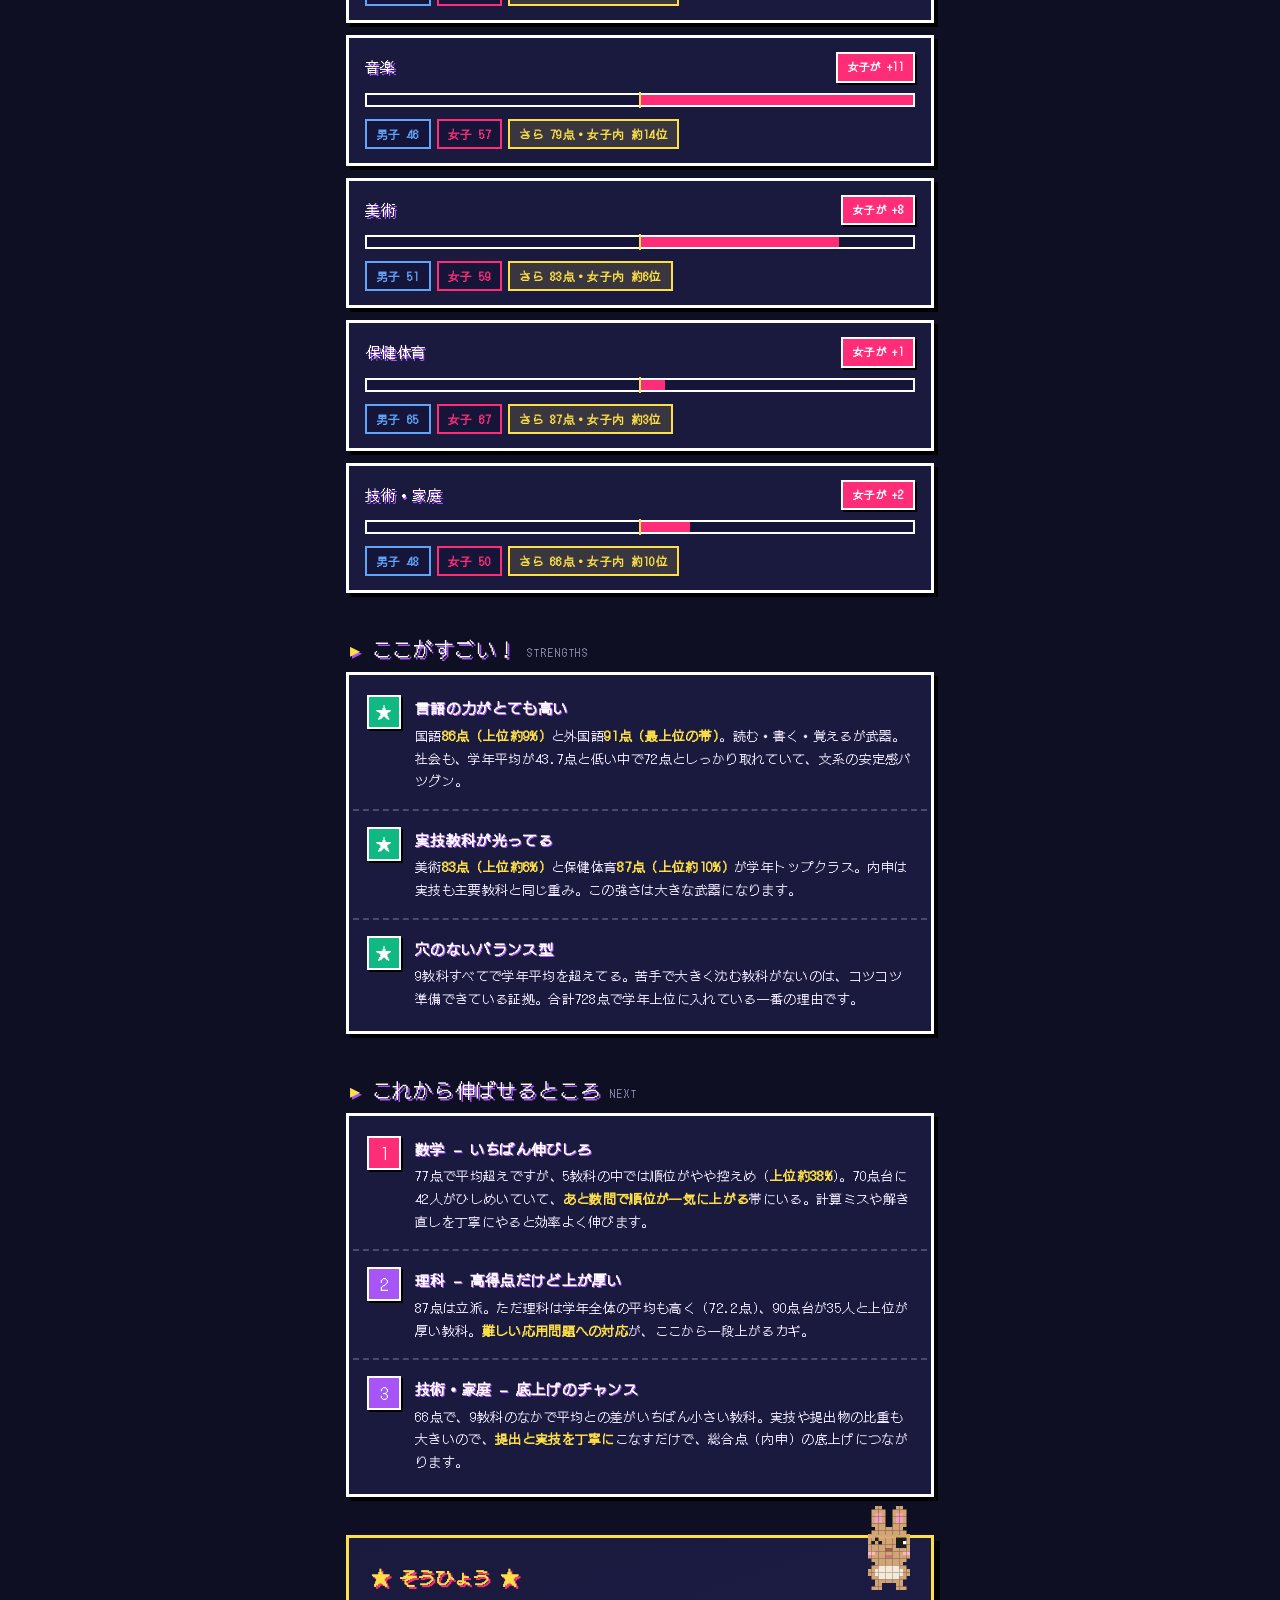
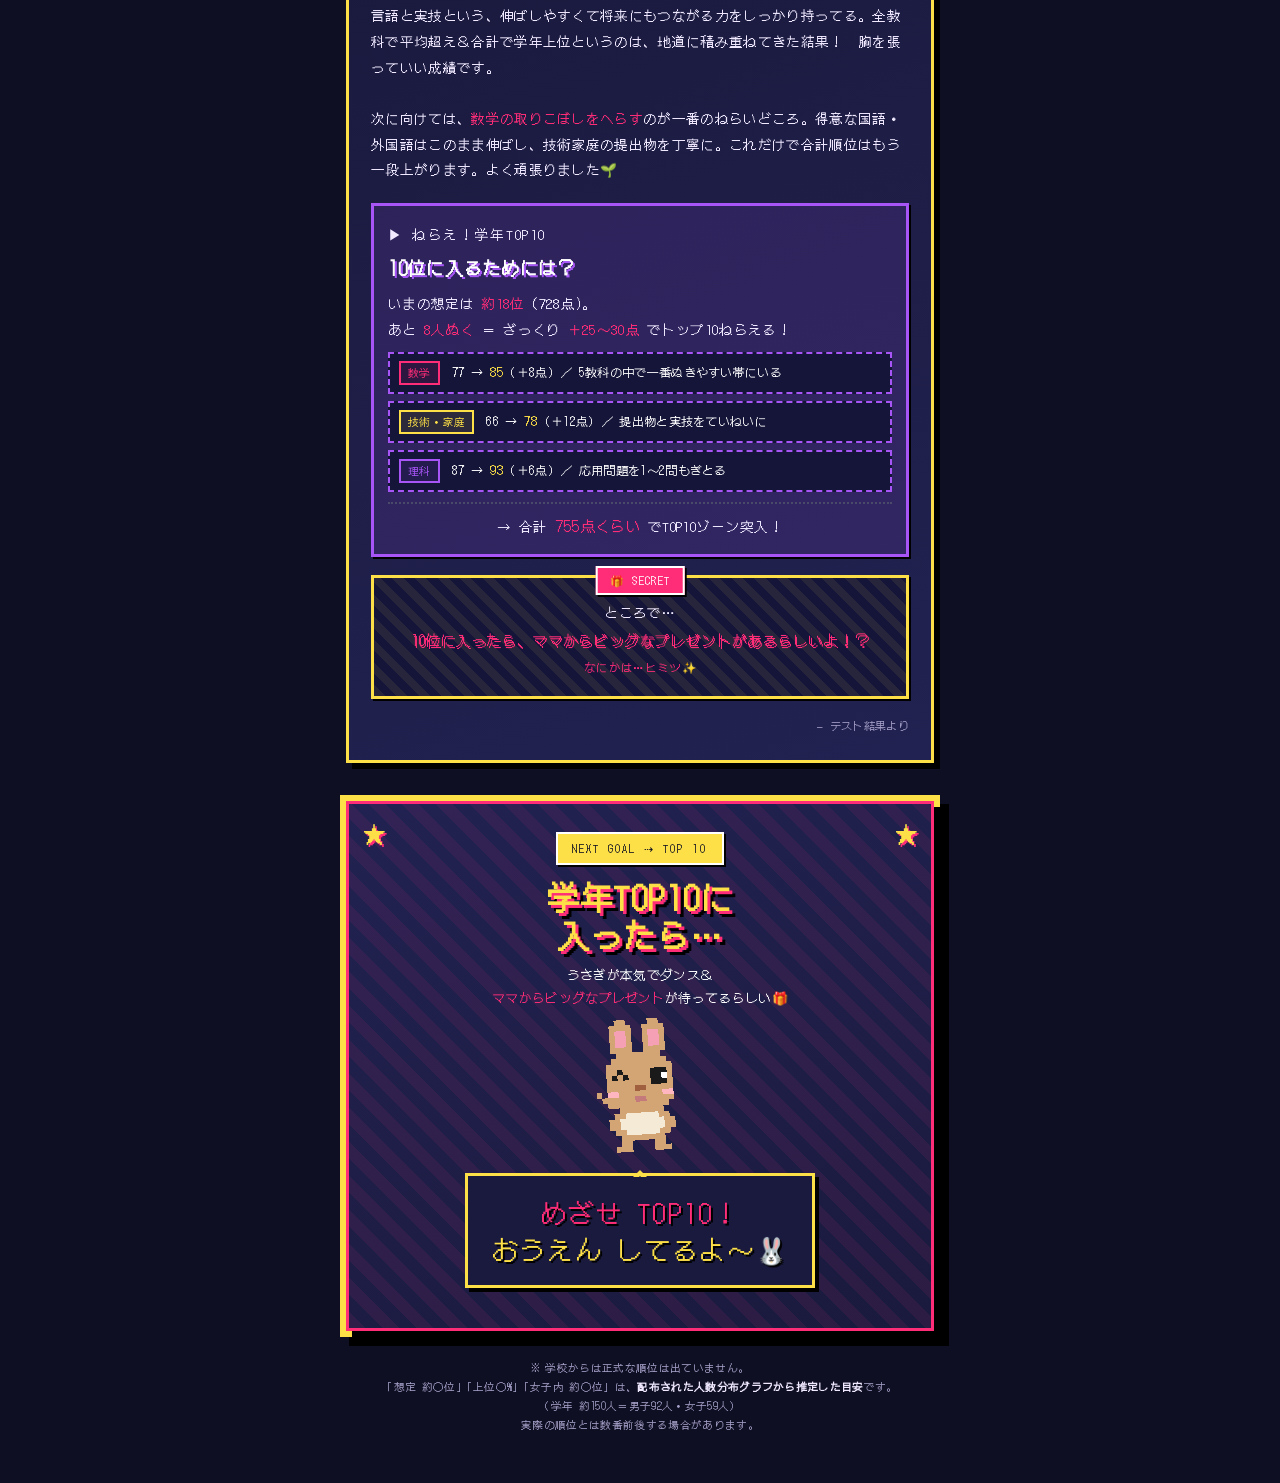
==== commit 91aca0dc: "style: 728点を中央・特大化（108px、ピンク二重影） Co-Authored-By: Claude Opus 4.7 (1M context) <noreply@anthropic.com" ====
--- a/index.html
+++ b/index.html
@@ -193,22 +193,29 @@
 
   /* ===== Hero ===== */
   .hero{
-    margin-top:22px;padding:24px 20px 22px;position:relative;
+    margin-top:22px;padding:26px 20px 22px;position:relative;text-align:center;
   }
   .hero-tag{
-    font-family:"DotGothic16",monospace;font-size:11px;color:var(--kpink);
-    letter-spacing:.12em;
+    display:inline-block;
+    font-family:"DotGothic16",monospace;font-size:12px;color:var(--kpink);
+    letter-spacing:.14em;margin-bottom:2px;
   }
   .bignum{
     font-family:"DotGothic16",monospace;font-weight:400;
-    font-size:74px;line-height:.95;margin:4px 0 4px;
+    font-size:108px;line-height:.95;margin:8px 0 10px;
     color:var(--kyellow);
-    text-shadow:4px 4px 0 var(--kpink),8px 8px 0 rgba(0,0,0,.7);
-    letter-spacing:.02em;
-  }
-  .bignum span{font-size:24px;margin-left:6px;color:#fff;text-shadow:2px 2px 0 #000}
-  .hero .sub{font-size:13px;color:var(--kink-soft);font-family:"DotGothic16",monospace}
+    text-shadow:5px 5px 0 var(--kpink),10px 10px 0 rgba(0,0,0,.8);
+    letter-spacing:.02em;text-align:center;
+    display:block;
+  }
+  .bignum span{font-size:32px;margin-left:8px;color:#fff;text-shadow:3px 3px 0 #000;vertical-align:6px}
+  .hero .sub{font-size:13px;color:var(--kink-soft);font-family:"DotGothic16",monospace;text-align:center}
   .hero .sub b{color:var(--kyellow);font-weight:400}
+  .hero .rankbig, .hero .girls-rank, .hero .strip{text-align:left}
+  @media (max-width:480px){
+    .bignum{font-size:84px;text-shadow:4px 4px 0 var(--kpink),8px 8px 0 rgba(0,0,0,.8)}
+    .bignum span{font-size:26px;vertical-align:4px}
+  }
 
   .rankbig{
     display:flex;align-items:baseline;gap:10px;margin-top:18px;
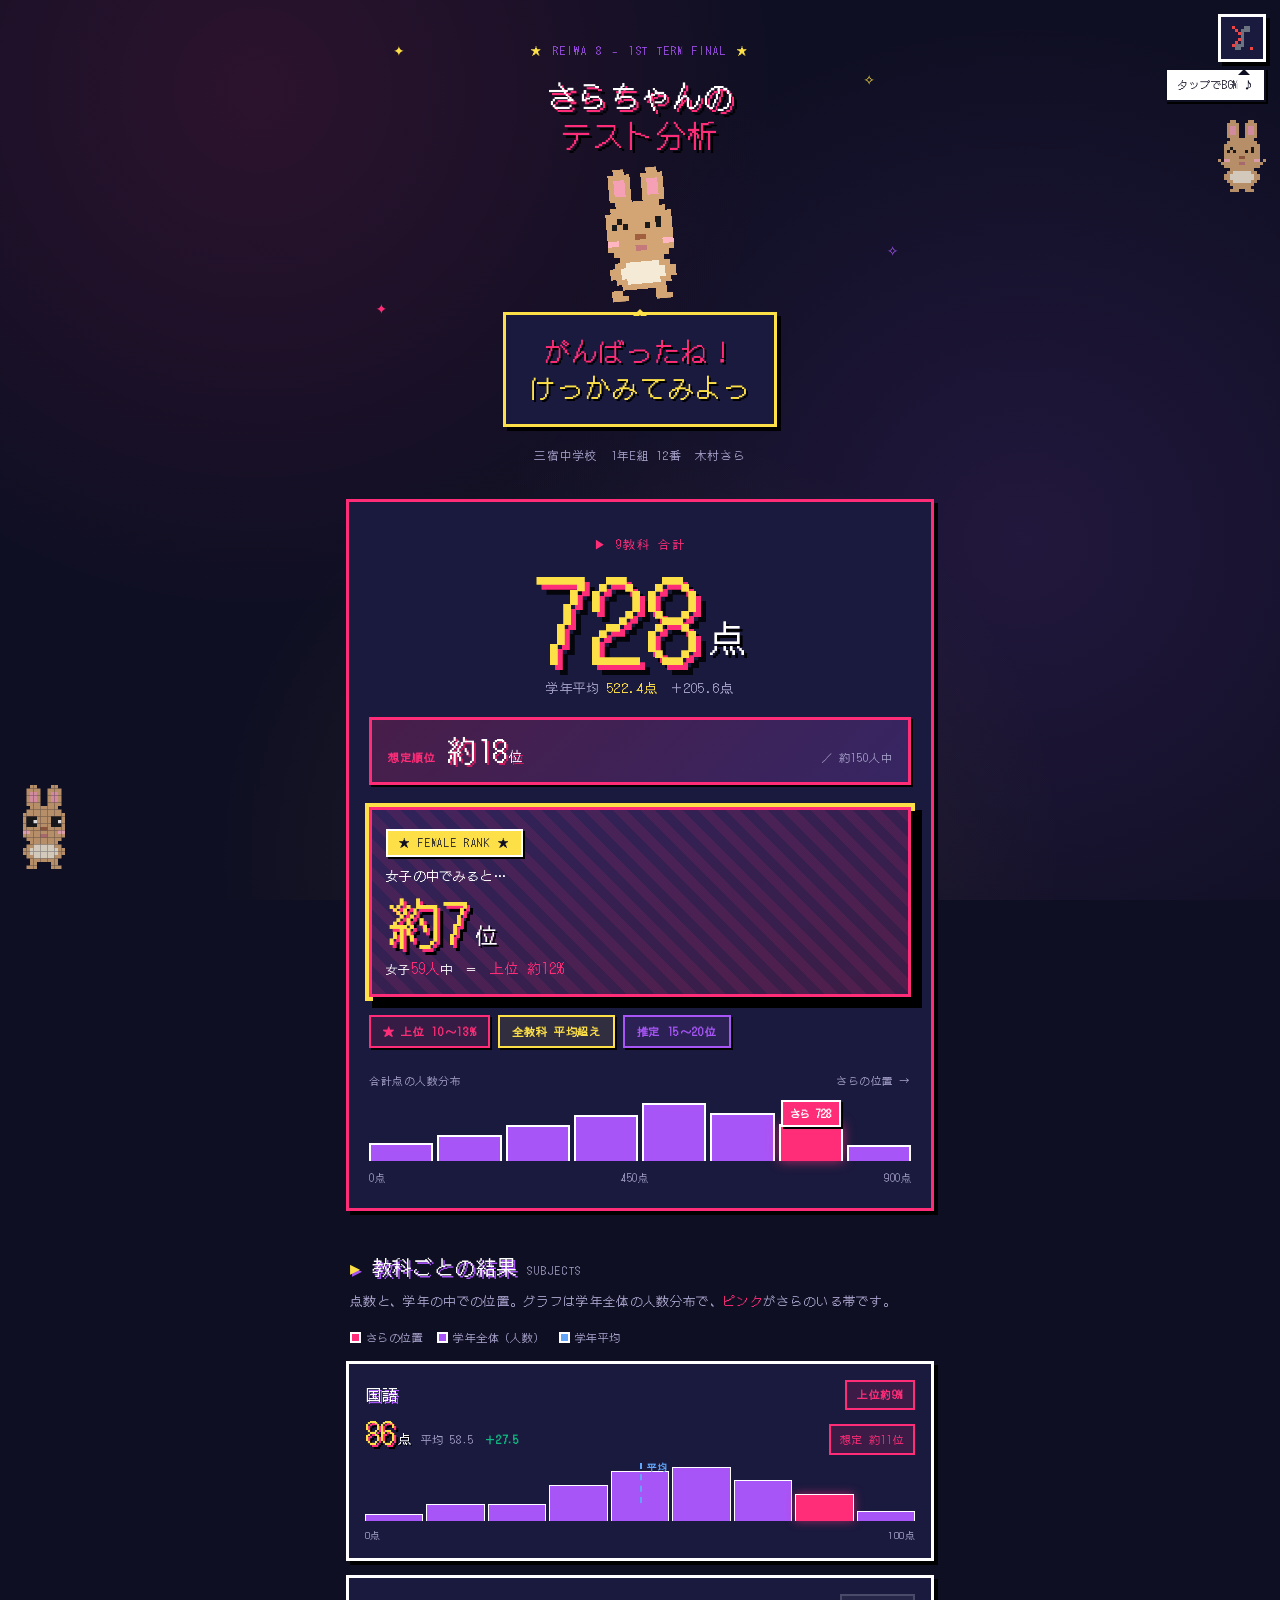
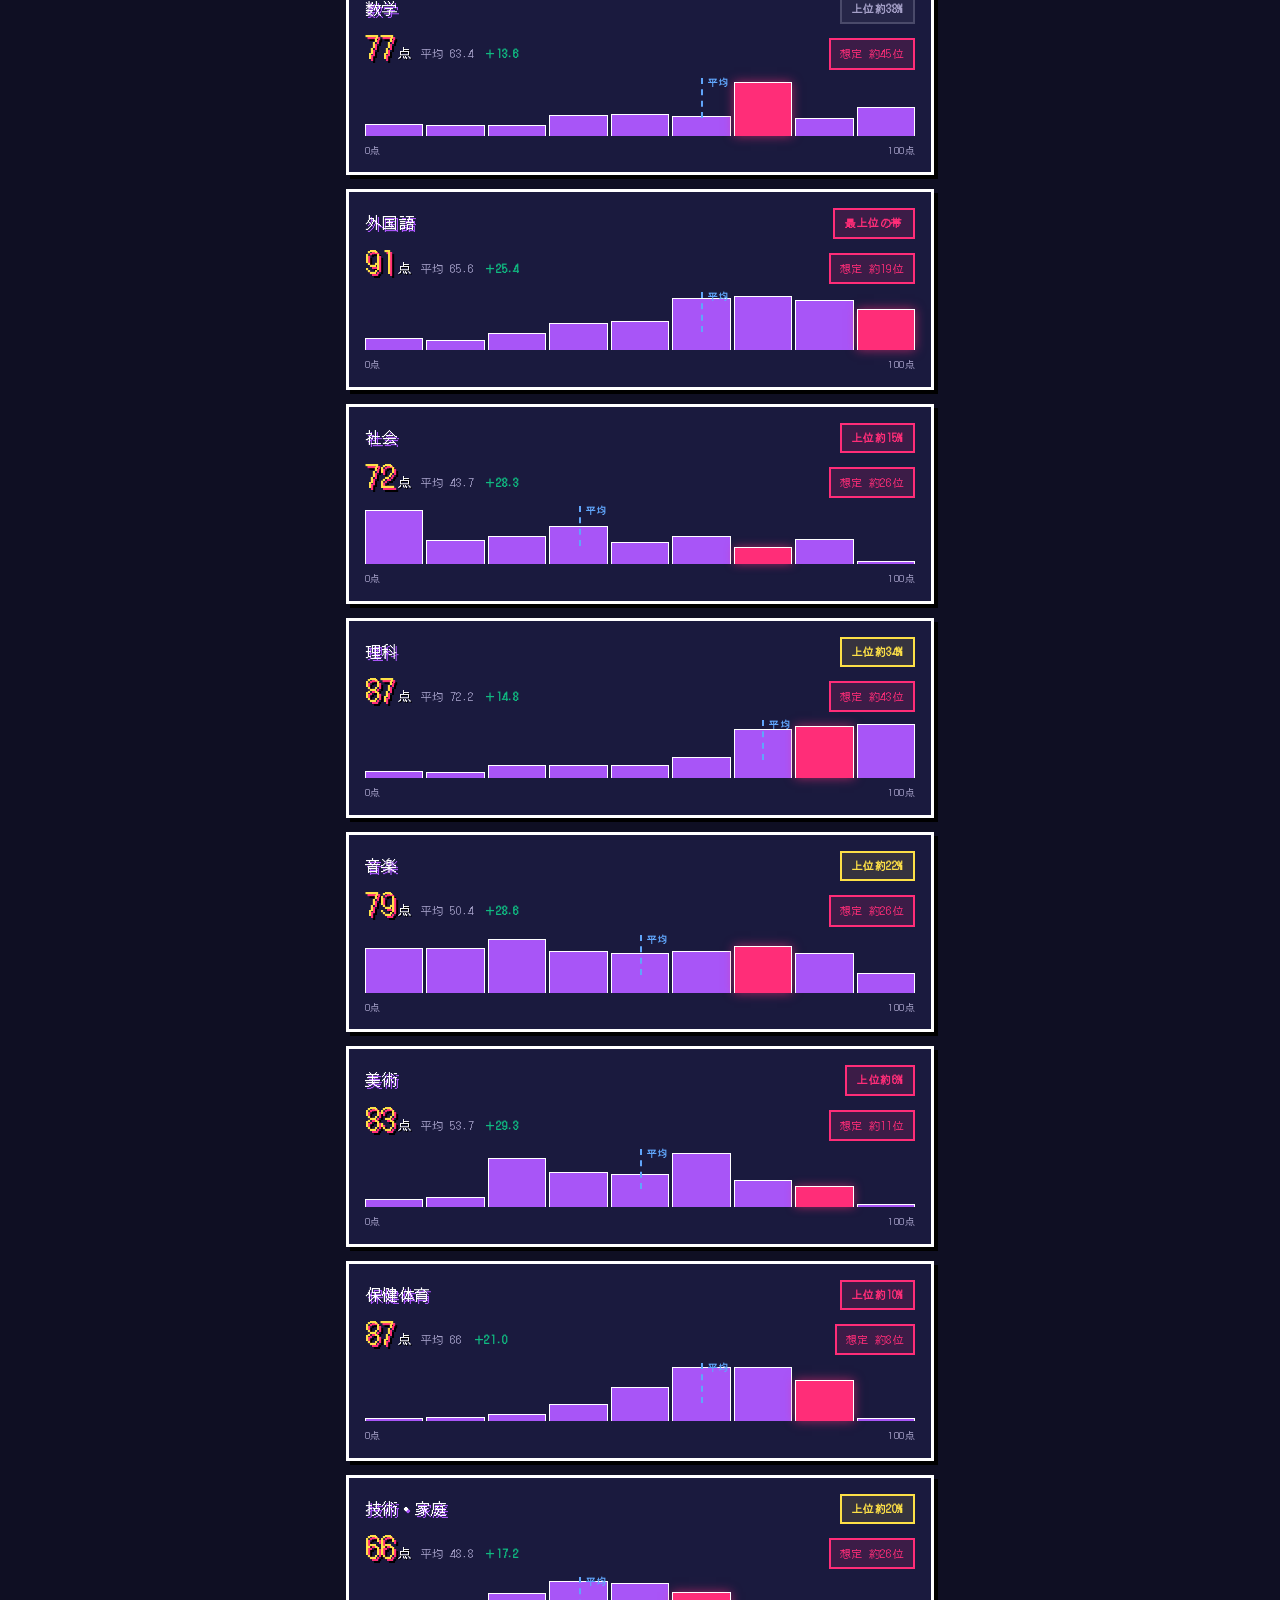
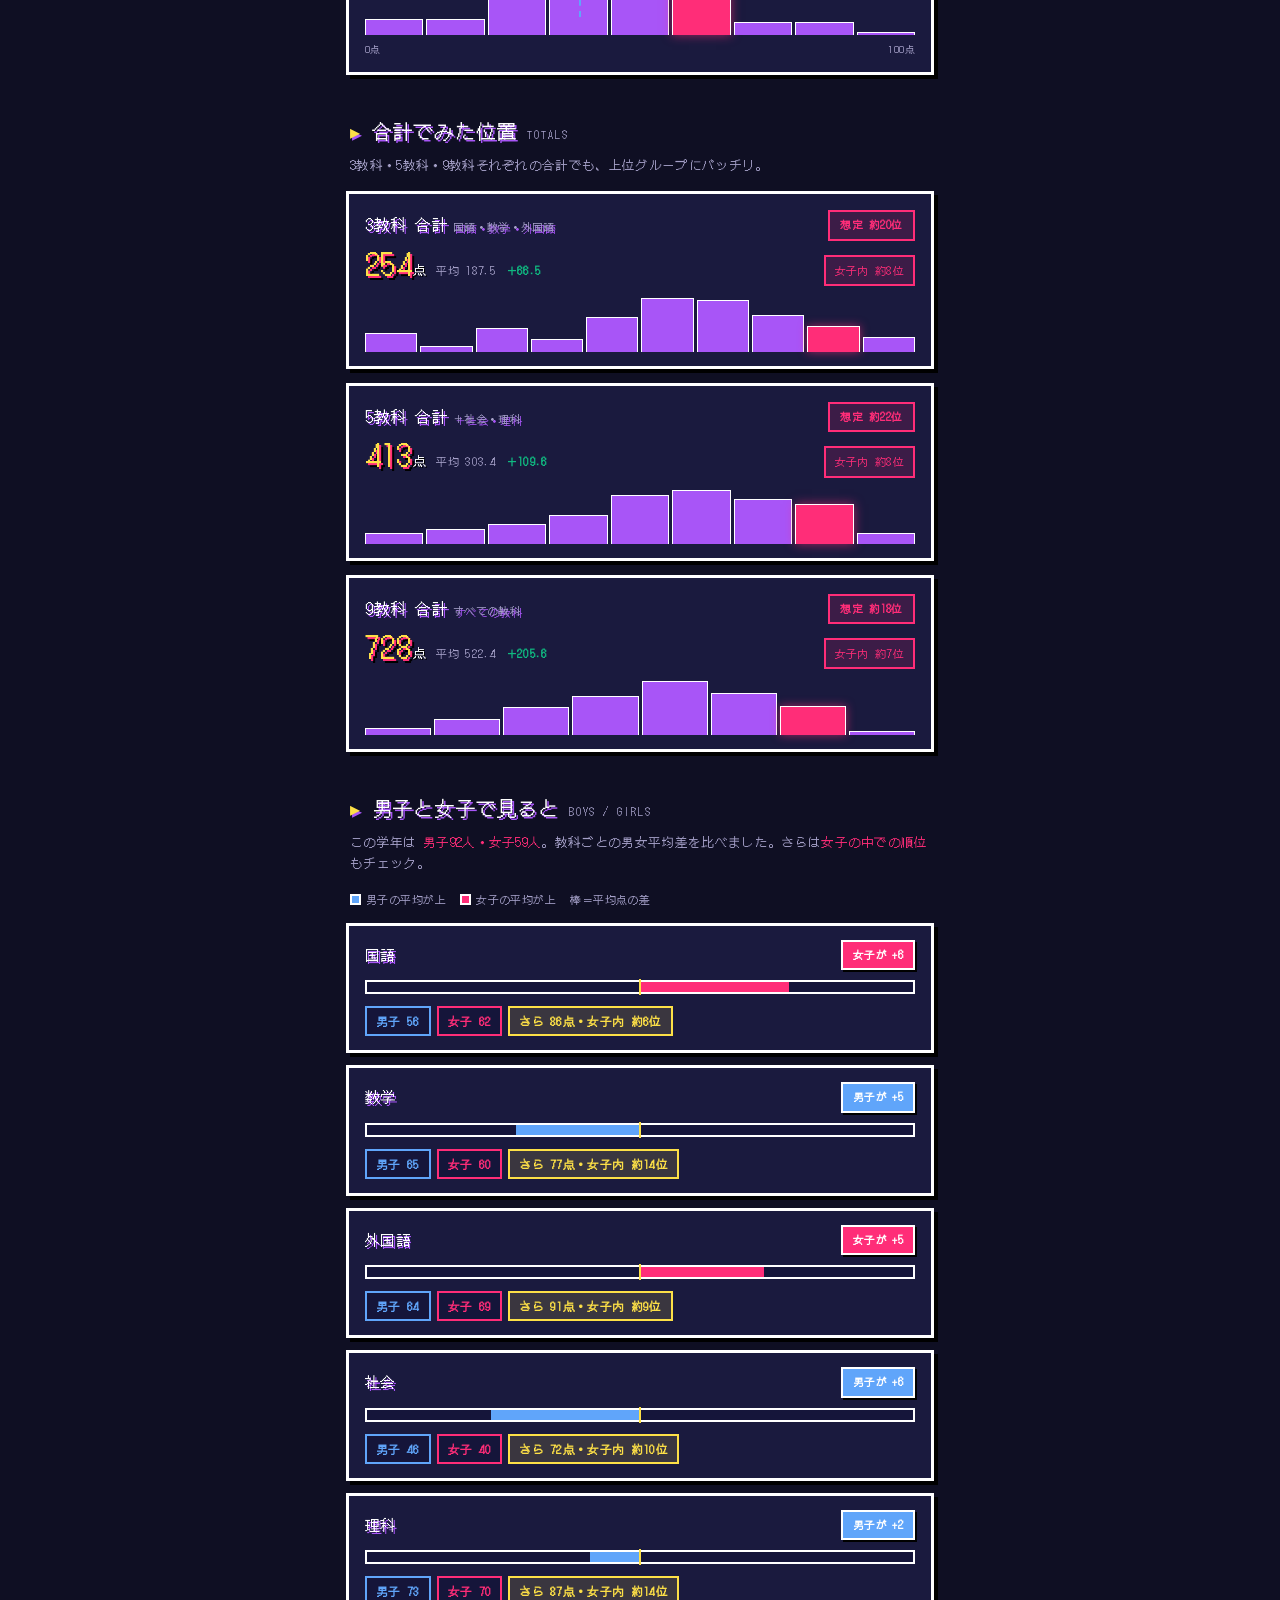
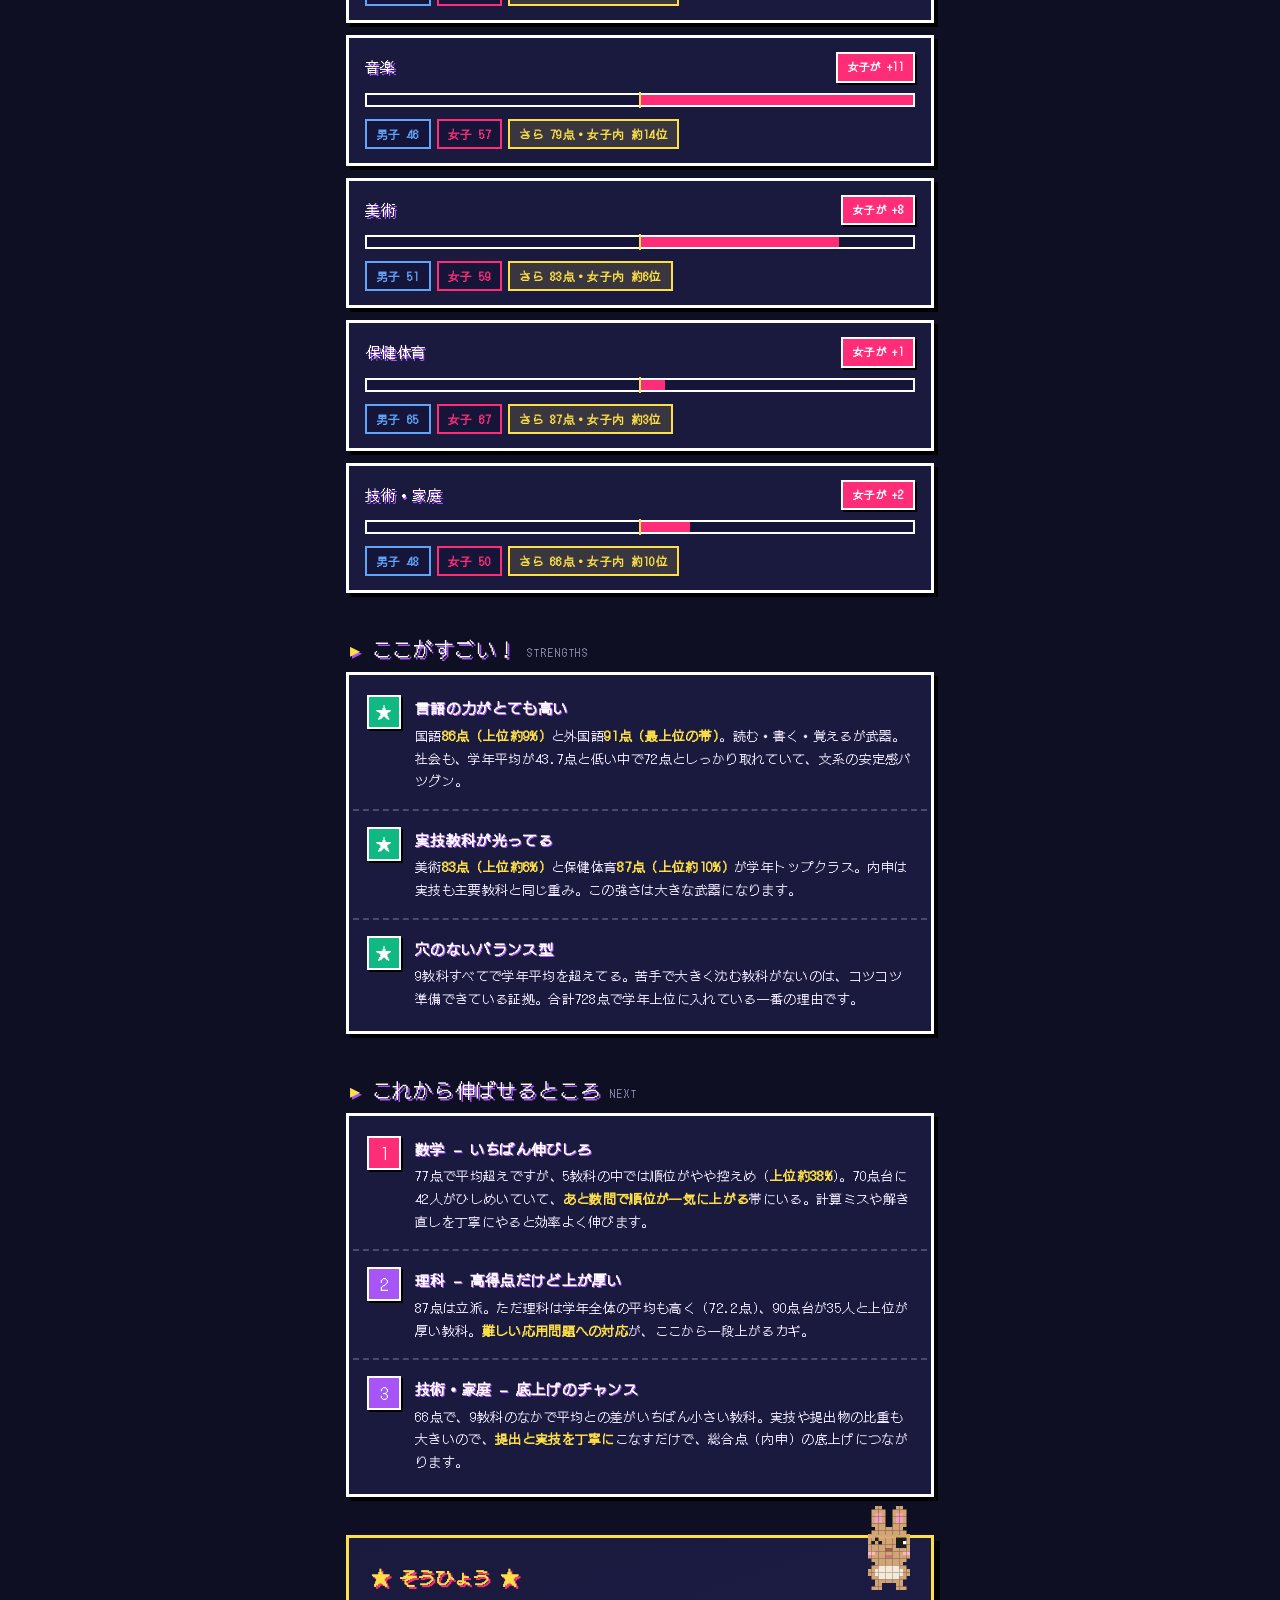
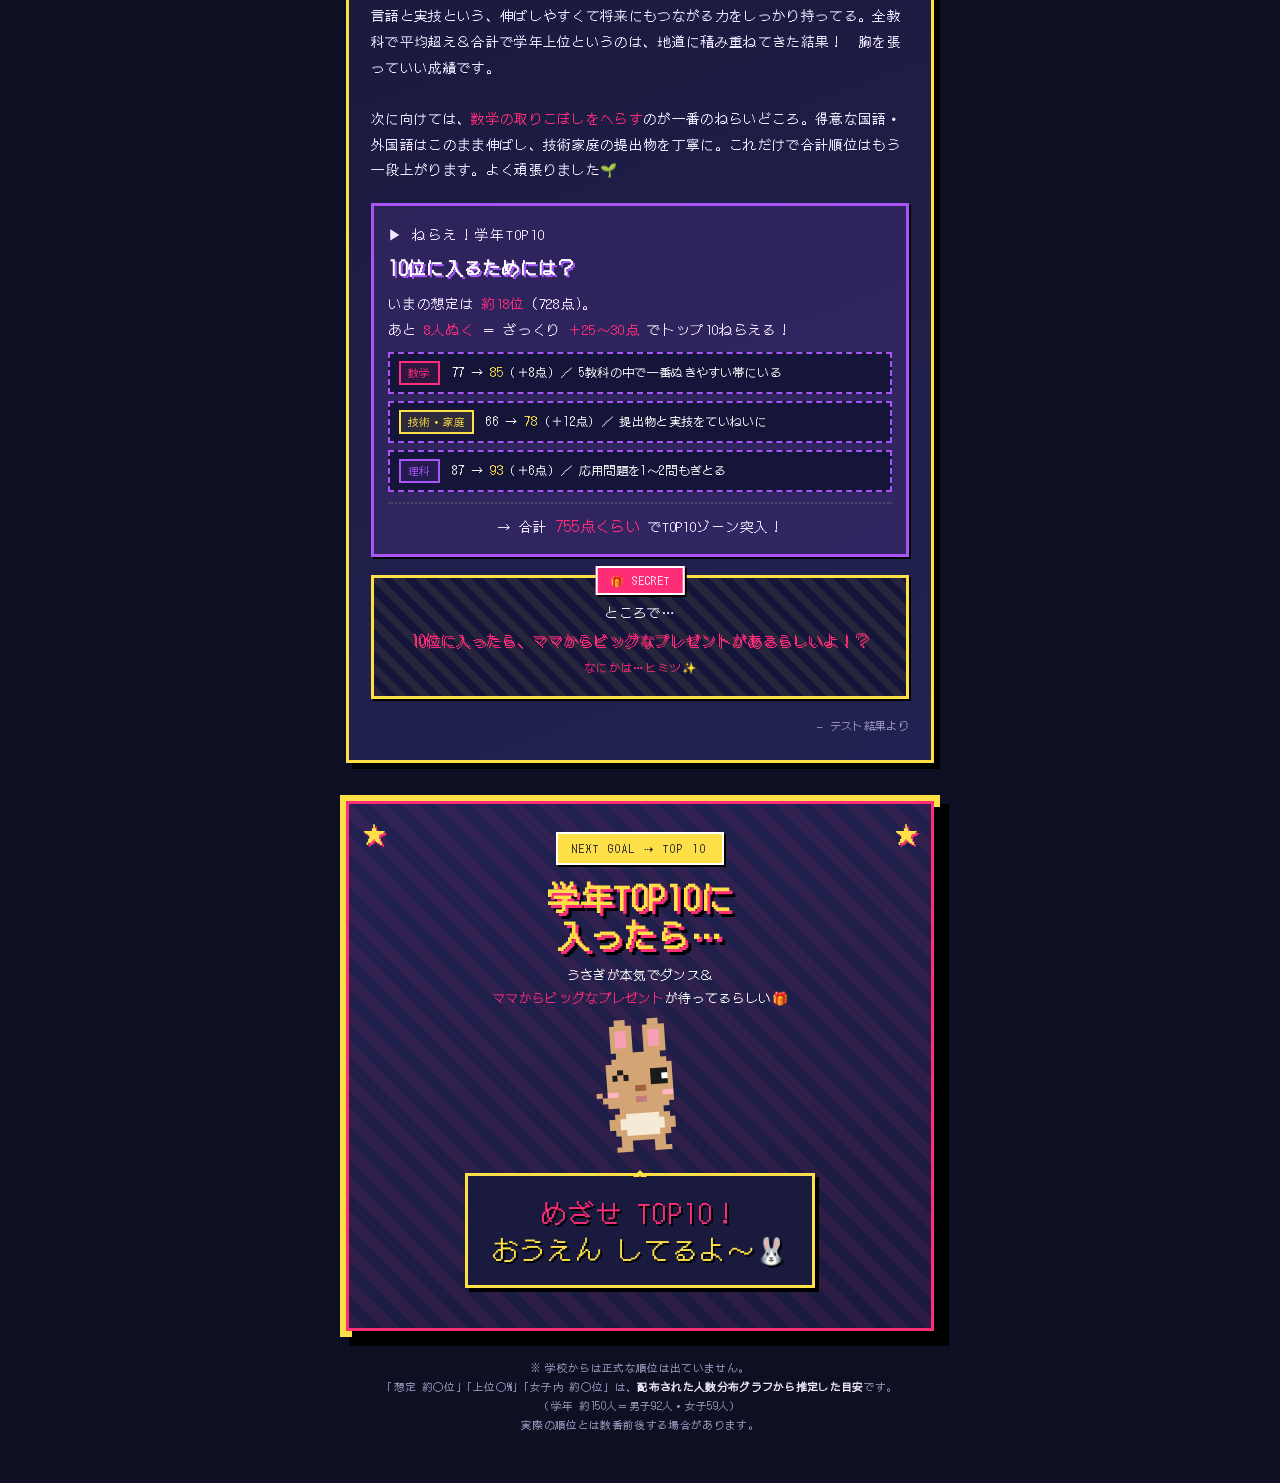
==== commit ed2399f7: "fix: 728がCSS継承で32px白になっていたのを修正 .bignum span ルールが .roul span にも当たって数字が小さく 白くなっていた。クラスベース（.unit）に切替えて、" ====
--- a/index.html
+++ b/index.html
@@ -208,13 +208,14 @@
     letter-spacing:.02em;text-align:center;
     display:block;
   }
-  .bignum span{font-size:32px;margin-left:8px;color:#fff;text-shadow:3px 3px 0 #000;vertical-align:6px}
+  .bignum .roul{color:var(--kyellow);font-size:inherit}
+  .bignum .unit{font-size:36px;margin-left:8px;color:#fff;text-shadow:3px 3px 0 #000;vertical-align:10px}
   .hero .sub{font-size:13px;color:var(--kink-soft);font-family:"DotGothic16",monospace;text-align:center}
   .hero .sub b{color:var(--kyellow);font-weight:400}
   .hero .rankbig, .hero .girls-rank, .hero .strip{text-align:left}
   @media (max-width:480px){
     .bignum{font-size:84px;text-shadow:4px 4px 0 var(--kpink),8px 8px 0 rgba(0,0,0,.8)}
-    .bignum span{font-size:26px;vertical-align:4px}
+    .bignum .unit{font-size:28px;vertical-align:8px}
   }
 
   .rankbig{
@@ -603,7 +604,7 @@
   <!-- HERO -->
   <div class="hero pixel-card-pink rise">
     <span class="hero-tag">▶ 9教科 合計</span>
-    <div class="bignum"><span class="roul" data-target="728" data-duration="1800">000</span><span>点</span></div>
+    <div class="bignum"><span class="roul" data-target="728" data-duration="1800">000</span><span class="unit">点</span></div>
     <p class="sub">学年平均 <b>522.4点</b>　＋205.6点</p>
     <div class="rankbig">
       <span class="lab">想定順位</span>
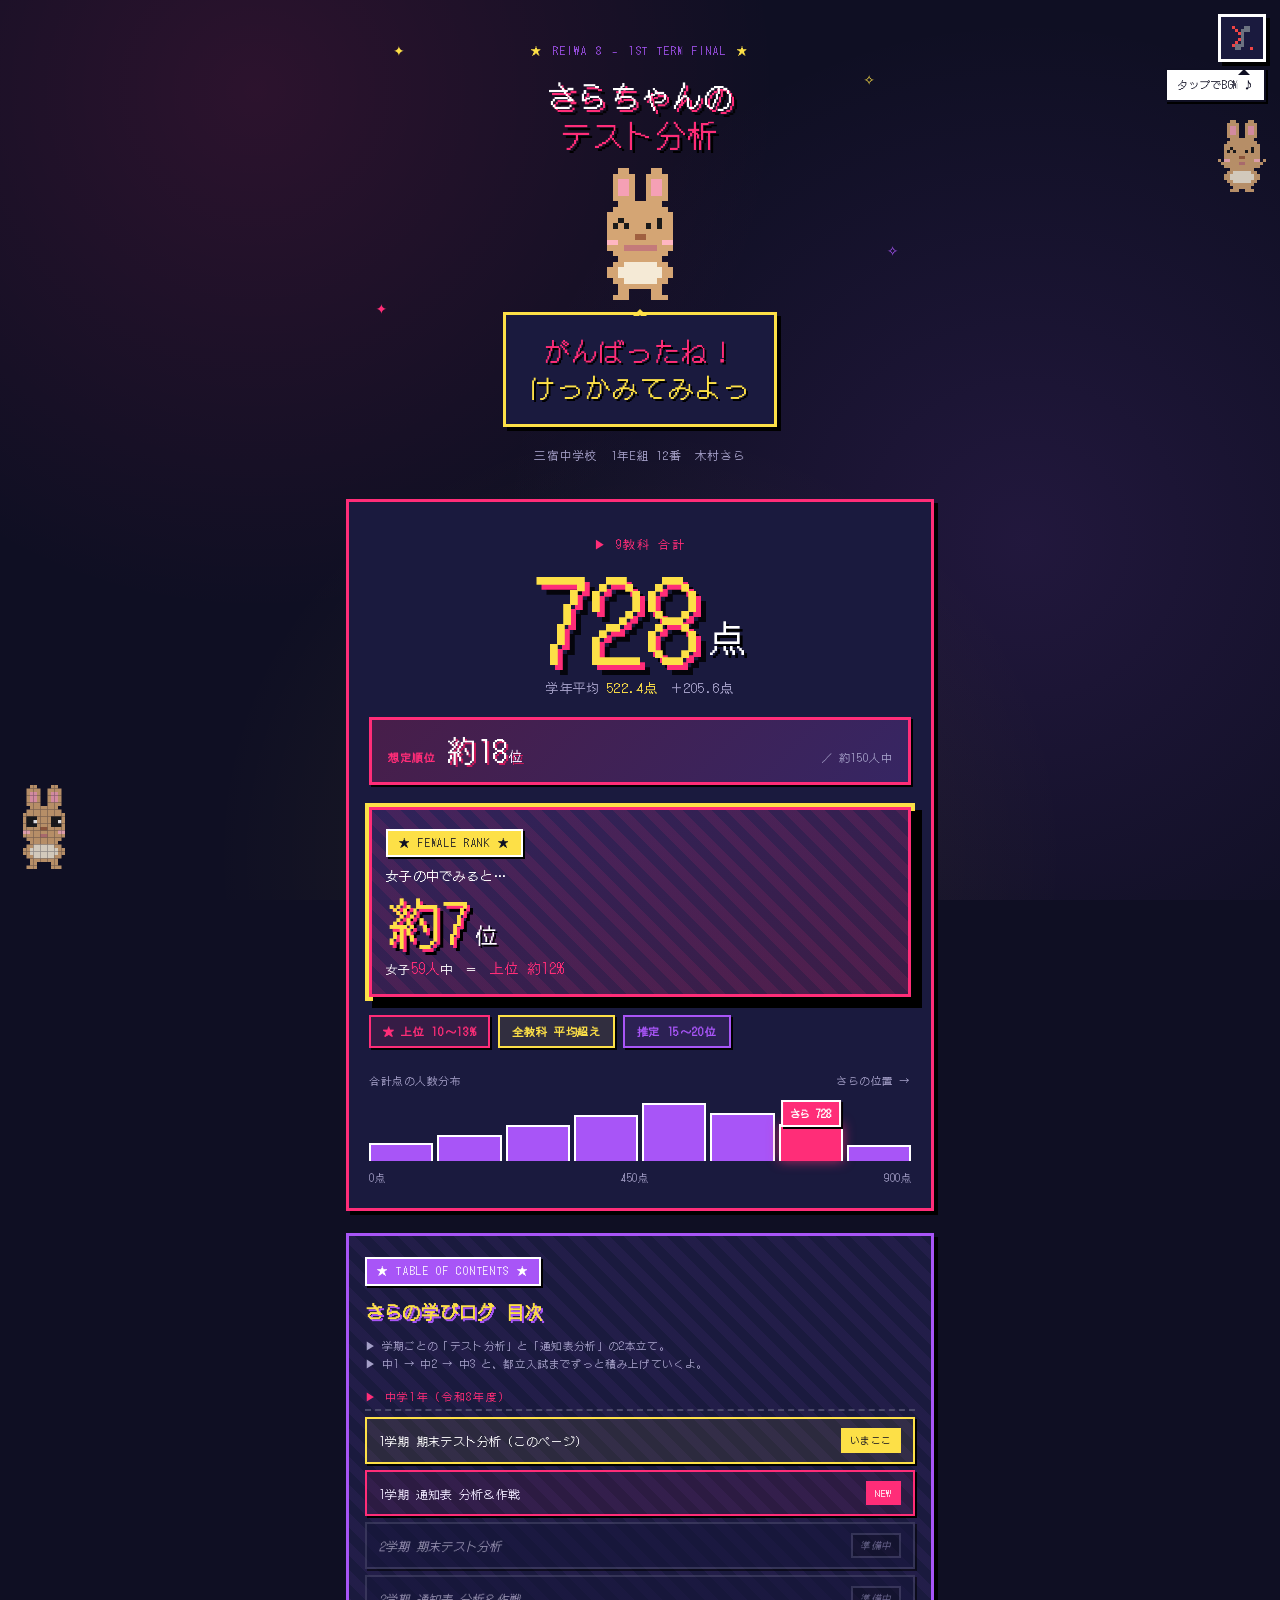
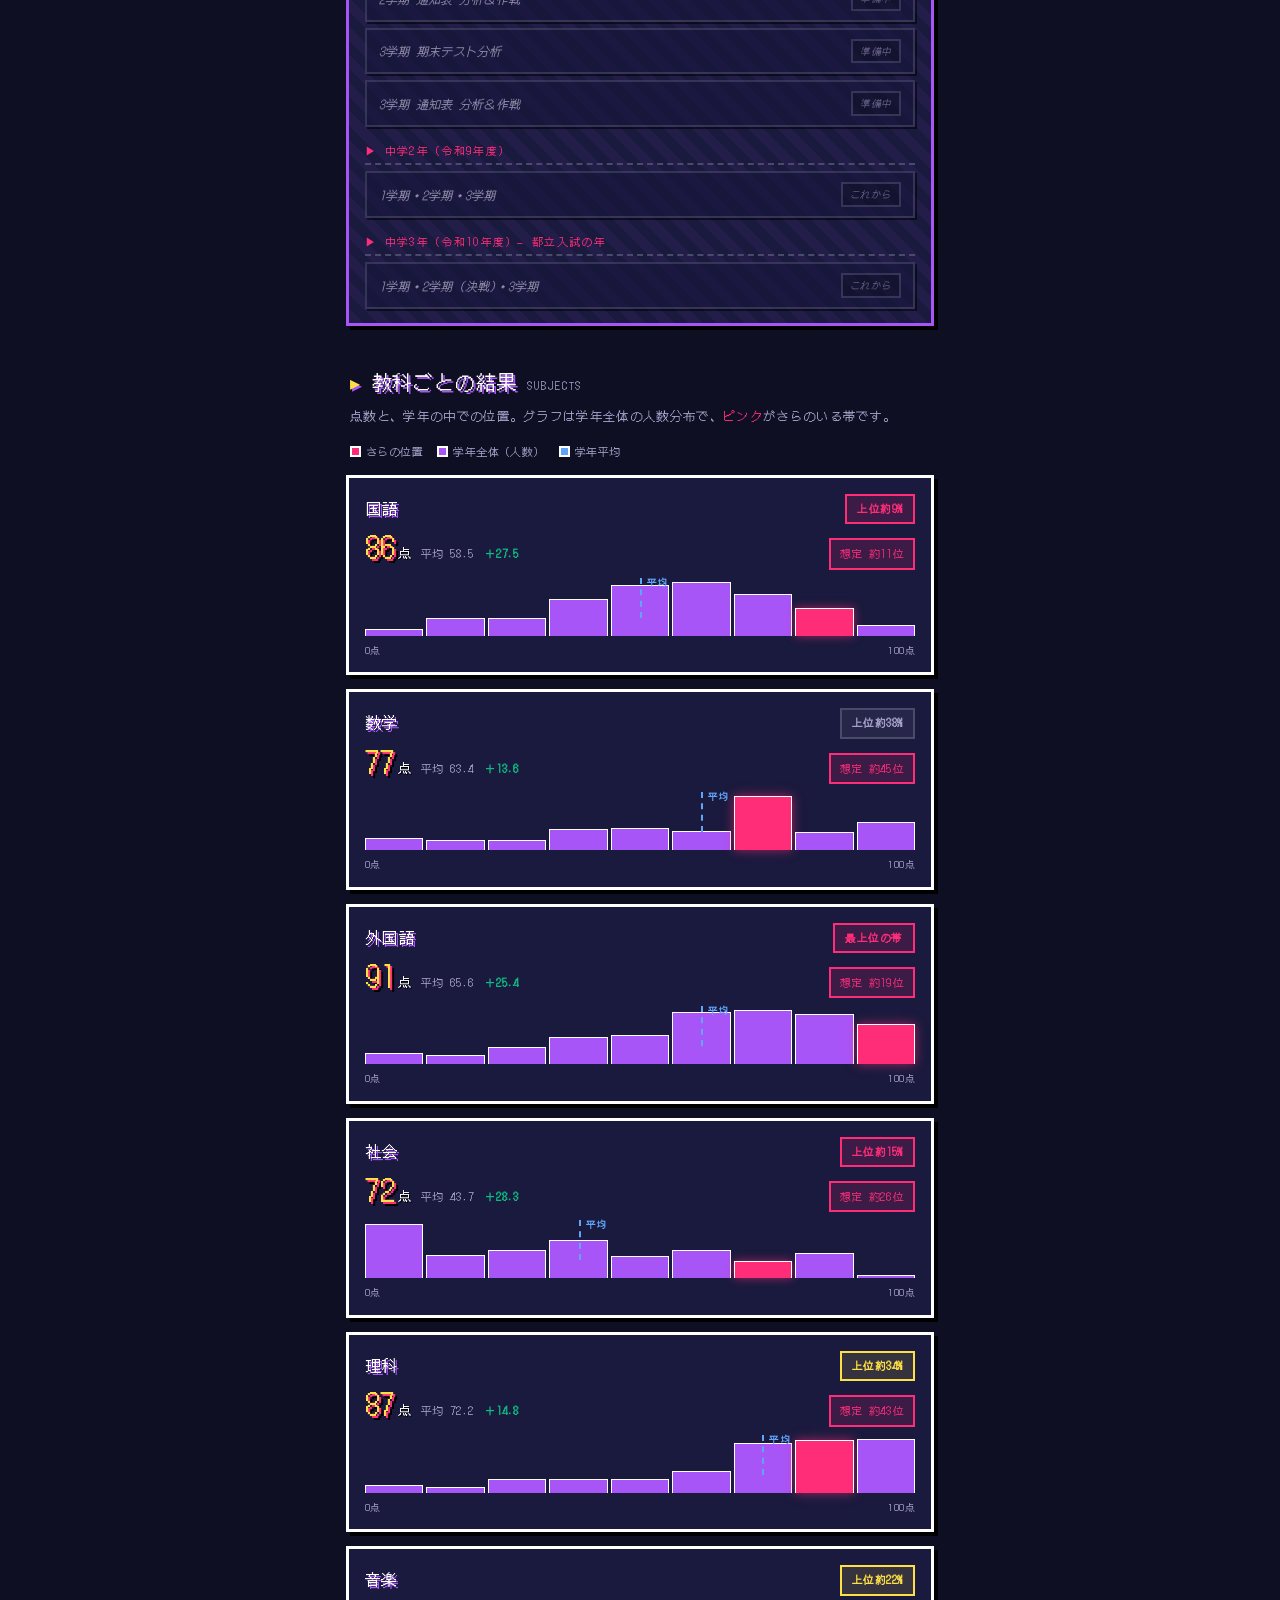
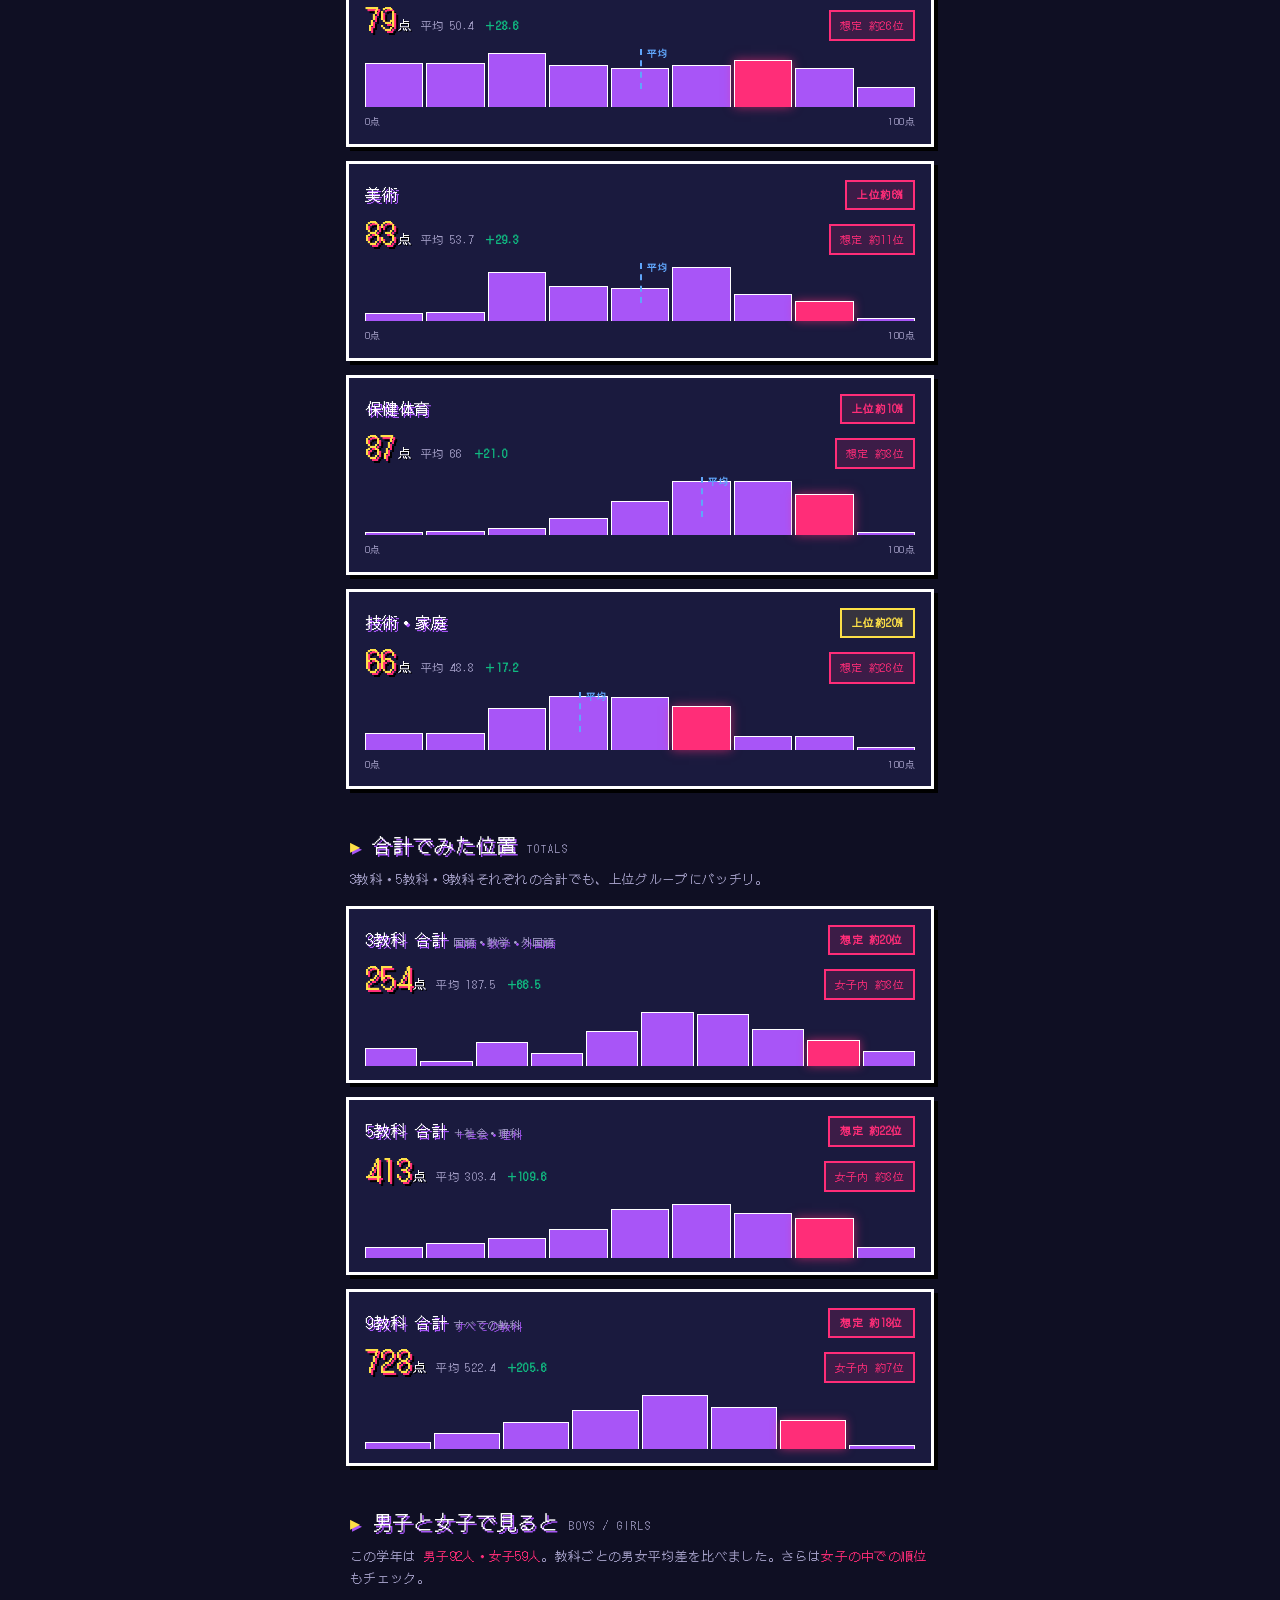
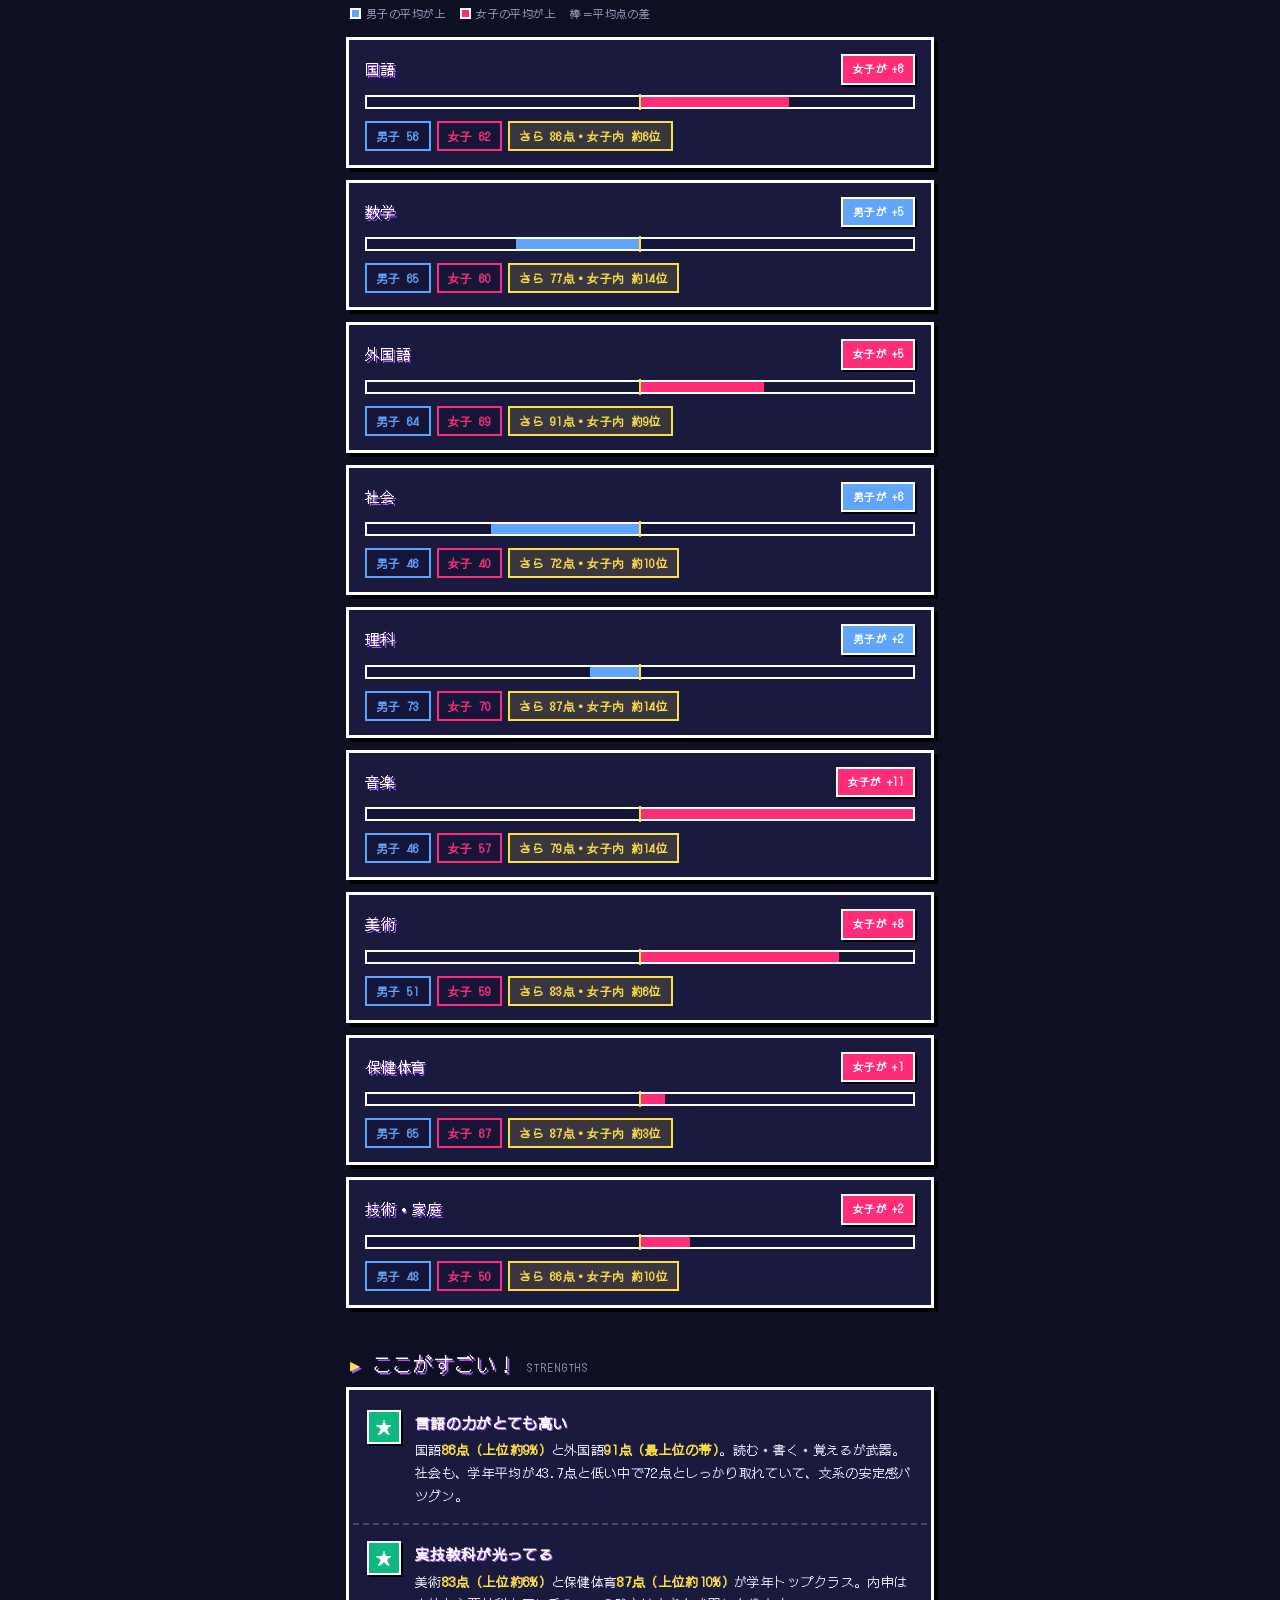
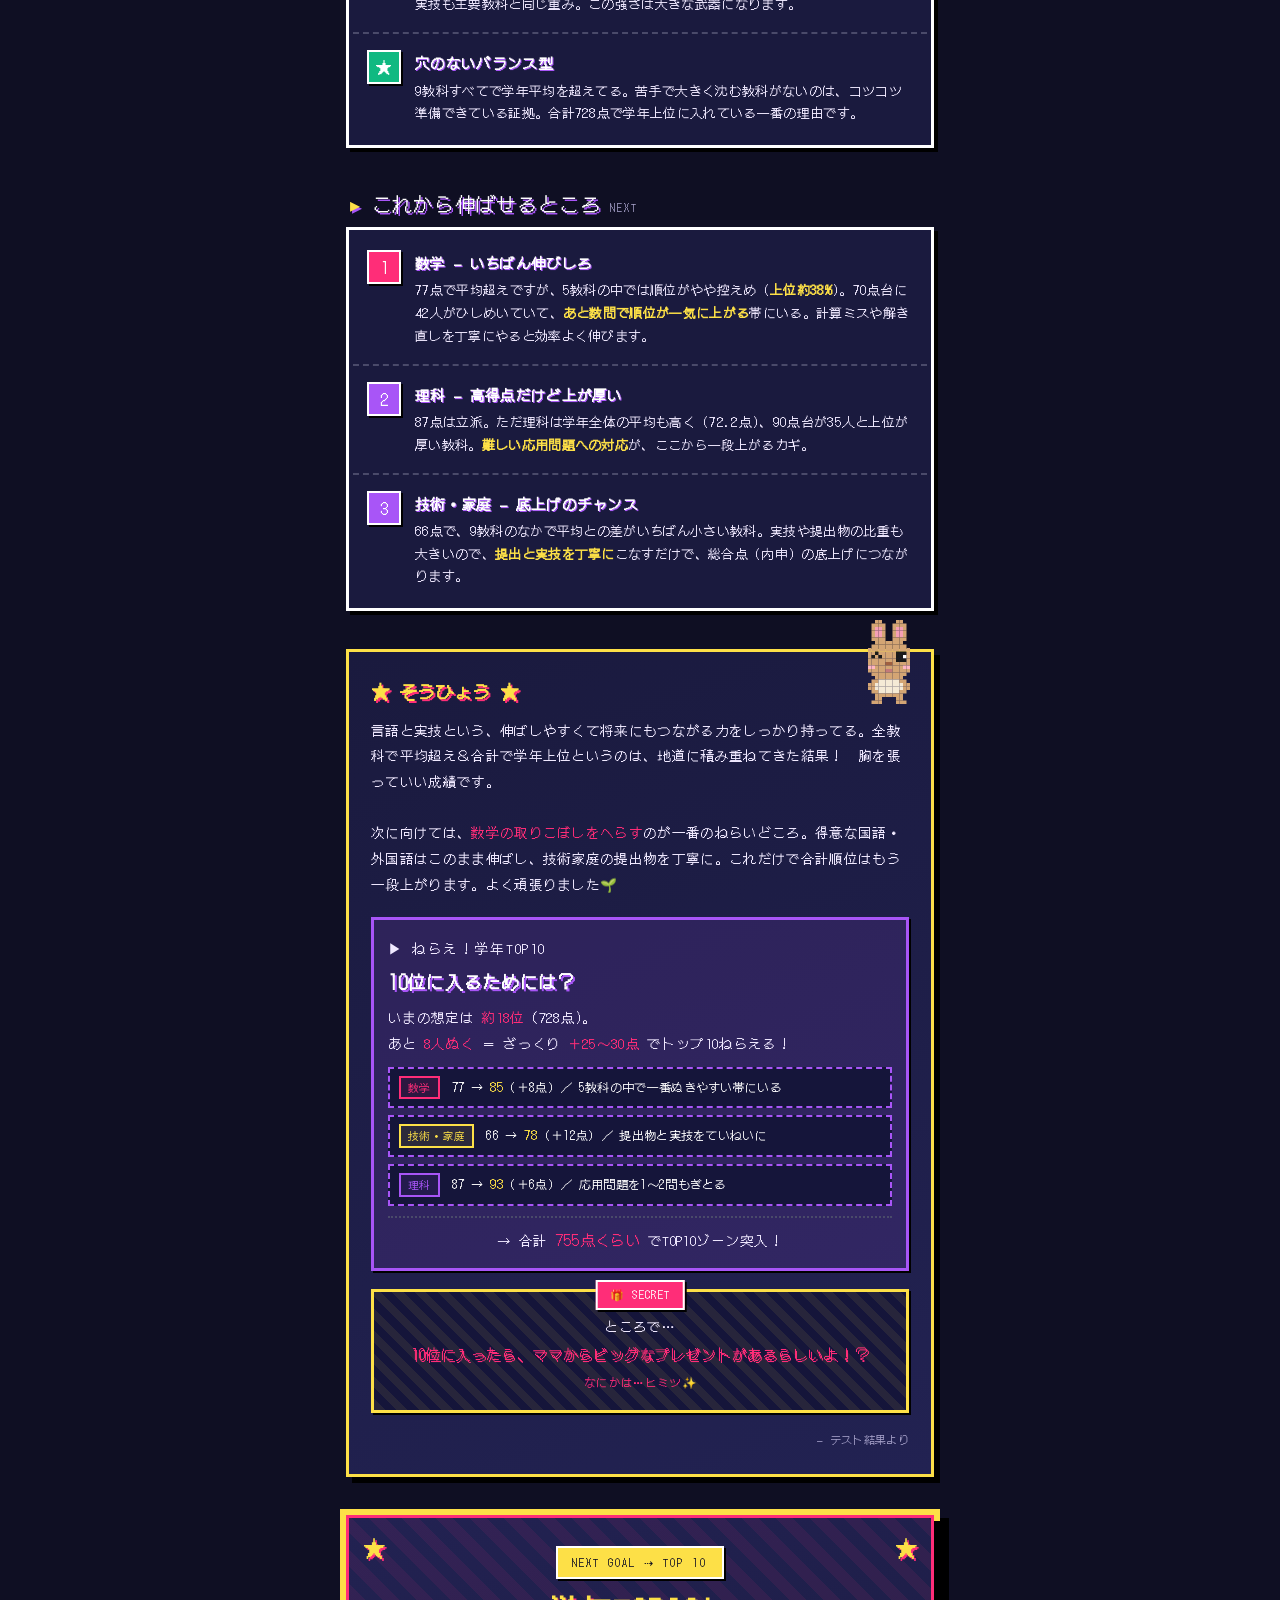
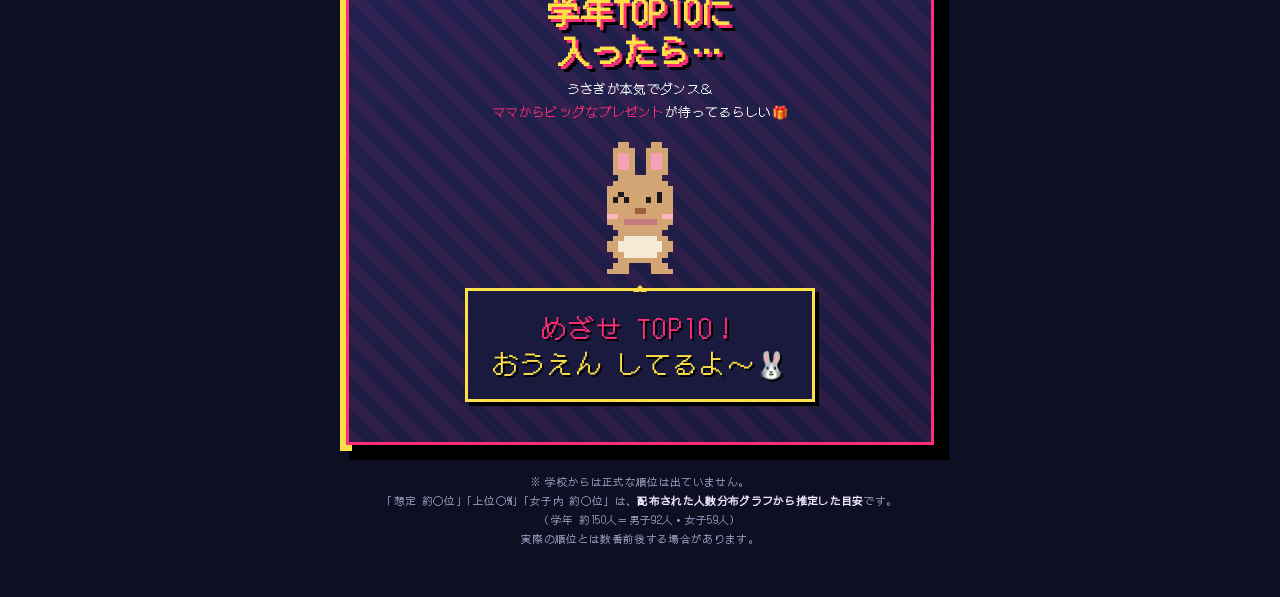
==== commit 4123edff: "Add 1年1学期 通知表分析レポート & TOPに目次追加 - reports/y1-t1-tsuchihyo.html を新規作成   - 観点別評価×評定の達成度%仕組みを解説（AAA=4問題）" ====
--- a/index.html
+++ b/index.html
@@ -555,13 +555,78 @@
     width:0;height:0;border:6px solid transparent;border-bottom-color:var(--kdark);
   }
 
+  /* ===== TOC (レポート一覧) ===== */
+  .toc{
+    margin:22px 0 8px;padding:18px 16px 14px;
+    background:
+      repeating-linear-gradient(45deg,rgba(168,85,247,.06) 0 10px,transparent 10px 20px),
+      var(--kcard);
+    border:3px solid var(--kpurple);
+    box-shadow:var(--shadow-pixel);
+    position:relative;
+  }
+  .toc-eyebrow{
+    display:inline-block;font-family:"DotGothic16",monospace;font-size:10.5px;
+    color:#fff;background:var(--kpurple);
+    padding:3px 10px;border:2px solid #fff;box-shadow:var(--shadow-pixel-sm);
+    letter-spacing:.16em;margin-bottom:10px;
+  }
+  .toc-title{
+    font-family:"DotGothic16",monospace;font-size:18px;color:var(--kyellow);
+    text-shadow:2px 2px 0 var(--kpurple);letter-spacing:.04em;margin-bottom:10px;
+  }
+  .toc-note{
+    font-family:"DotGothic16",monospace;font-size:10.5px;color:var(--kink-soft);
+    line-height:1.7;margin-bottom:12px;
+  }
+  .toc-group{margin-top:14px}
+  .toc-group-title{
+    font-family:"DotGothic16",monospace;font-size:11px;color:var(--kpink);
+    letter-spacing:.12em;margin-bottom:6px;padding-bottom:3px;
+    border-bottom:2px dashed var(--kborder);
+  }
+  .toc-list{list-style:none;padding:0;margin:0;display:flex;flex-direction:column;gap:6px}
+  .toc-list a{
+    display:flex;align-items:center;justify-content:space-between;gap:8px;
+    padding:9px 12px;text-decoration:none;
+    background:var(--kdark2);border:2px solid var(--kborder);
+    font-family:"DotGothic16",monospace;font-size:12px;color:var(--kink);
+    letter-spacing:.02em;transition:transform .05s,box-shadow .05s;
+    box-shadow:var(--shadow-pixel-sm);
+  }
+  .toc-list a:active{transform:translate(2px,2px);box-shadow:none}
+  .toc-list a:hover{border-color:var(--kpink);color:#fff}
+  .toc-list .tag{
+    font-family:"DotGothic16",monospace;font-size:9.5px;letter-spacing:.06em;
+    padding:2px 7px;border:2px solid var(--kborder);color:var(--kink-soft);
+    background:var(--kdark);white-space:nowrap;
+  }
+  .toc-list .tag.here{color:var(--kdark);background:var(--kyellow);border-color:var(--kyellow)}
+  .toc-list .tag.new{color:#fff;background:var(--kpink);border-color:var(--kpink);animation:pixel-blink 1.4s steps(2,end) infinite}
+  .toc-list .tag.soon{color:var(--kink-soft);border-color:var(--kborder)}
+  .toc-list a.now{border-color:var(--kyellow);background:rgba(253,224,71,.08);color:#fff}
+  .toc-list a.new{border-color:var(--kpink);background:rgba(255,45,120,.08)}
+  .toc-list a.soon{opacity:.55;pointer-events:none;font-style:italic}
+  .toc-list a .name{flex:1}
+  .toc-list a .arrow{color:var(--kpink)}
+  .toc-list a.soon .arrow{color:var(--kink-soft)}
+
+  /* TOC bottom link (returning to top from page bottom) */
+  .toc-bottom{text-align:center;margin-top:22px}
+  .toc-bottom a{
+    display:inline-block;padding:6px 14px;
+    font-family:"DotGothic16",monospace;font-size:11px;color:var(--kpurple);
+    text-decoration:none;border:2px solid var(--kpurple);
+    background:rgba(168,85,247,.08);box-shadow:var(--shadow-pixel-sm);
+  }
+
   /* misc */
   @media (prefers-reduced-motion:no-preference){
     .hero,.card,.ana,.closing,.gcard{animation:rise .6s cubic-bezier(.2,.7,.3,1) both}
   }
 </style>
 </head>
-<body>
+<body id="top">
 
 <!-- BGM toggle -->
 <button id="bgmBtn" class="bgm-btn" aria-label="BGM ON/OFF">
@@ -632,6 +697,42 @@
       <div class="strip-label"><span>合計点の人数分布</span><span>さらの位置 →</span></div>
       <div class="track" id="totalTrack"></div>
       <div class="axis"><span>0点</span><span>450点</span><span>900点</span></div>
+    </div>
+  </div>
+
+  <!-- ============ 目次（レポート一覧） ============ -->
+  <div class="toc" id="toc">
+    <span class="toc-eyebrow">★ TABLE OF CONTENTS ★</span>
+    <h2 class="toc-title">さらの学びログ 目次</h2>
+    <p class="toc-note">▶ 学期ごとの「テスト分析」と「通知表分析」の2本立て。<br>▶ 中1 → 中2 → 中3 と、都立入試までずっと積み上げていくよ。</p>
+
+    <!-- 中1 -->
+    <div class="toc-group">
+      <div class="toc-group-title">▶ 中学1年（令和8年度）</div>
+      <ul class="toc-list">
+        <li><a class="now" href="#top"><span class="name">1学期 期末テスト分析（このページ）</span><span class="tag here">いまここ</span></a></li>
+        <li><a class="new" href="reports/y1-t1-tsuchihyo.html"><span class="name">1学期 通知表 分析＆作戦</span><span class="tag new">NEW</span></a></li>
+        <li><a class="soon" href="#"><span class="name">2学期 期末テスト分析</span><span class="tag soon">準備中</span></a></li>
+        <li><a class="soon" href="#"><span class="name">2学期 通知表 分析＆作戦</span><span class="tag soon">準備中</span></a></li>
+        <li><a class="soon" href="#"><span class="name">3学期 期末テスト分析</span><span class="tag soon">準備中</span></a></li>
+        <li><a class="soon" href="#"><span class="name">3学期 通知表 分析＆作戦</span><span class="tag soon">準備中</span></a></li>
+      </ul>
+    </div>
+
+    <!-- 中2 -->
+    <div class="toc-group">
+      <div class="toc-group-title">▶ 中学2年（令和9年度）</div>
+      <ul class="toc-list">
+        <li><a class="soon" href="#"><span class="name">1学期・2学期・3学期</span><span class="tag soon">これから</span></a></li>
+      </ul>
+    </div>
+
+    <!-- 中3 -->
+    <div class="toc-group">
+      <div class="toc-group-title">▶ 中学3年（令和10年度）— 都立入試の年</div>
+      <ul class="toc-list">
+        <li><a class="soon" href="#"><span class="name">1学期・2学期（決戦）・3学期</span><span class="tag soon">これから</span></a></li>
+      </ul>
     </div>
   </div>
 
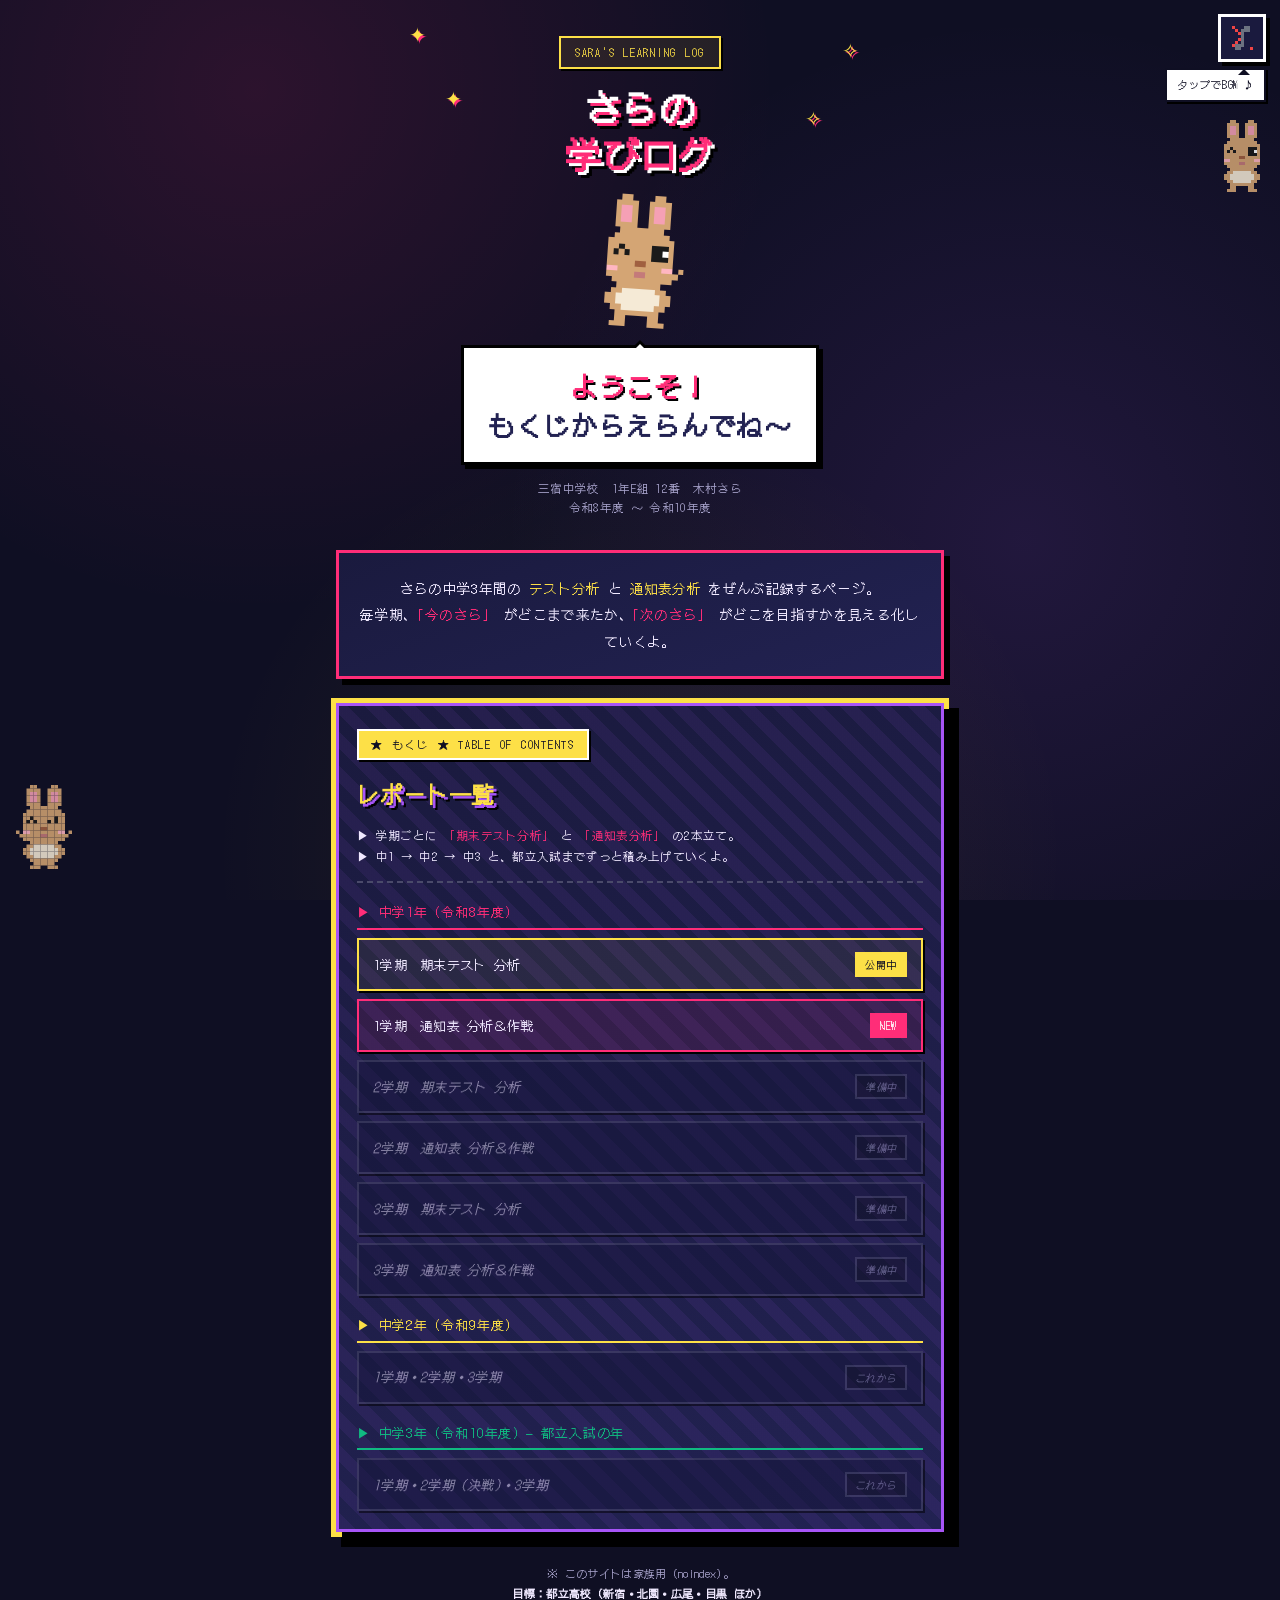
==== commit ea7656b8: "index.htmlを目次専用ページに再構築＋通知表レポにうさぎ追加 - index.html: 純粋な目次ランディングページに刷新   - タイトル「さらの学びログ」＋踊るうさぎ   - 中1〜中3" ====
--- a/index.html
+++ b/index.html
@@ -3,13 +3,13 @@
 <head>
 <meta charset="UTF-8">
 <meta name="viewport" content="width=device-width, initial-scale=1.0">
-<title>さらちゃんのテスト分析</title>
+<title>さらちゃんの学びログ ｜ 目次</title>
 <meta name="robots" content="noindex,nofollow,noarchive,nosnippet,noimageindex">
 <meta name="googlebot" content="noindex,nofollow,noarchive,nosnippet,noimageindex">
-<meta name="bingbot" content="noindex,nofollow,noarchive,nosnippet">
 <link rel="preconnect" href="https://fonts.googleapis.com">
 <link rel="preconnect" href="https://fonts.gstatic.com" crossorigin>
 <link href="https://fonts.googleapis.com/css2?family=DotGothic16&family=Zen+Kaku+Gothic+New:wght@400;500;700;900&display=swap" rel="stylesheet">
+<link rel="stylesheet" href="assets/rabbit.css">
 <style>
   :root{
     --kpink:#FF2D78;
@@ -30,7 +30,7 @@
     --shadow-pixel-sm:2px 2px 0 #000;
   }
   *{box-sizing:border-box;margin:0;padding:0}
-  html{-webkit-text-size-adjust:100%}
+  html{-webkit-text-size-adjust:100%;scroll-behavior:smooth}
   body{
     font-family:"Zen Kaku Gothic New",system-ui,sans-serif;
     background:var(--kdark);
@@ -42,495 +42,119 @@
     color:var(--kink);
     line-height:1.75;
     letter-spacing:.02em;
-    padding-bottom:48px;
+    padding-bottom:60px;
     -webkit-tap-highlight-color:transparent;
   }
-  .wrap{max-width:620px;margin:0 auto;padding:0 16px}
-  .pixel{font-family:"DotGothic16",monospace;letter-spacing:.04em;text-shadow:2px 2px 0 rgba(0,0,0,.7)}
-  .pixel-sm{font-family:"DotGothic16",monospace;letter-spacing:.04em}
-
-  /* ===== Pixel base styles ===== */
-  .pixel-card{
-    background:var(--kcard);
-    border:3px solid #fff;
-    box-shadow:var(--shadow-pixel);
-    border-radius:0;
-  }
-  .pixel-card-pink{
-    background:var(--kcard);
+  .wrap{max-width:640px;margin:0 auto;padding:0 16px}
+
+  /* ===== Header ===== */
+  header{padding:36px 0 12px;text-align:center;position:relative}
+  .eyebrow{
+    display:inline-block;font-family:"DotGothic16",monospace;font-size:11px;
+    color:var(--kyellow);letter-spacing:.16em;margin-bottom:14px;
+    padding:5px 14px;border:2px solid var(--kyellow);box-shadow:var(--shadow-pixel-sm);
+    background:rgba(253,224,71,.08);
+  }
+  .sparkle{
+    position:absolute;font-family:"DotGothic16",monospace;
+    color:var(--kyellow);font-size:20px;text-shadow:2px 2px 0 var(--kpink);
+    animation:pixel-sparkle 1.6s steps(6) infinite;
+  }
+  .sparkle.s1{top:16px;left:12%;animation-delay:0s}
+  .sparkle.s2{top:32px;right:14%;animation-delay:.4s}
+  .sparkle.s3{top:80px;left:18%;animation-delay:.8s}
+  .sparkle.s4{top:100px;right:20%;animation-delay:1.2s}
+  h1{
+    font-family:"DotGothic16",monospace;font-size:36px;line-height:1.3;
+    color:#fff;text-shadow:3px 3px 0 var(--kpink),6px 6px 0 #000;
+    letter-spacing:.04em;
+  }
+  h1 .pink{color:var(--kpink);text-shadow:3px 3px 0 #fff,6px 6px 0 #000}
+  .who{
+    font-family:"DotGothic16",monospace;font-size:11.5px;color:var(--kink-soft);
+    margin-top:14px;line-height:1.7;
+  }
+
+  /* ===== Hero pitch ===== */
+  .pitch{
+    margin:20px 0 8px;padding:22px 20px;text-align:center;
+    background:linear-gradient(160deg,var(--kcard),var(--kcard2));
     border:3px solid var(--kpink);
-    box-shadow:var(--shadow-pixel);
-    border-radius:0;
-  }
-  .pixel-card-yellow{
-    background:var(--kcard);
-    border:3px solid var(--kyellow);
-    box-shadow:var(--shadow-pixel);
-    border-radius:0;
-  }
-  .pixel-card-purple{
-    background:var(--kcard);
+    box-shadow:var(--shadow-pixel-lg);
+  }
+  .pitch p{font-family:"DotGothic16",monospace;font-size:13.5px;color:var(--kink);line-height:1.95}
+  .pitch p b{color:var(--kyellow);font-weight:400}
+  .pitch p em{font-style:normal;color:var(--kpink)}
+
+  /* ===== TOC (目次) ===== */
+  .toc{
+    margin:24px 0 8px;padding:22px 18px 18px;
+    background:
+      repeating-linear-gradient(45deg,rgba(168,85,247,.08) 0 12px,transparent 12px 24px),
+      linear-gradient(160deg,var(--kcard),var(--kcard2));
     border:3px solid var(--kpurple);
-    box-shadow:var(--shadow-pixel);
-    border-radius:0;
-  }
-  .pixel-chip{
-    display:inline-flex;align-items:center;gap:6px;
-    padding:5px 12px;font-family:"DotGothic16",monospace;
-    font-size:11px;font-weight:700;border:2px solid #fff;
-    box-shadow:var(--shadow-pixel-sm);background:var(--kcard);
-    color:#fff;letter-spacing:.06em;
-  }
-  .pixel-chip.pink{border-color:var(--kpink);color:var(--kpink);background:rgba(255,45,120,.12)}
-  .pixel-chip.purple{border-color:var(--kpurple);color:var(--kpurple);background:rgba(168,85,247,.12)}
-  .pixel-chip.yellow{border-color:var(--kyellow);color:var(--kyellow);background:rgba(253,224,71,.1)}
-  .pixel-chip.green{border-color:var(--kgreen);color:var(--kgreen);background:rgba(16,185,129,.1)}
-  .pixel-chip.blue{border-color:var(--kblue);color:var(--kblue);background:rgba(96,165,250,.1)}
-
-  /* ===== Animations ===== */
-  @keyframes pixel-blink{0%,100%{opacity:1}50%{opacity:.45}}
-  @keyframes pixel-float{0%,100%{transform:translateY(0)}50%{transform:translateY(-6px)}}
-  @keyframes pixel-sparkle{0%,100%{opacity:.2;transform:scale(.6)}50%{opacity:1;transform:scale(1.3)}}
-  @keyframes rise{from{opacity:0;transform:translateY(12px)}to{opacity:1;transform:none}}
-  @keyframes star-pop{0%{opacity:0;transform:scale(0) rotate(0)}50%{opacity:1;transform:scale(1.2) rotate(180deg)}100%{opacity:0;transform:scale(.4) rotate(360deg)}}
-  @keyframes rabbit-dance{0%,100%{transform:translateY(0) rotate(-3deg)}25%{transform:translateY(-4px) rotate(5deg)}50%{transform:translateY(-2px) rotate(-2deg)}75%{transform:translateY(-6px) rotate(4deg)}}
-  @keyframes rabbit-hop{0%,100%{transform:translateY(0)}50%{transform:translateY(-10px)}}
-  @keyframes rabbit-spin{
-    0%{transform:translateY(0) rotateY(0deg) scale(1)}
-    25%{transform:translateY(-8px) rotateY(180deg) scale(.95)}
-    50%{transform:translateY(-12px) rotateY(360deg) scale(1)}
-    75%{transform:translateY(-8px) rotateY(540deg) scale(.95)}
-    100%{transform:translateY(0) rotateY(720deg) scale(1)}
-  }
-  @keyframes rabbit-spin-z{
-    0%{transform:rotate(0deg)}
-    100%{transform:rotate(360deg)}
-  }
-
-  .blink{animation:pixel-blink 1s steps(2,end) infinite}
-  .float{animation:pixel-float 3s ease-in-out infinite}
-  .rise{animation:rise .6s cubic-bezier(.2,.7,.3,1) both}
-  .dance-rabbit{animation:rabbit-spin 2.4s ease-in-out infinite;transform-style:preserve-3d}
-  .hop-rabbit{animation:rabbit-spin-z 3s linear infinite}
-  .spin3d{animation:rabbit-spin 2.4s ease-in-out infinite;transform-style:preserve-3d}
-  .spin2d{animation:rabbit-spin-z 3.6s linear infinite}
-
-  /* ===== Header ===== */
-  header{padding:34px 0 12px;text-align:center;position:relative}
-  .eyebrow{
-    display:inline-flex;align-items:center;gap:10px;
-    font-family:"DotGothic16",monospace;font-size:11px;
-    color:var(--kpurple);letter-spacing:.18em;
-  }
-  .eyebrow::before,.eyebrow::after{content:"★";color:var(--kyellow);font-size:10px}
-  header h1{
-    font-family:"DotGothic16",monospace;font-weight:400;font-size:30px;
-    margin-top:14px;letter-spacing:.05em;
-    color:#fff;
-    text-shadow:3px 3px 0 var(--kpink),6px 6px 0 rgba(0,0,0,.8);
-    line-height:1.3;
-  }
-  header h1 .pink{color:var(--kpink);text-shadow:3px 3px 0 #000}
-  .who{
-    font-family:"DotGothic16",monospace;font-size:11.5px;
-    color:var(--kink-soft);margin-top:14px;letter-spacing:.06em;
-  }
-
-  /* Rabbit area */
-  .rabbit-stage{
-    position:relative;display:flex;flex-direction:column;align-items:center;
-    margin:14px auto 18px;gap:12px;
-  }
-  .rabbit-wrap{
-    position:relative;width:88px;height:132px;
-    display:flex;align-items:flex-end;justify-content:center;
-    overflow:visible;
-  }
-  .rabbit-stage svg{display:block;image-rendering:pixelated;shape-rendering:crispEdges}
-  #rabbit-hero{
-    transition:transform .15s ease-out;
-  }
-  .rabbit-bubble{
-    position:relative;background:var(--kcard);color:var(--kyellow);
-    padding:14px 20px;font-family:"DotGothic16",monospace;font-size:22px;
-    border:3px solid var(--kyellow);box-shadow:var(--shadow-pixel);
-    line-height:1.4;letter-spacing:.04em;text-align:center;font-weight:400;
-    text-shadow:2px 2px 0 #000;
-  }
-  .rabbit-bubble.big{font-size:26px;padding:18px 24px;letter-spacing:.06em}
-  .rabbit-bubble .pink{color:var(--kpink);text-shadow:2px 2px 0 #000}
-  .rabbit-bubble .white{color:#fff;text-shadow:2px 2px 0 #000}
-  .rabbit-bubble::after{
-    content:"";position:absolute;top:-13px;left:50%;transform:translateX(-50%);
-    width:0;height:0;border:7px solid transparent;
-    border-bottom-color:var(--kyellow);
-  }
-  .rabbit-bubble::before{
-    content:"";position:absolute;top:-7px;left:50%;transform:translateX(-50%);
-    width:0;height:0;border:7px solid transparent;
-    border-bottom-color:var(--kcard);z-index:1;
-  }
-  @media (max-width:480px){
-    .rabbit-bubble{font-size:18px}
-    .rabbit-bubble.big{font-size:21px;padding:14px 18px}
-  }
-  /* star burst overlay */
-  .star-burst{position:absolute;inset:0;pointer-events:none;overflow:visible}
-  .star-burst .s{position:absolute;left:50%;top:42%;image-rendering:pixelated;shape-rendering:crispEdges}
-  @keyframes star-pop2{
-    0%{opacity:0;transform:scale(0) rotate(0deg) translate(0,0)}
-    25%{opacity:1;transform:scale(1.6) rotate(90deg) translate(var(--sx),var(--sy))}
-    50%{opacity:1;transform:scale(1) rotate(180deg) translate(var(--sx),var(--sy))}
-    100%{opacity:0;transform:scale(.3) rotate(360deg) translate(calc(var(--sx)*2),calc(var(--sy)*2))}
-  }
-
-  /* sparkle dots */
-  .sparkle{position:absolute;color:var(--kyellow);font-size:14px;animation:pixel-sparkle 2s steps(6) infinite}
-  .sparkle.s1{top:8%;left:8%}
-  .sparkle.s2{top:14%;right:10%;animation-delay:.4s}
-  .sparkle.s3{top:62%;left:5%;color:var(--kpink);animation-delay:.8s}
-  .sparkle.s4{top:50%;right:6%;color:var(--kpurple);animation-delay:1.2s}
-
-  /* ===== Hero ===== */
-  .hero{
-    margin-top:22px;padding:26px 20px 22px;position:relative;text-align:center;
-  }
-  .hero-tag{
-    display:inline-block;
-    font-family:"DotGothic16",monospace;font-size:12px;color:var(--kpink);
-    letter-spacing:.14em;margin-bottom:2px;
-  }
-  .bignum{
-    font-family:"DotGothic16",monospace;font-weight:400;
-    font-size:108px;line-height:.95;margin:8px 0 10px;
-    color:var(--kyellow);
-    text-shadow:5px 5px 0 var(--kpink),10px 10px 0 rgba(0,0,0,.8);
-    letter-spacing:.02em;text-align:center;
-    display:block;
-  }
-  .bignum .roul{color:var(--kyellow);font-size:inherit}
-  .bignum .unit{font-size:36px;margin-left:8px;color:#fff;text-shadow:3px 3px 0 #000;vertical-align:10px}
-  .hero .sub{font-size:13px;color:var(--kink-soft);font-family:"DotGothic16",monospace;text-align:center}
-  .hero .sub b{color:var(--kyellow);font-weight:400}
-  .hero .rankbig, .hero .girls-rank, .hero .strip{text-align:left}
-  @media (max-width:480px){
-    .bignum{font-size:84px;text-shadow:4px 4px 0 var(--kpink),8px 8px 0 rgba(0,0,0,.8)}
-    .bignum .unit{font-size:28px;vertical-align:8px}
-  }
-
-  .rankbig{
-    display:flex;align-items:baseline;gap:10px;margin-top:18px;
-    padding:14px 16px;background:linear-gradient(135deg,rgba(255,45,120,.2),rgba(168,85,247,.2));
-    border:3px solid var(--kpink);box-shadow:var(--shadow-pixel-sm);
-  }
-  .rankbig .lab{font-family:"DotGothic16",monospace;font-size:11px;font-weight:700;color:var(--kpink);letter-spacing:.1em}
-  .rankbig .num{font-family:"DotGothic16",monospace;font-size:30px;color:#fff;line-height:1;text-shadow:2px 2px 0 var(--kpink-deep)}
-  .rankbig .num small{font-size:14px;margin-left:2px;color:var(--kink)}
-  .rankbig .of{font-family:"DotGothic16",monospace;font-size:11px;color:var(--kink-soft);margin-left:auto}
-
-  .pillrow{display:flex;gap:8px;flex-wrap:wrap;margin-top:18px}
-
-  /* ===== Roulette ===== */
-  .roul{
-    display:inline-block;
-    font-variant-numeric:tabular-nums;
-    font-feature-settings:"tnum";
-  }
-  .roul.spinning{
-    animation:pixel-blink .12s steps(2,end) infinite;
-    color:var(--kyellow);
-  }
-
-  /* ===== Girls rank highlight ===== */
-  .girls-rank{
-    margin-top:22px;padding:16px 14px 14px;text-align:center;
-    background:
-      repeating-linear-gradient(45deg,rgba(255,45,120,.1) 0 10px,transparent 10px 20px),
-      linear-gradient(160deg,rgba(168,85,247,.15),rgba(255,45,120,.15));
-    border:3px solid var(--kpink);
-    box-shadow:4px 4px 0 #000, 0 0 0 4px var(--kyellow), 7px 7px 0 4px #000;
+    box-shadow:6px 6px 0 #000, 0 0 0 5px var(--kyellow), 10px 10px 0 5px #000;
     position:relative;
   }
-  .gr-eyebrow{
-    display:inline-block;font-family:"DotGothic16",monospace;font-size:10.5px;
-    color:var(--kdark);background:var(--kyellow);
-    padding:3px 11px;border:2px solid #fff;box-shadow:var(--shadow-pixel-sm);
-    letter-spacing:.16em;margin-bottom:8px;
-  }
-  .gr-lead{
-    font-family:"DotGothic16",monospace;font-size:13px;color:#fff;margin-bottom:4px;
-  }
-  .gr-bignum{
-    font-family:"DotGothic16",monospace;font-size:54px;line-height:1;
-    color:var(--kyellow);
-    text-shadow:3px 3px 0 var(--kpink),6px 6px 0 #000;
-    letter-spacing:.04em;margin:6px 0 8px;
-  }
-  .gr-bignum small{font-size:22px;margin-left:4px;color:#fff;text-shadow:2px 2px 0 #000}
-  .gr-foot{
-    font-family:"DotGothic16",monospace;font-size:12px;color:#fff;letter-spacing:.04em;
-  }
-  .gr-foot b{color:var(--kpink);font-weight:400;font-size:14px}
-  @media (max-width:480px){
-    .gr-bignum{font-size:46px}
-  }
-
-  .strip{margin-top:24px}
-  .strip-label{
-    font-family:"DotGothic16",monospace;font-size:10.5px;
-    color:var(--kink-soft);margin-bottom:10px;
-    display:flex;justify-content:space-between;letter-spacing:.05em;
-  }
-  .track{display:flex;align-items:flex-end;gap:4px;height:60px}
-  .seg{flex:1;background:var(--kpurple);border:2px solid #fff;border-bottom:0;position:relative;image-rendering:pixelated}
-  .seg.me{background:var(--kpink);box-shadow:0 0 12px rgba(255,45,120,.7)}
-  .seg .flag{
-    position:absolute;top:-26px;left:50%;transform:translateX(-50%);
-    font-family:"DotGothic16",monospace;font-size:10px;font-weight:700;
-    color:#fff;background:var(--kpink);padding:3px 7px;
-    border:2px solid #fff;box-shadow:var(--shadow-pixel-sm);
-    white-space:nowrap;
-  }
-  .axis{display:flex;justify-content:space-between;font-family:"DotGothic16",monospace;font-size:10px;color:var(--kink-soft);margin-top:8px;letter-spacing:.05em}
-
-  /* ===== Section heading ===== */
-  section{margin-top:38px}
-  .sec-head{
-    display:flex;align-items:baseline;gap:10px;margin-bottom:6px;padding-left:4px;
-  }
-  .sec-head h2{
-    font-family:"DotGothic16",monospace;font-weight:400;font-size:20px;
-    letter-spacing:.04em;color:#fff;
-    text-shadow:2px 2px 0 var(--kpurple);
-  }
-  .sec-head h2::before{content:"▸ ";color:var(--kyellow)}
-  .sec-head .en{font-family:"DotGothic16",monospace;font-size:10.5px;color:var(--kink-soft);letter-spacing:.18em;text-transform:uppercase}
-  .sec-note{font-size:12.5px;color:var(--kink-soft);margin:4px 0 16px;padding-left:4px;font-family:"DotGothic16",monospace;line-height:1.7}
-  .sec-note b{color:var(--kpink);font-weight:400}
-
-  .legend{
-    display:flex;gap:14px;font-family:"DotGothic16",monospace;font-size:11px;
-    color:var(--kink-soft);margin:0 0 14px;padding-left:4px;flex-wrap:wrap;letter-spacing:.04em;
-  }
-  .legend i{display:inline-block;width:11px;height:11px;border:2px solid #fff;margin-right:5px;vertical-align:-1px}
-
-  /* ===== Subject card ===== */
-  .card{
-    padding:16px 16px 14px;margin-bottom:14px;
-    background:var(--kcard);border:3px solid #fff;box-shadow:var(--shadow-pixel);
-  }
-  .c-top{display:flex;justify-content:space-between;align-items:flex-start;gap:10px}
-  .c-name{
-    font-family:"DotGothic16",monospace;font-size:16px;color:#fff;
-    text-shadow:2px 2px 0 var(--kpurple);
-  }
-  .c-rank{
-    font-family:"DotGothic16",monospace;font-size:10.5px;font-weight:700;
-    color:var(--kpink);background:rgba(255,45,120,.15);
-    padding:4px 10px;border:2px solid var(--kpink);white-space:nowrap;letter-spacing:.05em;
-  }
-  .c-rank.mid{color:var(--kyellow);background:rgba(253,224,71,.12);border-color:var(--kyellow)}
-  .c-rank.soft{color:var(--kink-soft);background:rgba(255,255,255,.05);border-color:var(--kborder)}
-  .c-score{display:flex;align-items:baseline;gap:10px;margin:6px 0 12px;flex-wrap:wrap}
-  .c-score .pt{
-    font-family:"DotGothic16",monospace;font-size:30px;line-height:1;color:var(--kyellow);
-    text-shadow:2px 2px 0 var(--kpink),4px 4px 0 #000;
-  }
-  .c-score .pt small{font-size:13px;margin-left:2px;color:#fff;text-shadow:1px 1px 0 #000}
-  .c-score .avg{font-family:"DotGothic16",monospace;font-size:11px;color:var(--kink-soft)}
-  .c-score .gap{font-family:"DotGothic16",monospace;font-size:11px;font-weight:700;color:var(--kgreen)}
-  .c-score .srank{
-    margin-left:auto;font-family:"DotGothic16",monospace;font-size:11px;
-    color:var(--kpink);background:rgba(255,45,120,.15);
-    padding:4px 9px;border:2px solid var(--kpink);white-space:nowrap;
-  }
-
-  .mini{position:relative}
-  .mbars{display:flex;align-items:flex-end;gap:3px;height:54px;position:relative;z-index:1}
-  .mbars .b{flex:1;background:var(--kpurple);border:1.5px solid #fff;border-bottom:0;min-height:3px}
-  .mbars .b.me{background:var(--kpink);box-shadow:0 0 10px rgba(255,45,120,.6)}
-  .avgline{position:absolute;top:-4px;bottom:18px;width:0;border-left:2px dashed var(--kblue);z-index:2}
-  .avgline span{
-    position:absolute;top:-4px;left:5px;font-family:"DotGothic16",monospace;
-    font-size:9.5px;color:var(--kblue);white-space:nowrap;font-weight:700;
-  }
-  .mfoot{display:flex;justify-content:space-between;font-family:"DotGothic16",monospace;font-size:9.5px;color:var(--kink-soft);margin-top:6px;letter-spacing:.05em}
-
-  /* ===== Analysis blocks ===== */
-  .ana{
-    background:var(--kcard);border:3px solid #fff;box-shadow:var(--shadow-pixel);
-    padding:4px 4px;
-  }
-  .item{display:flex;gap:14px;padding:16px 14px;border-bottom:2px dashed var(--kborder)}
-  .item:last-child{border-bottom:0}
-  .ic{
-    width:34px;height:34px;flex-shrink:0;display:flex;align-items:center;justify-content:center;
-    font-family:"DotGothic16",monospace;font-size:16px;color:#fff;
-    border:2px solid #fff;box-shadow:var(--shadow-pixel-sm);
-  }
-  .ic.g{background:var(--kgreen)}
-  .ic.r{background:var(--kpink)}
-  .ic.b{background:var(--kpurple)}
-  .item h3{
-    font-family:"DotGothic16",monospace;font-size:14.5px;color:#fff;margin-bottom:4px;
-    text-shadow:1px 1px 0 var(--kpurple);
-  }
-  .item p{font-size:13px;color:var(--kink);line-height:1.75;font-family:"DotGothic16",monospace}
-  .item .em{color:var(--kyellow);font-weight:700}
-
-  /* ===== Closing ===== */
-  .closing{
-    background:linear-gradient(160deg,var(--kcard),var(--kcard2));
-    border:3px solid var(--kyellow);
-    box-shadow:var(--shadow-pixel-lg);
-    padding:24px 22px;position:relative;
-  }
-  .closing h2{
-    font-family:"DotGothic16",monospace;font-size:18px;margin-bottom:10px;
-    color:var(--kyellow);text-shadow:2px 2px 0 var(--kpink);
-  }
-  .closing p{font-family:"DotGothic16",monospace;font-size:13.5px;color:var(--kink);line-height:1.9}
-  .closing p b{color:var(--kpink);font-weight:400}
-  .closing .sig{margin-top:16px;font-family:"DotGothic16",monospace;font-size:11px;color:var(--kink-soft);text-align:right}
-  .closing-rabbit{position:absolute;right:14px;top:-32px}
-
-  .foot{
-    font-family:"DotGothic16",monospace;font-size:10.5px;color:var(--kink-soft);
-    line-height:1.8;margin-top:28px;text-align:center;
-  }
-  .foot b{color:var(--kink)}
-
-  /* ===== Goal box (10位に入るためには) ===== */
-  .goal-box{
-    margin-top:20px;padding:16px 14px 14px;
-    background:rgba(168,85,247,.12);
-    border:3px solid var(--kpurple);box-shadow:var(--shadow-pixel-sm);
-  }
-  .goal-eyebrow{
-    font-family:"DotGothic16",monospace;font-size:11px;
-    color:var(--kpurple);letter-spacing:.12em;margin-bottom:4px;
-  }
-  .goal-title{
-    font-family:"DotGothic16",monospace;font-size:18px;color:#fff;
-    text-shadow:2px 2px 0 var(--kpurple);margin-bottom:8px;letter-spacing:.04em;
-  }
-  .goal-lead{
-    font-family:"DotGothic16",monospace;font-size:12.5px;color:var(--kink);
-    line-height:1.7;margin-bottom:10px;
-  }
-  .goal-lead b{color:var(--kyellow);font-weight:400}
-  .goal-list{
-    list-style:none;padding:0;margin:0 0 10px;
-    display:flex;flex-direction:column;gap:7px;
-  }
-  .goal-list li{
-    font-family:"DotGothic16",monospace;font-size:12px;color:#fff;
-    padding:7px 9px;background:var(--kdark2);border:2px dashed var(--kpurple);
-    line-height:1.5;
-  }
-  .goal-list b{color:var(--kyellow);font-weight:400;font-size:13px}
-  .g-tag{
-    display:inline-block;font-family:"DotGothic16",monospace;font-size:10.5px;
-    padding:2px 7px;border:2px solid;margin-right:6px;letter-spacing:.04em;
-  }
-  .g-tag.pink{color:var(--kpink);border-color:var(--kpink);background:rgba(255,45,120,.1)}
-  .g-tag.yellow{color:var(--kyellow);border-color:var(--kyellow);background:rgba(253,224,71,.1)}
-  .g-tag.purple{color:var(--kpurple);border-color:var(--kpurple);background:rgba(168,85,247,.1)}
-  .goal-foot{
-    font-family:"DotGothic16",monospace;font-size:13px;color:var(--kpink);
-    text-align:center;padding-top:8px;border-top:2px dotted var(--kborder);
-  }
-  .goal-foot b{color:var(--kyellow);font-weight:400;font-size:15px}
-
-  /* ===== Present box (ママのプレゼント) ===== */
-  .present-box{
-    margin-top:18px;padding:16px 14px;text-align:center;position:relative;
-    background:
-      repeating-linear-gradient(45deg,rgba(253,224,71,.08) 0 8px,transparent 8px 16px),
-      var(--kdark2);
-    border:3px solid var(--kyellow);box-shadow:var(--shadow-pixel-sm);
-  }
-  .present-ribbon{
-    position:absolute;top:-12px;left:50%;transform:translateX(-50%);
-    font-family:"DotGothic16",monospace;font-size:11px;
-    background:var(--kpink);color:#fff;padding:3px 12px;
-    border:2px solid #fff;box-shadow:var(--shadow-pixel-sm);
-    letter-spacing:.12em;
-  }
-  .present-msg{
-    font-family:"DotGothic16",monospace;font-size:13.5px;color:#fff;
-    line-height:1.85;margin-top:6px;
-  }
-  .present-msg b{color:var(--kyellow);font-weight:400;font-size:14.5px;text-shadow:1.5px 1.5px 0 var(--kpink)}
-  .present-sub{font-size:11.5px;color:var(--kpink);display:inline-block;margin-top:4px;animation:pixel-blink 1.4s steps(2,end) infinite}
-
-  /* ===== TOP10 celebration ===== */
-  .top10{
-    margin-top:32px;padding:28px 18px 22px;text-align:center;
-    background:
-      repeating-linear-gradient(45deg,rgba(255,45,120,.08) 0 12px,transparent 12px 24px),
-      linear-gradient(160deg,var(--kcard2),var(--kcard));
-    border:3px solid var(--kpink);
-    box-shadow:6px 6px 0 #000,0 0 0 6px var(--kyellow),9px 9px 0 6px #000;
-    position:relative;
-  }
-  .top10-deco-l,.top10-deco-r{
-    position:absolute;top:10px;font-family:"DotGothic16",monospace;font-size:22px;
-    color:var(--kyellow);text-shadow:2px 2px 0 var(--kpink);
-    animation:pixel-sparkle 1.6s steps(6) infinite;
-  }
-  .top10-deco-l{left:14px}
-  .top10-deco-r{right:14px;animation-delay:.5s}
-  .top10-badge{
+  .toc-eyebrow{
     display:inline-block;font-family:"DotGothic16",monospace;font-size:11px;
     color:var(--kdark);background:var(--kyellow);
-    padding:5px 14px;border:2px solid #fff;box-shadow:var(--shadow-pixel-sm);
-    letter-spacing:.18em;margin-bottom:12px;
-  }
-  .top10-title{
-    font-family:"DotGothic16",monospace;font-size:32px;color:var(--kyellow);
-    text-shadow:3px 3px 0 var(--kpink),6px 6px 0 #000;
-    letter-spacing:.04em;line-height:1.2;
-    animation:pixel-blink 1.2s steps(2,end) infinite;
-  }
-  .top10-sub{
-    margin-top:10px;font-family:"DotGothic16",monospace;font-size:13px;color:#fff;
-  }
-  .top10-sub b{color:var(--kpink);font-weight:400}
-
-  /* ===== Gender section ===== */
-  .gcard{
-    background:var(--kcard);border:3px solid #fff;box-shadow:var(--shadow-pixel);
-    padding:14px 16px;margin-bottom:12px;
-  }
-  .g-top{display:flex;justify-content:space-between;align-items:center;margin-bottom:10px}
-  .g-name{font-family:"DotGothic16",monospace;font-size:15px;color:#fff;text-shadow:1.5px 1.5px 0 var(--kpurple)}
-  .g-lead{
-    font-family:"DotGothic16",monospace;font-size:10.5px;font-weight:700;
-    padding:4px 10px;white-space:nowrap;border:2px solid #fff;box-shadow:var(--shadow-pixel-sm);
-  }
-  .g-lead.f{background:var(--kpink);color:#fff;border-color:#fff}
-  .g-lead.m{background:var(--kblue);color:#fff;border-color:#fff}
-  .dbar{position:relative;height:14px;background:var(--kdark2);border:2px solid #fff;margin:6px 0 12px}
-  .dcenter{position:absolute;left:50%;top:-3px;bottom:-3px;width:2px;background:var(--kyellow);transform:translateX(-50%);z-index:2}
-  .dfill{position:absolute;top:0;bottom:0;z-index:1}
-  .dfill.f{background:var(--kpink)}
-  .dfill.m{background:var(--kblue)}
-  .g-stats{display:flex;gap:6px;flex-wrap:wrap;font-family:"DotGothic16",monospace;font-size:11.5px}
-  .g-stats .chip{padding:3px 9px;font-weight:700;background:var(--kdark2);border:2px solid var(--kborder);color:#fff}
-  .g-stats .chip.m{color:var(--kblue);border-color:var(--kblue)}
-  .g-stats .chip.f{color:var(--kpink);border-color:var(--kpink)}
-  .g-stats .chip.s{background:rgba(253,224,71,.14);color:var(--kyellow);border-color:var(--kyellow)}
-
-  /* ===== Floating rabbits ===== */
-  .float-rabbit{position:fixed;pointer-events:none;z-index:5;opacity:.85}
-  .float-rabbit.fr1{bottom:24px;left:16px}
-  .float-rabbit.fr2{top:120px;right:14px}
-  @media (max-width:520px){
-    .float-rabbit.fr2{display:none}
-  }
-
-  /* ===== BGM toggle button ===== */
+    padding:4px 12px;border:2px solid #fff;box-shadow:var(--shadow-pixel-sm);
+    letter-spacing:.16em;margin-bottom:14px;
+  }
+  .toc-title{
+    font-family:"DotGothic16",monospace;font-size:22px;color:var(--kyellow);
+    text-shadow:3px 3px 0 var(--kpurple),5px 5px 0 #000;letter-spacing:.04em;margin-bottom:12px;
+  }
+  .toc-note{
+    font-family:"DotGothic16",monospace;font-size:11.5px;color:var(--kink);
+    line-height:1.85;margin-bottom:16px;padding-bottom:14px;
+    border-bottom:2px dashed var(--kborder);
+  }
+  .toc-note b{color:var(--kpink);font-weight:400}
+
+  .toc-group{margin-top:18px}
+  .toc-group-title{
+    font-family:"DotGothic16",monospace;font-size:13px;color:var(--kpink);
+    letter-spacing:.08em;margin-bottom:8px;padding-bottom:4px;
+    border-bottom:2px solid var(--kpink);letter-spacing:.06em;
+  }
+  .toc-group-title.mid{color:var(--kyellow);border-bottom-color:var(--kyellow)}
+  .toc-group-title.goal{color:var(--kgreen);border-bottom-color:var(--kgreen)}
+  .toc-list{list-style:none;padding:0;margin:0;display:flex;flex-direction:column;gap:8px}
+  .toc-list a{
+    display:flex;align-items:center;justify-content:space-between;gap:8px;
+    padding:12px 14px;text-decoration:none;
+    background:var(--kdark2);border:2px solid var(--kborder);
+    font-family:"DotGothic16",monospace;font-size:13px;color:var(--kink);
+    letter-spacing:.02em;transition:transform .05s,box-shadow .05s;
+    box-shadow:var(--shadow-pixel-sm);line-height:1.5;
+  }
+  .toc-list a:active{transform:translate(2px,2px);box-shadow:none}
+  .toc-list a:hover{border-color:var(--kpink);color:#fff;background:var(--kcard)}
+  .toc-list .tag{
+    font-family:"DotGothic16",monospace;font-size:10px;letter-spacing:.06em;
+    padding:3px 8px;border:2px solid var(--kborder);color:var(--kink-soft);
+    background:var(--kdark);white-space:nowrap;flex-shrink:0;
+  }
+  .toc-list .tag.new{color:#fff;background:var(--kpink);border-color:var(--kpink);animation:pixel-blink 1.4s steps(2,end) infinite}
+  .toc-list .tag.pub{color:var(--kdark);background:var(--kyellow);border-color:var(--kyellow)}
+  .toc-list .tag.soon{color:var(--kink-soft);border-color:var(--kborder)}
+  .toc-list a.new{border-color:var(--kpink);background:rgba(255,45,120,.1)}
+  .toc-list a.pub{border-color:var(--kyellow);background:rgba(253,224,71,.06)}
+  .toc-list a.soon{opacity:.5;pointer-events:none;font-style:italic}
+  .toc-list a .name{flex:1;text-align:left}
+  .toc-list a .arrow{color:var(--kpink);font-family:"DotGothic16",monospace;font-size:14px;flex-shrink:0}
+  .toc-list a.soon .arrow{color:var(--kink-soft)}
+
+  /* Footer note */
+  .foot{
+    font-family:"DotGothic16",monospace;font-size:11px;color:var(--kink-soft);
+    line-height:1.8;margin-top:32px;text-align:center;
+  }
+  .foot b{color:var(--kink)}
+
+  /* BGM toggle */
   .bgm-btn{
     position:fixed;top:14px;right:14px;z-index:50;
     width:48px;height:48px;display:flex;align-items:center;justify-content:center;
@@ -542,7 +166,6 @@
   .bgm-btn:active{transform:translate(2px,2px);box-shadow:var(--shadow-pixel-sm)}
   .bgm-btn.on{border-color:var(--kpink);color:var(--kpink)}
   .bgm-btn svg{display:block;shape-rendering:crispEdges}
-  .bgm-btn .label{position:absolute;bottom:-16px;left:50%;transform:translateX(-50%);font-size:9px;color:var(--kink-soft);white-space:nowrap}
   .bgm-hint{
     position:fixed;top:68px;right:14px;z-index:50;
     background:#fff;color:var(--kdark);
@@ -555,78 +178,14 @@
     width:0;height:0;border:6px solid transparent;border-bottom-color:var(--kdark);
   }
 
-  /* ===== TOC (レポート一覧) ===== */
-  .toc{
-    margin:22px 0 8px;padding:18px 16px 14px;
-    background:
-      repeating-linear-gradient(45deg,rgba(168,85,247,.06) 0 10px,transparent 10px 20px),
-      var(--kcard);
-    border:3px solid var(--kpurple);
-    box-shadow:var(--shadow-pixel);
-    position:relative;
-  }
-  .toc-eyebrow{
-    display:inline-block;font-family:"DotGothic16",monospace;font-size:10.5px;
-    color:#fff;background:var(--kpurple);
-    padding:3px 10px;border:2px solid #fff;box-shadow:var(--shadow-pixel-sm);
-    letter-spacing:.16em;margin-bottom:10px;
-  }
-  .toc-title{
-    font-family:"DotGothic16",monospace;font-size:18px;color:var(--kyellow);
-    text-shadow:2px 2px 0 var(--kpurple);letter-spacing:.04em;margin-bottom:10px;
-  }
-  .toc-note{
-    font-family:"DotGothic16",monospace;font-size:10.5px;color:var(--kink-soft);
-    line-height:1.7;margin-bottom:12px;
-  }
-  .toc-group{margin-top:14px}
-  .toc-group-title{
-    font-family:"DotGothic16",monospace;font-size:11px;color:var(--kpink);
-    letter-spacing:.12em;margin-bottom:6px;padding-bottom:3px;
-    border-bottom:2px dashed var(--kborder);
-  }
-  .toc-list{list-style:none;padding:0;margin:0;display:flex;flex-direction:column;gap:6px}
-  .toc-list a{
-    display:flex;align-items:center;justify-content:space-between;gap:8px;
-    padding:9px 12px;text-decoration:none;
-    background:var(--kdark2);border:2px solid var(--kborder);
-    font-family:"DotGothic16",monospace;font-size:12px;color:var(--kink);
-    letter-spacing:.02em;transition:transform .05s,box-shadow .05s;
-    box-shadow:var(--shadow-pixel-sm);
-  }
-  .toc-list a:active{transform:translate(2px,2px);box-shadow:none}
-  .toc-list a:hover{border-color:var(--kpink);color:#fff}
-  .toc-list .tag{
-    font-family:"DotGothic16",monospace;font-size:9.5px;letter-spacing:.06em;
-    padding:2px 7px;border:2px solid var(--kborder);color:var(--kink-soft);
-    background:var(--kdark);white-space:nowrap;
-  }
-  .toc-list .tag.here{color:var(--kdark);background:var(--kyellow);border-color:var(--kyellow)}
-  .toc-list .tag.new{color:#fff;background:var(--kpink);border-color:var(--kpink);animation:pixel-blink 1.4s steps(2,end) infinite}
-  .toc-list .tag.soon{color:var(--kink-soft);border-color:var(--kborder)}
-  .toc-list a.now{border-color:var(--kyellow);background:rgba(253,224,71,.08);color:#fff}
-  .toc-list a.new{border-color:var(--kpink);background:rgba(255,45,120,.08)}
-  .toc-list a.soon{opacity:.55;pointer-events:none;font-style:italic}
-  .toc-list a .name{flex:1}
-  .toc-list a .arrow{color:var(--kpink)}
-  .toc-list a.soon .arrow{color:var(--kink-soft)}
-
-  /* TOC bottom link (returning to top from page bottom) */
-  .toc-bottom{text-align:center;margin-top:22px}
-  .toc-bottom a{
-    display:inline-block;padding:6px 14px;
-    font-family:"DotGothic16",monospace;font-size:11px;color:var(--kpurple);
-    text-decoration:none;border:2px solid var(--kpurple);
-    background:rgba(168,85,247,.08);box-shadow:var(--shadow-pixel-sm);
-  }
-
-  /* misc */
-  @media (prefers-reduced-motion:no-preference){
-    .hero,.card,.ana,.closing,.gcard{animation:rise .6s cubic-bezier(.2,.7,.3,1) both}
+  @media (max-width:420px){
+    h1{font-size:28px}
+    .toc-title{font-size:18px}
+    .toc-list a{font-size:12px}
   }
 </style>
 </head>
-<body id="top">
+<body>
 
 <!-- BGM toggle -->
 <button id="bgmBtn" class="bgm-btn" aria-label="BGM ON/OFF">
@@ -652,476 +211,106 @@
     <span class="sparkle s2">✧</span>
     <span class="sparkle s3">✦</span>
     <span class="sparkle s4">✧</span>
-    <span class="eyebrow">REIWA 8 - 1ST TERM FINAL</span>
-    <h1>さらちゃんの<br><span class="pink">テスト分析</span></h1>
+    <span class="eyebrow">SARA'S LEARNING LOG</span>
+    <h1>さらの<br><span class="pink">学びログ</span></h1>
 
     <div class="rabbit-stage">
       <div class="rabbit-wrap">
         <div class="star-burst" id="starBurst"></div>
         <svg width="88" height="132" viewBox="0 0 16 24" id="rabbit-hero"></svg>
       </div>
-      <div class="rabbit-bubble big"><span class="pink">がんばったね！</span><br>けっかみてみよっ</div>
+      <div class="rabbit-bubble big"><span class="pink">ようこそ！</span><br>もくじからえらんでね〜</div>
     </div>
 
-    <p class="who pixel-sm">三宿中学校　1年E組 12番　木村さら</p>
+    <p class="who">三宿中学校　1年E組 12番　木村さら<br>令和8年度 〜 令和10年度</p>
   </header>
 
-  <!-- HERO -->
-  <div class="hero pixel-card-pink rise">
-    <span class="hero-tag">▶ 9教科 合計</span>
-    <div class="bignum"><span class="roul" data-target="728" data-duration="1800">000</span><span class="unit">点</span></div>
-    <p class="sub">学年平均 <b>522.4点</b>　＋205.6点</p>
-    <div class="rankbig">
-      <span class="lab">想定順位</span>
-      <span class="num">約<span class="roul" data-target="18" data-duration="2200" data-pad="2">00</span><small>位</small></span>
-      <span class="of">／ 約150人中</span>
-    </div>
-
-    <!-- 女子内順位を強調 -->
-    <div class="girls-rank">
-      <span class="gr-eyebrow">★ FEMALE RANK ★</span>
-      <p class="gr-lead">女子の中でみると…</p>
-      <div class="gr-bignum">
-        約<span class="roul" data-target="7" data-duration="2600" data-pad="1">0</span><small>位</small>
-      </div>
-      <p class="gr-foot">女子<b>59人</b>中　＝　<b>上位 約12%</b></p>
-    </div>
-
-    <div class="pillrow">
-      <span class="pixel-chip pink">★ 上位 10〜13%</span>
-      <span class="pixel-chip yellow">全教科 平均超え</span>
-      <span class="pixel-chip purple">推定 15〜20位</span>
-    </div>
-
-    <div class="strip">
-      <div class="strip-label"><span>合計点の人数分布</span><span>さらの位置 →</span></div>
-      <div class="track" id="totalTrack"></div>
-      <div class="axis"><span>0点</span><span>450点</span><span>900点</span></div>
-    </div>
+  <!-- Pitch -->
+  <div class="pitch">
+    <p>
+      さらの中学3年間の <b>テスト分析</b> と <b>通知表分析</b> をぜんぶ記録するページ。<br>
+      毎学期、<em>「今のさら」</em> がどこまで来たか、<em>「次のさら」</em> がどこを目指すかを見える化していくよ。
+    </p>
   </div>
 
-  <!-- ============ 目次（レポート一覧） ============ -->
-  <div class="toc" id="toc">
-    <span class="toc-eyebrow">★ TABLE OF CONTENTS ★</span>
-    <h2 class="toc-title">さらの学びログ 目次</h2>
-    <p class="toc-note">▶ 学期ごとの「テスト分析」と「通知表分析」の2本立て。<br>▶ 中1 → 中2 → 中3 と、都立入試までずっと積み上げていくよ。</p>
+  <!-- ============ 目次 ============ -->
+  <div class="toc">
+    <span class="toc-eyebrow">★ もくじ ★ TABLE OF CONTENTS</span>
+    <h2 class="toc-title">レポート一覧</h2>
+    <p class="toc-note">
+      ▶ 学期ごとに <b>「期末テスト分析」</b> と <b>「通知表分析」</b> の2本立て。<br>
+      ▶ 中1 → 中2 → 中3 と、都立入試までずっと積み上げていくよ。
+    </p>
 
     <!-- 中1 -->
     <div class="toc-group">
       <div class="toc-group-title">▶ 中学1年（令和8年度）</div>
       <ul class="toc-list">
-        <li><a class="now" href="#top"><span class="name">1学期 期末テスト分析（このページ）</span><span class="tag here">いまここ</span></a></li>
-        <li><a class="new" href="reports/y1-t1-tsuchihyo.html"><span class="name">1学期 通知表 分析＆作戦</span><span class="tag new">NEW</span></a></li>
-        <li><a class="soon" href="#"><span class="name">2学期 期末テスト分析</span><span class="tag soon">準備中</span></a></li>
-        <li><a class="soon" href="#"><span class="name">2学期 通知表 分析＆作戦</span><span class="tag soon">準備中</span></a></li>
-        <li><a class="soon" href="#"><span class="name">3学期 期末テスト分析</span><span class="tag soon">準備中</span></a></li>
-        <li><a class="soon" href="#"><span class="name">3学期 通知表 分析＆作戦</span><span class="tag soon">準備中</span></a></li>
+        <li><a class="pub" href="reports/y1-t1-test.html">
+          <span class="name">1学期　期末テスト 分析</span>
+          <span class="tag pub">公開中</span>
+        </a></li>
+        <li><a class="new" href="reports/y1-t1-tsuchihyo.html">
+          <span class="name">1学期　通知表 分析＆作戦</span>
+          <span class="tag new">NEW</span>
+        </a></li>
+        <li><a class="soon" href="#">
+          <span class="name">2学期　期末テスト 分析</span>
+          <span class="tag soon">準備中</span>
+        </a></li>
+        <li><a class="soon" href="#">
+          <span class="name">2学期　通知表 分析＆作戦</span>
+          <span class="tag soon">準備中</span>
+        </a></li>
+        <li><a class="soon" href="#">
+          <span class="name">3学期　期末テスト 分析</span>
+          <span class="tag soon">準備中</span>
+        </a></li>
+        <li><a class="soon" href="#">
+          <span class="name">3学期　通知表 分析＆作戦</span>
+          <span class="tag soon">準備中</span>
+        </a></li>
       </ul>
     </div>
 
     <!-- 中2 -->
     <div class="toc-group">
-      <div class="toc-group-title">▶ 中学2年（令和9年度）</div>
+      <div class="toc-group-title mid">▶ 中学2年（令和9年度）</div>
       <ul class="toc-list">
-        <li><a class="soon" href="#"><span class="name">1学期・2学期・3学期</span><span class="tag soon">これから</span></a></li>
+        <li><a class="soon" href="#">
+          <span class="name">1学期・2学期・3学期</span>
+          <span class="tag soon">これから</span>
+        </a></li>
       </ul>
     </div>
 
     <!-- 中3 -->
     <div class="toc-group">
-      <div class="toc-group-title">▶ 中学3年（令和10年度）— 都立入試の年</div>
+      <div class="toc-group-title goal">▶ 中学3年（令和10年度）— 都立入試の年</div>
       <ul class="toc-list">
-        <li><a class="soon" href="#"><span class="name">1学期・2学期（決戦）・3学期</span><span class="tag soon">これから</span></a></li>
+        <li><a class="soon" href="#">
+          <span class="name">1学期・2学期（決戦）・3学期</span>
+          <span class="tag soon">これから</span>
+        </a></li>
       </ul>
     </div>
   </div>
 
-  <!-- 教科別 -->
-  <section>
-    <div class="sec-head"><h2>教科ごとの結果</h2><span class="en">SUBJECTS</span></div>
-    <p class="sec-note">点数と、学年の中での位置。グラフは学年全体の人数分布で、<b>ピンク</b>がさらのいる帯です。</p>
-    <div class="legend">
-      <span><i style="background:var(--kpink)"></i>さらの位置</span>
-      <span><i style="background:var(--kpurple)"></i>学年全体（人数）</span>
-      <span><i style="background:var(--kblue)"></i>学年平均</span>
-    </div>
-    <div id="subjects"></div>
-  </section>
-
-  <!-- まとめ位置 -->
-  <section>
-    <div class="sec-head"><h2>合計でみた位置</h2><span class="en">TOTALS</span></div>
-    <p class="sec-note">3教科・5教科・9教科それぞれの合計でも、上位グループにバッチリ。</p>
-    <div id="totals"></div>
-  </section>
-
-  <!-- 男子女子 -->
-  <section>
-    <div class="sec-head"><h2>男子と女子で見ると</h2><span class="en">BOYS / GIRLS</span></div>
-    <p class="sec-note">この学年は <b>男子92人・女子59人</b>。教科ごとの男女平均差を比べました。さらは<b>女子の中での順位</b>もチェック。</p>
-    <div class="legend">
-      <span><i style="background:var(--kblue)"></i>男子の平均が上</span>
-      <span><i style="background:var(--kpink)"></i>女子の平均が上</span>
-      <span>棒＝平均点の差</span>
-    </div>
-    <div id="gender"></div>
-  </section>
-
-  <!-- 良いところ -->
-  <section>
-    <div class="sec-head"><h2>ここがすごい！</h2><span class="en">STRENGTHS</span></div>
-    <div class="ana">
-      <div class="item">
-        <div class="ic g">★</div>
-        <div><h3>言語の力がとても高い</h3>
-        <p>国語<span class="em">86点（上位約9%）</span>と外国語<span class="em">91点（最上位の帯）</span>。読む・書く・覚えるが武器。社会も、学年平均が43.7点と低い中で72点としっかり取れていて、文系の安定感バツグン。</p></div>
-      </div>
-      <div class="item">
-        <div class="ic g">★</div>
-        <div><h3>実技教科が光ってる</h3>
-        <p>美術<span class="em">83点（上位約6%）</span>と保健体育<span class="em">87点（上位約10%）</span>が学年トップクラス。内申は実技も主要教科と同じ重み。この強さは大きな武器になります。</p></div>
-      </div>
-      <div class="item">
-        <div class="ic g">★</div>
-        <div><h3>穴のないバランス型</h3>
-        <p>9教科すべてで学年平均を超えてる。苦手で大きく沈む教科がないのは、コツコツ準備できている証拠。合計728点で学年上位に入れている一番の理由です。</p></div>
-      </div>
-    </div>
-  </section>
-
-  <!-- これから -->
-  <section>
-    <div class="sec-head"><h2>これから伸ばせるところ</h2><span class="en">NEXT</span></div>
-    <div class="ana">
-      <div class="item">
-        <div class="ic r">1</div>
-        <div><h3>数学 — いちばん伸びしろ</h3>
-        <p>77点で平均超えですが、5教科の中では順位がやや控えめ（<span class="em">上位約38%</span>）。70点台に42人がひしめいていて、<span class="em">あと数問で順位が一気に上がる</span>帯にいる。計算ミスや解き直しを丁寧にやると効率よく伸びます。</p></div>
-      </div>
-      <div class="item">
-        <div class="ic b">2</div>
-        <div><h3>理科 — 高得点だけど上が厚い</h3>
-        <p>87点は立派。ただ理科は学年全体の平均も高く（72.2点）、90点台が35人と上位が厚い教科。<span class="em">難しい応用問題への対応</span>が、ここから一段上がるカギ。</p></div>
-      </div>
-      <div class="item">
-        <div class="ic b">3</div>
-        <div><h3>技術・家庭 — 底上げのチャンス</h3>
-        <p>66点で、9教科のなかで平均との差がいちばん小さい教科。実技や提出物の比重も大きいので、<span class="em">提出と実技を丁寧に</span>こなすだけで、総合点（内申）の底上げにつながります。</p></div>
-      </div>
-    </div>
-  </section>
-
-  <!-- 総評 -->
-  <section>
-    <div class="closing">
-      <div class="closing-rabbit">
-        <svg width="56" height="84" viewBox="0 0 16 24" id="rabbit-closing" class="hop-rabbit"></svg>
-      </div>
-      <h2>★ そうひょう ★</h2>
-      <p>言語と実技という、伸ばしやすくて将来にもつながる力をしっかり持ってる。全教科で平均超え＆合計で学年上位というのは、地道に積み重ねてきた結果！　胸を張っていい成績です。<br><br>次に向けては、<b>数学の取りこぼしをへらす</b>のが一番のねらいどころ。得意な国語・外国語はこのまま伸ばし、技術家庭の提出物を丁寧に。これだけで合計順位はもう一段上がります。よく頑張りました🌱</p>
-
-      <!-- 10位に入るためには -->
-      <div class="goal-box">
-        <p class="goal-eyebrow">▶ ねらえ！学年TOP10</p>
-        <h3 class="goal-title">10位に入るためには？</h3>
-        <p class="goal-lead">いまの想定は <b>約18位</b>（728点）。<br>あと <b>8人ぬく</b> ＝ ざっくり <b>＋25〜30点</b> でトップ10ねらえる！</p>
-        <ul class="goal-list">
-          <li><span class="g-tag pink">数学</span> 77 → <b>85</b>（＋8点）／ 5教科の中で一番ぬきやすい帯にいる</li>
-          <li><span class="g-tag yellow">技術・家庭</span> 66 → <b>78</b>（＋12点）／ 提出物と実技をていねいに</li>
-          <li><span class="g-tag purple">理科</span> 87 → <b>93</b>（＋6点）／ 応用問題を1〜2問もぎとる</li>
-        </ul>
-        <p class="goal-foot">→ 合計 <b>755点くらい</b> でTOP10ゾーン突入！</p>
-      </div>
-
-      <!-- ママのプレゼント -->
-      <div class="present-box">
-        <div class="present-ribbon">🎁 SECRET</div>
-        <p class="present-msg">
-          ところで…<br>
-          <b>10位に入ったら、ママからビッグなプレゼントがあるらしいよ！？</b><br>
-          <span class="present-sub">なにかは…ヒミツ✨</span>
-        </p>
-      </div>
-
-      <p class="sig">— テスト結果より</p>
-    </div>
-  </section>
-
-  <!-- TOP 10 ねらえセクション -->
-  <section>
-    <div class="top10">
-      <div class="top10-deco-l">★</div>
-      <div class="top10-deco-r">★</div>
-      <p class="top10-badge">NEXT GOAL ⇢ TOP 10</p>
-      <h2 class="top10-title">学年TOP10に<br>入ったら…</h2>
-      <p class="top10-sub">うさぎが本気でダンス＆<br><b>ママからビッグなプレゼント</b>が待ってるらしい🎁</p>
-
-      <div class="rabbit-stage" style="margin-top:20px">
-        <div class="rabbit-wrap">
-          <div class="star-burst" id="starBurst2"></div>
-          <svg width="96" height="144" viewBox="0 0 16 24" id="rabbit-top10"></svg>
-        </div>
-        <div class="rabbit-bubble big"><span class="pink">めざせ TOP10！</span><br>おうえん してるよ〜🐰</div>
-      </div>
-    </div>
-  </section>
-
   <p class="foot">
-    ※ 学校からは正式な順位は出ていません。<br>
-    「想定 約◯位」「上位◯%」「女子内 約◯位」は、<b>配布された人数分布グラフから推定した目安</b>です。<br>
-    （学年 約150人＝男子92人・女子59人）<br>
-    実際の順位とは数番前後する場合があります。
+    ※ このサイトは家族用（noindex）。<br>
+    <b>目標：都立高校（新宿・北園・広尾・目黒 ほか）</b>
   </p>
 
 </div>
 
+<script src="assets/rabbit.js"></script>
 <script>
-/* =====================================================================
-   PIXEL RABBIT  (16x24 sprite based on eiken-pre2-drill Rabbit)
-   ===================================================================== */
-const RABBIT_COLORS = {
-  1:'#d4a574', 3:'#f5a0b5', 4:'#1a1a1a', 5:'#ffffff',
-  6:'#a06040', 7:'#ffb6c1', 8:'#f5ead6', 9:'#c47a7a'
-};
-const RABBIT_BASE = [
-  [0,0,0,0,1,1,0,0,0,0,1,1,0,0,0,0],
-  [0,0,0,1,1,1,1,0,0,1,1,1,1,0,0,0],
-  [0,0,0,1,3,3,1,0,0,1,3,3,1,0,0,0],
-  [0,0,0,1,3,3,1,0,0,1,3,3,1,0,0,0],
-  [0,0,0,1,3,3,1,0,0,1,3,3,1,0,0,0],
-  [0,0,0,1,1,1,1,0,0,1,1,1,1,0,0,0],
-  [0,0,0,0,1,1,1,1,1,1,1,1,0,0,0,0],
-  [0,0,0,1,1,1,1,1,1,1,1,1,1,0,0,0],
-  [0,0,1,1,1,1,1,1,1,1,1,1,1,1,0,0],
-  [0,0,1,4,4,4,1,1,1,1,4,4,4,1,0,0],
-  [0,0,1,4,4,5,1,1,1,1,4,4,5,1,0,0],
-  [0,0,1,4,4,4,1,1,1,1,4,4,4,1,0,0],
-  [0,0,1,1,1,1,1,6,6,1,1,1,1,1,0,0],
-  [0,0,7,7,1,1,1,1,1,1,1,1,7,7,0,0],
-  [0,0,1,1,1,1,1,9,9,1,1,1,1,1,0,0],
-  [0,0,0,1,1,1,1,1,1,1,1,1,1,0,0,0],
-  [0,0,0,0,1,1,1,1,1,1,1,1,0,0,0,0],
-  [0,0,0,1,1,8,8,8,8,8,8,1,1,0,0,0],
-  [0,0,1,1,8,8,8,8,8,8,8,8,1,1,0,0],
-  [0,0,1,1,8,8,8,8,8,8,8,8,1,1,0,0],
-  [0,0,0,1,1,8,8,8,8,8,8,1,1,0,0,0],
-  [0,0,0,0,1,1,1,1,1,1,1,1,0,0,0,0],
-  [0,0,0,0,1,1,0,0,0,0,1,1,0,0,0,0],
-  [0,0,0,1,1,1,0,0,0,0,1,1,1,0,0,0]
-];
-function applyFace(s, face){
-  if(face==='cheer'){
-    s[9]  = [0,0,1,1,4,1,1,1,1,1,1,4,1,1,0,0];
-    s[10] = [0,0,1,4,1,4,1,1,1,4,1,4,1,1,0,0];
-    s[11] = [0,0,1,1,1,1,1,1,1,1,1,1,1,1,0,0];
-  } else if(face==='wink'){
-    s[9]  = [0,0,1,1,4,1,1,1,1,1,4,4,4,1,0,0];
-    s[10] = [0,0,1,4,1,4,1,1,1,1,4,4,5,1,0,0];
-    s[11] = [0,0,1,1,1,1,1,1,1,1,4,4,4,1,0,0];
-  } else if(face==='excited'){
-    s[9]  = [0,0,1,1,4,1,1,1,1,1,1,4,1,1,0,0];
-    s[10] = [0,0,1,4,1,4,1,1,1,4,1,4,1,1,0,0];
-    s[11] = [0,0,1,1,1,1,1,1,1,1,1,1,1,1,0,0];
-    s[14] = [0,0,1,1,1,9,9,9,9,9,9,1,1,1,0,0];
-  } else if(face==='angry'){
-    s[9]  = [0,0,1,4,1,1,1,1,1,1,1,1,4,1,0,0];
-    s[10] = [0,0,1,1,4,1,1,1,1,1,1,4,1,1,0,0];
-    s[11] = [0,0,1,1,1,4,1,1,1,1,4,1,1,1,0,0];
-    s[14] = [0,0,1,1,1,1,9,9,9,9,1,1,1,1,0,0];
-  }
-}
-function applyPose(s, pose){
-  if(pose==='base') return s;
-  switch(pose){
-    case 'rightArm':
-      s[15][13]=1; s[14][14]=1; s[13][15]=1; break;
-    case 'leftArm':
-      s[15][2]=1; s[14][1]=1; s[13][0]=1; break;
-    case 'bothArms':
-      s[15][13]=1; s[15][2]=1;
-      s[14][14]=1; s[14][1]=1;
-      s[13][15]=1; s[13][0]=1;
-      s[22]=[0,0,0,0,0,1,1,1,1,1,1,0,0,0,0,0];
-      s[23]=[0,0,0,0,1,1,1,0,0,1,1,1,0,0,0,0];
-      break;
-    case 'rightKick':
-      s[22]=[0,0,0,0,1,1,0,0,0,0,0,0,1,1,0,0];
-      s[23]=[0,0,0,1,1,1,0,0,0,0,0,1,1,1,0,0]; break;
-    case 'leftKick':
-      s[22]=[0,0,1,1,0,0,0,0,0,0,1,1,0,0,0,0];
-      s[23]=[0,0,1,1,1,0,0,0,0,0,1,1,1,0,0,0]; break;
-    case 'stepRight':
-      s[22]=[0,0,0,0,1,1,0,0,0,0,0,0,0,0,0,0];
-      s[23]=[0,0,0,1,1,1,0,0,0,0,0,0,0,0,0,0]; break;
-    case 'stepLeft':
-      s[22]=[0,0,0,0,0,0,0,0,0,0,1,1,0,0,0,0];
-      s[23]=[0,0,0,0,0,0,0,0,0,0,1,1,1,0,0,0]; break;
-    case 'crouch':
-      s[22]=[0,0,0,1,1,1,0,0,0,0,1,1,1,0,0,0];
-      s[23]=[0,0,1,1,1,1,0,0,0,0,1,1,1,1,0,0]; break;
-    case 'spin':
-      for(let y=0;y<s.length;y++) s[y].reverse();
-      break;
-  }
-  return s;
-}
-function spriteToSVG(svg, sprite){
-  let p='';
-  sprite.forEach((row,y)=>row.forEach((c,x)=>{
-    if(c>0) p += `<rect x="${x}" y="${y}" width="1" height="1" fill="${RABBIT_COLORS[c]}"/>`;
-  }));
-  svg.innerHTML = p;
-}
-function staticRabbit(svgId, mood){
-  const svg=document.getElementById(svgId); if(!svg) return;
-  const s=RABBIT_BASE.map(r=>[...r]);
-  if(mood==='cheer'){applyFace(s,'cheer'); applyPose(s,'bothArms');}
-  else if(mood==='wink'){applyFace(s,'wink');}
-  spriteToSVG(svg,s);
-}
-
-/* ---- Dance sequence (ported from eiken-pre2-drill Rabbit.tsx) ---- */
-const DANCE_SEQUENCE = [
-  {pose:'rightArm', face:'wink',    t:'translateY(-4px) rotate(4deg)'},
-  {pose:'leftArm',  face:'wink',    t:'translateY(-4px) rotate(-4deg)'},
-  {pose:'stepRight',face:'cheer',   t:'translateY(0px) rotate(3deg)'},
-  {pose:'stepLeft', face:'cheer',   t:'translateY(0px) rotate(-3deg)'},
-  {pose:'crouch',   face:'excited', t:'translateY(4px) rotate(0deg)'},
-  {pose:'bothArms', face:'excited', t:'translateY(-12px) rotate(0deg)'},
-  {pose:'base',     face:'cheer',   t:'translateY(2px) rotate(0deg)'},
-  {pose:'rightKick',face:'cheer',   t:'translateY(0px) rotate(5deg)'},
-  {pose:'leftKick', face:'cheer',   t:'translateY(0px) rotate(-5deg)'},
-  {pose:'bothArms', face:'excited', t:'translateY(-6px) rotate(0deg)'},
-  {pose:'spin',     face:'cheer',   t:'translateY(-2px) scaleX(-1)'},
-  {pose:'base',     face:'excited', t:'translateY(0px) rotate(0deg)'}
-];
-const SPIN_STARS = [
-  {x:-60,y:-50,dx:-12,dy:-10,color:'#FF2D78',s:10},
-  {x: 65,y:-40,dx: 14,dy: -8,color:'#A855F7',s: 8},
-  {x:-55,y: 40,dx:-10,dy: 12,color:'#FDE047',s:10},
-  {x: 58,y: 48,dx: 12,dy: 10,color:'#FF2D78',s: 8},
-  {x:-70,y:  5,dx:-14,dy:  0,color:'#A855F7',s:12},
-  {x: 72,y: -8,dx: 14,dy: -4,color:'#FDE047',s:10},
-  {x:  6,y:-58,dx:  0,dy:-14,color:'#FF2D78',s: 8},
-  {x:-10,y: 55,dx: -4,dy: 14,color:'#A855F7',s:12}
-];
-const STAR_PIXELS = [
-  [0,0,1,0,0],
-  [0,1,1,1,0],
-  [1,1,1,1,1],
-  [0,1,1,1,0],
-  [0,0,1,0,0]
-];
-function pixelStar(size,color){
-  let p='';
-  STAR_PIXELS.forEach((r,y)=>r.forEach((c,x)=>{
-    if(c) p += `<rect x="${x}" y="${y}" width="1" height="1" fill="${color}"/>`;
-  }));
-  return `<svg width="${size}" height="${size}" viewBox="0 0 5 5" style="display:block">${p}</svg>`;
-}
-function burstStars(id){
-  const root = document.getElementById(id || 'starBurst');
-  if(!root) return;
-  root.innerHTML = '';
-  SPIN_STARS.forEach((star,i)=>{
-    const d = document.createElement('div');
-    d.className = 's';
-    d.style.marginLeft = star.x + 'px';
-    d.style.marginTop  = star.y + 'px';
-    d.style.setProperty('--sx', star.dx + 'px');
-    d.style.setProperty('--sy', star.dy + 'px');
-    d.style.animation = `star-pop2 .7s ease-out ${i*0.04}s both`;
-    d.innerHTML = pixelStar(star.s, star.color);
-    root.appendChild(d);
-  });
-  setTimeout(()=>{ root.innerHTML=''; }, 900);
-}
-
-/* ---- Run dancing rabbits ---- */
-function runDance(svgId, burstId, offset){
-  const svg = document.getElementById(svgId);
-  if(!svg) return;
-  let i = offset || 0;
-  function tick(){
-    const frame = DANCE_SEQUENCE[i];
-    const s = RABBIT_BASE.map(r=>[...r]);
-    applyFace(s, frame.face);
-    applyPose(s, frame.pose);
-    spriteToSVG(svg, s);
-    svg.style.transform = frame.t;
-    svg.style.transition = 'transform .15s ease-out';
-    if(frame.pose === 'spin') burstStars(burstId);
-    i = (i + 1) % DANCE_SEQUENCE.length;
-  }
-  tick();
-  setInterval(tick, 250);
-}
-runDance('rabbit-hero',  'starBurst',  0);
-runDance('rabbit-top10', 'starBurst2', 5);
-
-/* =====================================================================
-   ROULETTE NUMBER ANIMATION
-   ===================================================================== */
-function startRoulette(el){
-  const target = parseInt(el.dataset.target, 10);
-  const duration = parseInt(el.dataset.duration || '1800', 10);
-  const pad = parseInt(el.dataset.pad || String(String(target).length), 10);
-  const start = performance.now();
-  el.classList.add('spinning');
-
-  function fmt(n){
-    return String(Math.max(0, Math.floor(n))).padStart(pad, '0');
-  }
-  function frame(now){
-    const t = Math.min(1, (now - start) / duration);
-    // ease-out cubic
-    const eased = 1 - Math.pow(1 - t, 3);
-    if(t < 0.65){
-      // rapid random spin in early phase
-      const range = target * 3 + 30;
-      el.textContent = fmt(Math.random() * range);
-    } else {
-      // ease toward target
-      const v = target * eased + (1-eased) * (target*1.4);
-      el.textContent = fmt(v);
-    }
-    if(t < 1){
-      requestAnimationFrame(frame);
-    } else {
-      el.textContent = fmt(target);
-      el.classList.remove('spinning');
-    }
-  }
-  requestAnimationFrame(frame);
-}
-
-(function(){
-  const targets = document.querySelectorAll('.roul');
-  // start when in view
-  if('IntersectionObserver' in window){
-    const io = new IntersectionObserver(entries=>{
-      entries.forEach(e=>{
-        if(e.isIntersecting && !e.target.dataset.spun){
-          e.target.dataset.spun = '1';
-          startRoulette(e.target);
-          io.unobserve(e.target);
-        }
-      });
-    },{threshold:0.4});
-    targets.forEach(t=>io.observe(t));
-  } else {
-    targets.forEach(t=>startRoulette(t));
-  }
-})();
-
-/* ---- Static rabbits ---- */
-staticRabbit('rabbit-closing','wink');
-staticRabbit('float-rabbit-template','happy');
-staticRabbit('float-rabbit-template2','cheer');
-
-/* =====================================================================
-   BGM
-   ===================================================================== */
+/* ---- init rabbits ---- */
+runDance('rabbit-hero', 'starBurst', 0);
+staticRabbit('float-rabbit-template','cheer');
+staticRabbit('float-rabbit-template2','wink');
+
+/* ---- BGM ---- */
 (function(){
   const audio = document.getElementById('bgmAudio');
   const btn   = document.getElementById('bgmBtn');
@@ -1129,7 +318,6 @@
   const noteG = document.getElementById('bgmNote');
   audio.volume = 0.3;
 
-  // 8-bit music note (7x8)
   const NOTE_ON = [
     [0,0,0,0,1,1,0],
     [0,0,0,1,1,1,0],
@@ -1174,9 +362,7 @@
       audio.pause();
     }
   }
-  // initial: try autoplay if user opted in previously
   apply();
-  // hide hint after first interaction
   function hideHint(){ hint.style.display='none'; }
 
   btn.addEventListener('click', ()=>{
@@ -1186,7 +372,6 @@
     hideHint();
   });
 
-  // first tap anywhere starts BGM if not yet
   document.addEventListener('pointerdown', function once(){
     if(!on){
       on = true;
@@ -1197,142 +382,7 @@
     document.removeEventListener('pointerdown', once);
   }, { once:true });
 })();
-
-/* =====================================================================
-   DATA
-   ===================================================================== */
-const subjects = [
-  {name:"国語",   score:86, avg:58.5, totals:[4,10,10,21,29,31,24,16,6],  me:7, avgBand:4, rank:"上位約9%",  srank:"約11位", cls:""},
-  {name:"数学",   score:77, avg:63.4, totals:[9,8,8,16,17,15,42,14,22],   me:6, avgBand:5, rank:"上位約38%", srank:"約45位", cls:"soft"},
-  {name:"外国語", score:91, avg:65.6, totals:[6,5,9,14,15,27,28,26,21],   me:8, avgBand:5, rank:"最上位の帯", srank:"約19位", cls:""},
-  {name:"社会",   score:72, avg:43.7, totals:[34,15,18,24,14,18,11,16,1], me:6, avgBand:3, rank:"上位約15%", srank:"約26位", cls:""},
-  {name:"理科",   score:87, avg:72.2, totals:[5,4,9,9,9,14,32,34,35],     me:7, avgBand:6, rank:"上位約34%", srank:"約43位", cls:"mid"},
-  {name:"音楽",   score:79, avg:50.4, totals:[18,18,22,17,16,17,19,16,8], me:6, avgBand:4, rank:"上位約22%", srank:"約26位", cls:"mid"},
-  {name:"美術",   score:83, avg:53.7, totals:[5,6,31,22,21,34,17,13,2],   me:7, avgBand:4, rank:"上位約6%",  srank:"約11位", cls:""},
-  {name:"保健体育",score:87, avg:66.0, totals:[1,3,5,12,24,38,38,29,1],    me:7, avgBand:5, rank:"上位約10%", srank:"約8位",  cls:""},
-  {name:"技術・家庭",score:66,avg:48.8,totals:[10,10,25,32,31,26,8,8,1],  me:5, avgBand:3, rank:"上位約20%", srank:"約26位", cls:"mid"},
-];
-
-/* ---- hero total strip ---- */
-const totalDist = [5,11,19,27,37,29,20,3];
-const totalMe = 6;
-(function(){
-  const max = Math.max(...totalDist);
-  const t = document.getElementById('totalTrack');
-  totalDist.forEach((v,i)=>{
-    const s = document.createElement('div');
-    s.className = 'seg' + (i===totalMe?' me':'');
-    s.style.height = (12 + v/max*46) + 'px';
-    if(i===totalMe){ s.innerHTML = '<span class="flag">さら 728</span>'; }
-    t.appendChild(s);
-  });
-})();
-
-/* ---- subject cards ---- */
-(function(){
-  const root = document.getElementById('subjects');
-  subjects.forEach(s=>{
-    const max = Math.max(...s.totals);
-    const gap = (s.score - s.avg).toFixed(1);
-    let bars = '';
-    s.totals.forEach((v,i)=>{
-      const h = (v/max*100);
-      bars += `<div class="b${i===s.me?' me':''}" style="height:${Math.max(h,4)}%"></div>`;
-    });
-    const leftPct = ((s.avgBand + 0.5) / 9) * 100;
-    const card = document.createElement('div');
-    card.className = 'card';
-    card.innerHTML = `
-      <div class="c-top">
-        <span class="c-name">${s.name}</span>
-        <span class="c-rank ${s.cls}">${s.rank}</span>
-      </div>
-      <div class="c-score">
-        <span class="pt">${s.score}<small>点</small></span>
-        <span class="avg">平均 ${s.avg}</span>
-        <span class="gap">＋${gap}</span>
-        <span class="srank">想定 ${s.srank}</span>
-      </div>
-      <div class="mini">
-        <div class="mbars">${bars}
-          <div class="avgline" style="left:${leftPct}%"><span>平均</span></div>
-        </div>
-        <div class="mfoot"><span>0点</span><span>100点</span></div>
-      </div>`;
-    root.appendChild(card);
-  });
-})();
-
-/* ---- totals ---- */
-const totalsData = [
-  {name:"3教科 合計", note:"国語・数学・外国語", score:254, avg:187.5, rank:"想定 約20位", grank:"約8位", dist:[10,3,13,7,19,29,28,20,14,8], me:8},
-  {name:"5教科 合計", note:"＋社会・理科",       score:413, avg:303.4, rank:"想定 約22位", grank:"約8位", dist:[6,8,11,16,27,30,25,22,6],    me:7},
-  {name:"9教科 合計", note:"すべての教科",       score:728, avg:522.4, rank:"想定 約18位", grank:"約7位", dist:[5,11,19,27,37,29,20,3],      me:6},
-];
-(function(){
-  const root = document.getElementById('totals');
-  totalsData.forEach(s=>{
-    const max = Math.max(...s.dist);
-    const gap = (s.score - s.avg).toFixed(1);
-    let bars='';
-    s.dist.forEach((v,i)=>{
-      const h=(v/max*100);
-      bars += `<div class="b${i===s.me?' me':''}" style="height:${Math.max(h,4)}%"></div>`;
-    });
-    const card=document.createElement('div');
-    card.className='card';
-    card.innerHTML=`
-      <div class="c-top">
-        <span class="c-name">${s.name}<span style="font-size:10.5px;color:var(--kink-soft);margin-left:6px">${s.note}</span></span>
-        <span class="c-rank">${s.rank}</span>
-      </div>
-      <div class="c-score">
-        <span class="pt">${s.score}<small>点</small></span>
-        <span class="avg">平均 ${s.avg}</span>
-        <span class="gap">＋${gap}</span>
-        <span class="srank">女子内 ${s.grank}</span>
-      </div>
-      <div class="mini"><div class="mbars">${bars}</div></div>`;
-    root.appendChild(card);
-  });
-})();
-
-/* ---- gender ---- */
-const gender = [
-  {n:"国語",   m:56, f:62, gap:6,  lead:"f", s:86, gr:"約6位"},
-  {n:"数学",   m:65, f:60, gap:5,  lead:"m", s:77, gr:"約14位"},
-  {n:"外国語", m:64, f:69, gap:5,  lead:"f", s:91, gr:"約9位"},
-  {n:"社会",   m:46, f:40, gap:6,  lead:"m", s:72, gr:"約10位"},
-  {n:"理科",   m:73, f:70, gap:2,  lead:"m", s:87, gr:"約14位"},
-  {n:"音楽",   m:46, f:57, gap:11, lead:"f", s:79, gr:"約14位"},
-  {n:"美術",   m:51, f:59, gap:8,  lead:"f", s:83, gr:"約6位"},
-  {n:"保健体育",m:65, f:67, gap:1,  lead:"f", s:87, gr:"約3位"},
-  {n:"技術・家庭",m:48,f:50, gap:2,  lead:"f", s:66, gr:"約10位"},
-];
-(function(){
-  const maxGap = 11;
-  const root = document.getElementById('gender');
-  gender.forEach(g=>{
-    const w = Math.max(Math.abs(g.gap)/maxGap*50, 4);
-    const fill = g.lead==='f'
-      ? `<div class="dfill f" style="left:50%;width:${w}%"></div>`
-      : `<div class="dfill m" style="right:50%;width:${w}%"></div>`;
-    const lead = g.lead==='f'
-      ? `<span class="g-lead f">女子が +${g.gap}</span>`
-      : `<span class="g-lead m">男子が +${g.gap}</span>`;
-    const card = document.createElement('div');
-    card.className = 'gcard';
-    card.innerHTML = `
-      <div class="g-top"><span class="g-name">${g.n}</span>${lead}</div>
-      <div class="dbar"><div class="dcenter"></div>${fill}</div>
-      <div class="g-stats">
-        <span class="chip m">男子 ${g.m}</span>
-        <span class="chip f">女子 ${g.f}</span>
-        <span class="chip s">さら ${g.s}点・女子内 ${g.gr}</span>
-      </div>`;
-    root.appendChild(card);
-  });
-})();
 </script>
+
 </body>
 </html>
--- a/assets/rabbit.css
+++ b/assets/rabbit.css
@@ -0,0 +1,81 @@
+/* ============================================================
+   Shared Pixel Rabbit CSS
+   used by index.html and reports/*.html
+   ============================================================ */
+
+@keyframes pixel-blink{0%,100%{opacity:1}50%{opacity:.45}}
+@keyframes pixel-float{0%,100%{transform:translateY(0)}50%{transform:translateY(-6px)}}
+@keyframes pixel-sparkle{0%,100%{opacity:.2;transform:scale(.6)}50%{opacity:1;transform:scale(1.3)}}
+@keyframes rabbit-dance{0%,100%{transform:translateY(0) rotate(-3deg)}25%{transform:translateY(-4px) rotate(5deg)}50%{transform:translateY(-2px) rotate(-2deg)}75%{transform:translateY(-6px) rotate(4deg)}}
+@keyframes rabbit-hop{0%,100%{transform:translateY(0)}50%{transform:translateY(-10px)}}
+@keyframes rabbit-spin{
+  0%{transform:translateY(0) rotateY(0deg) scale(1)}
+  25%{transform:translateY(-8px) rotateY(180deg) scale(.95)}
+  50%{transform:translateY(-12px) rotateY(360deg) scale(1.05)}
+  75%{transform:translateY(-4px) rotateY(540deg) scale(.95)}
+  100%{transform:translateY(0) rotateY(720deg) scale(1)}
+}
+@keyframes rabbit-spin-z{
+  0%{transform:translateY(0) rotate(0deg)}
+  25%{transform:translateY(-6px) rotate(90deg)}
+  50%{transform:translateY(-10px) rotate(180deg)}
+  75%{transform:translateY(-4px) rotate(270deg)}
+  100%{transform:translateY(0) rotate(360deg)}
+}
+@keyframes star-pop2{
+  0%{opacity:0;transform:translate(0,0) scale(.4) rotate(0deg)}
+  25%{opacity:1;transform:translate(calc(var(--sx)*.5),calc(var(--sy)*.5)) scale(1) rotate(120deg)}
+  100%{opacity:0;transform:translate(var(--sx),var(--sy)) scale(.3) rotate(360deg)}
+}
+.dance-rabbit{animation:rabbit-spin 2.4s ease-in-out infinite;transform-style:preserve-3d}
+.hop-rabbit{animation:rabbit-spin-z 3s linear infinite}
+.spin3d{animation:rabbit-spin 2.4s ease-in-out infinite;transform-style:preserve-3d}
+.spin2d{animation:rabbit-spin-z 3.6s linear infinite}
+
+.rabbit-stage{
+  position:relative;display:flex;flex-direction:column;align-items:center;
+  margin:22px auto 8px;
+}
+.rabbit-wrap{
+  position:relative;display:inline-block;
+  animation:pixel-float 2.4s ease-in-out infinite;
+}
+.rabbit-stage svg{display:block;image-rendering:pixelated;shape-rendering:crispEdges}
+
+.rabbit-bubble{
+  margin-top:14px;padding:14px 20px;background:#fff;color:#222252;
+  font-family:"DotGothic16",monospace;font-size:22px;font-weight:700;
+  border:3px solid #000;box-shadow:4px 4px 0 #000;
+  position:relative;text-align:center;letter-spacing:.04em;line-height:1.5;
+  max-width:90%;
+}
+.rabbit-bubble.big{font-size:26px;padding:18px 24px;letter-spacing:.06em}
+.rabbit-bubble .pink{color:#FF2D78;text-shadow:2px 2px 0 #000}
+.rabbit-bubble .white{color:#fff;text-shadow:2px 2px 0 #000}
+.rabbit-bubble::after{
+  content:"";position:absolute;top:-14px;left:50%;transform:translateX(-50%);
+  border:7px solid transparent;border-bottom-color:#000;
+  filter:drop-shadow(0 -1px 0 #000);
+}
+.rabbit-bubble::before{
+  content:"";position:absolute;top:-10px;left:50%;transform:translateX(-50%);
+  border:6px solid transparent;border-bottom-color:#fff;z-index:1;
+}
+@media (max-width:480px){
+  .rabbit-bubble{font-size:18px}
+  .rabbit-bubble.big{font-size:21px;padding:14px 18px}
+}
+
+.star-burst{position:absolute;inset:0;pointer-events:none;overflow:visible}
+.star-burst .s{position:absolute;left:50%;top:42%;image-rendering:pixelated;shape-rendering:crispEdges}
+
+/* Floating decorative rabbits (fixed corners) */
+.float-rabbit{position:fixed;pointer-events:none;z-index:5;opacity:.85}
+.float-rabbit.fr1{bottom:24px;left:16px}
+.float-rabbit.fr2{top:120px;right:14px}
+@media (max-width:520px){
+  .float-rabbit.fr2{display:none}
+}
+
+/* Small inline rabbit variants */
+.closing-rabbit{position:absolute;right:14px;top:-32px}
